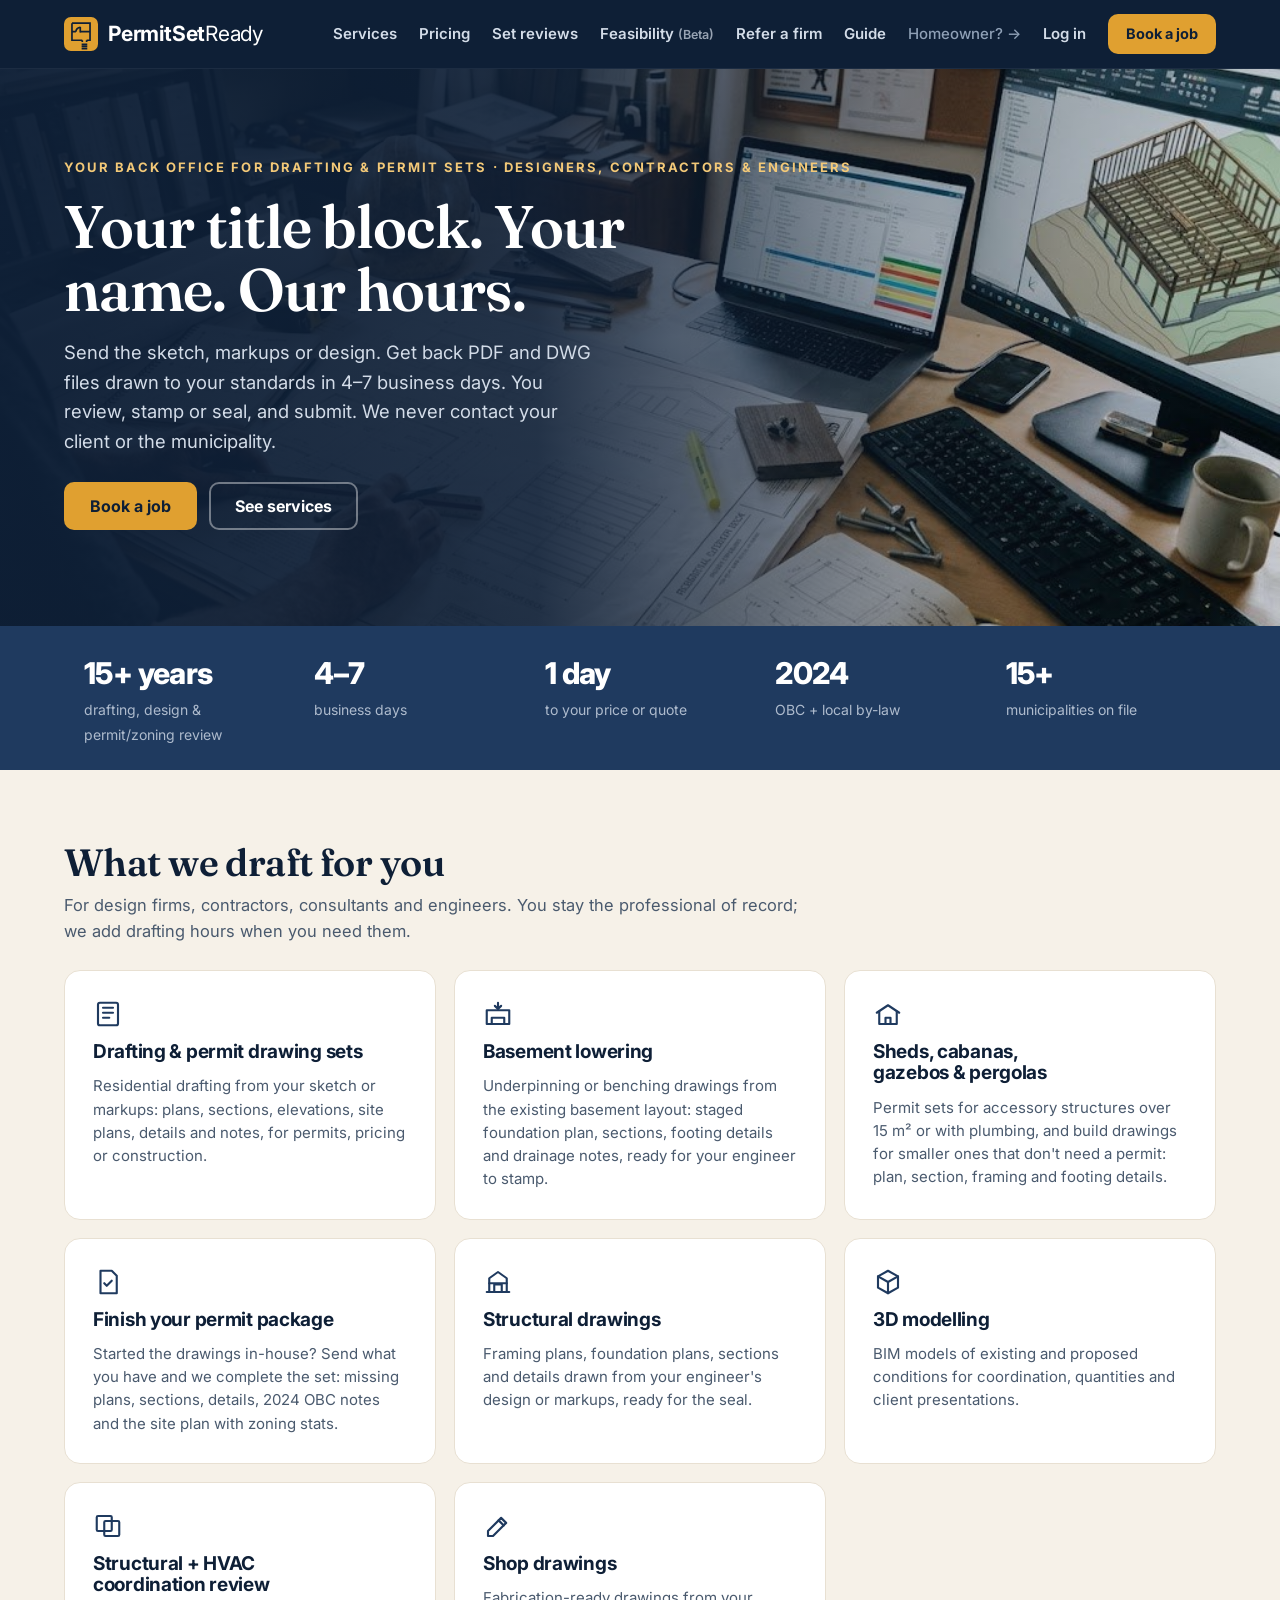
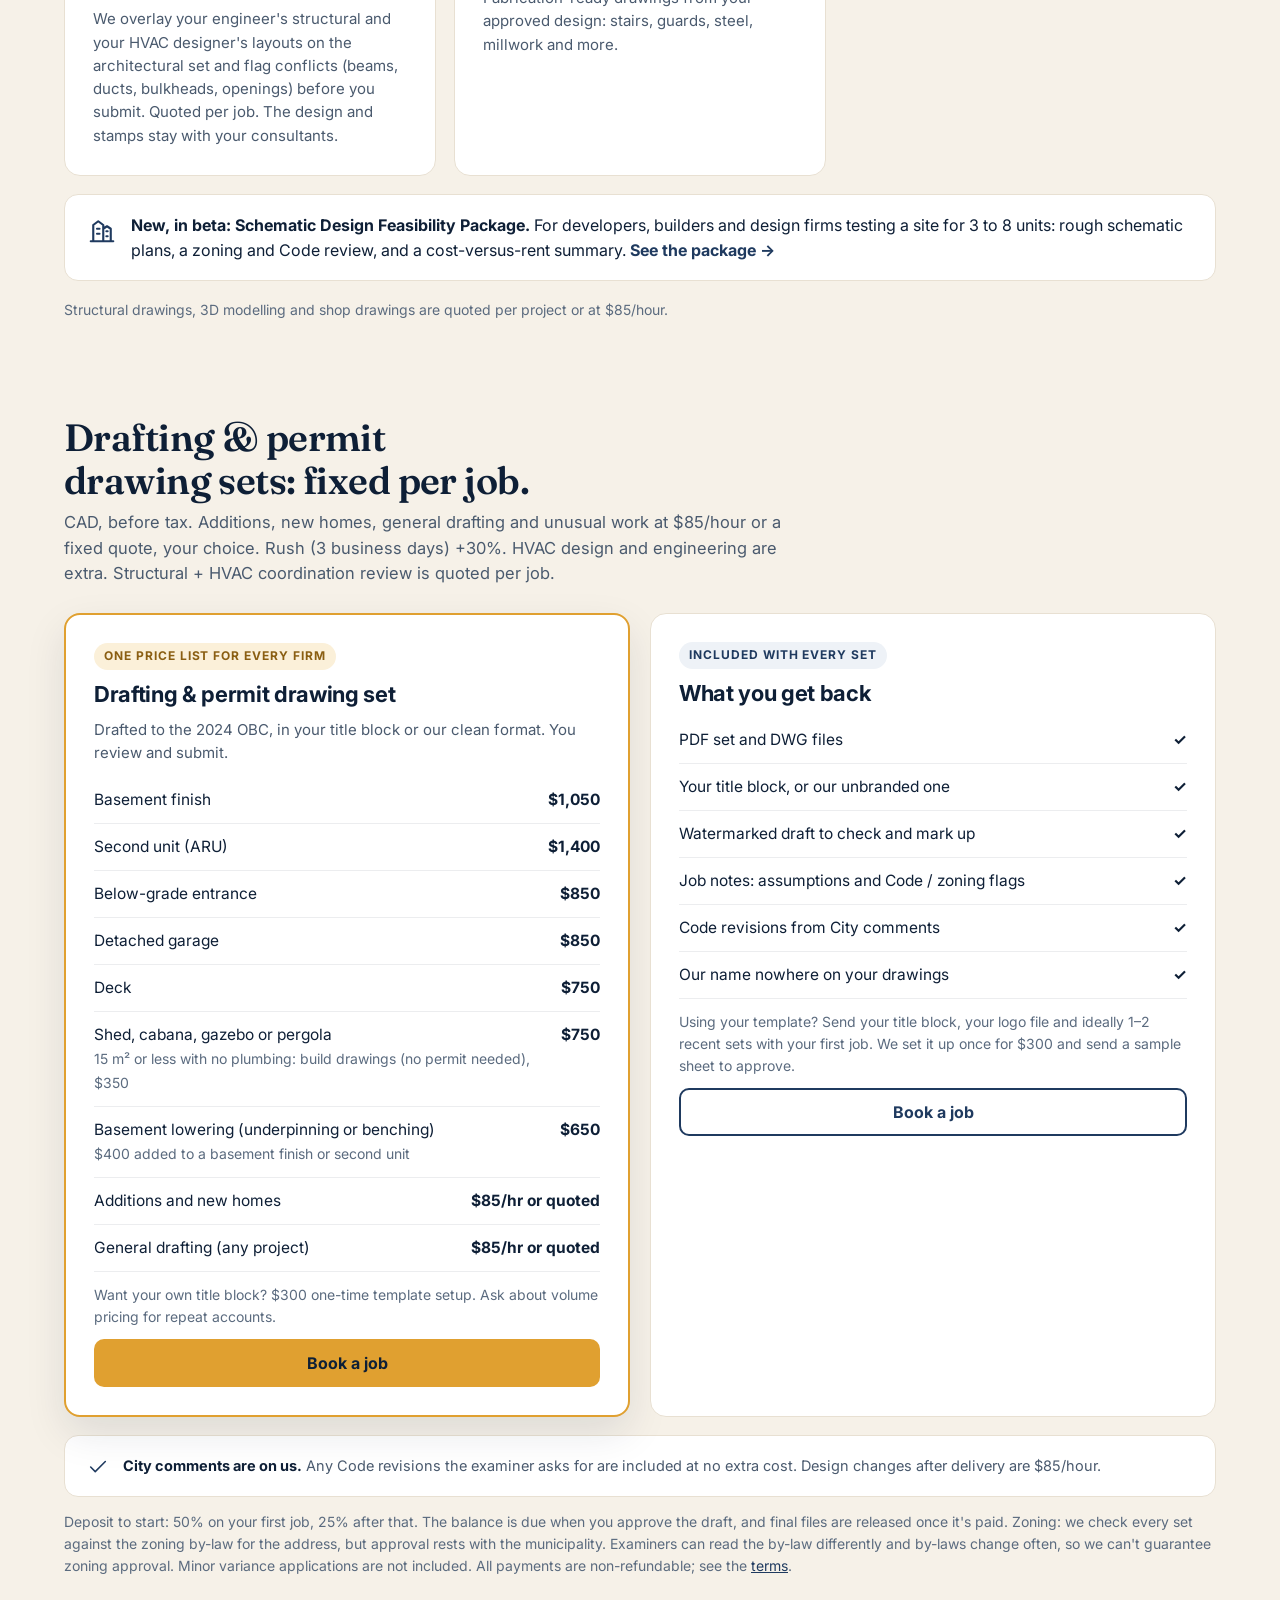
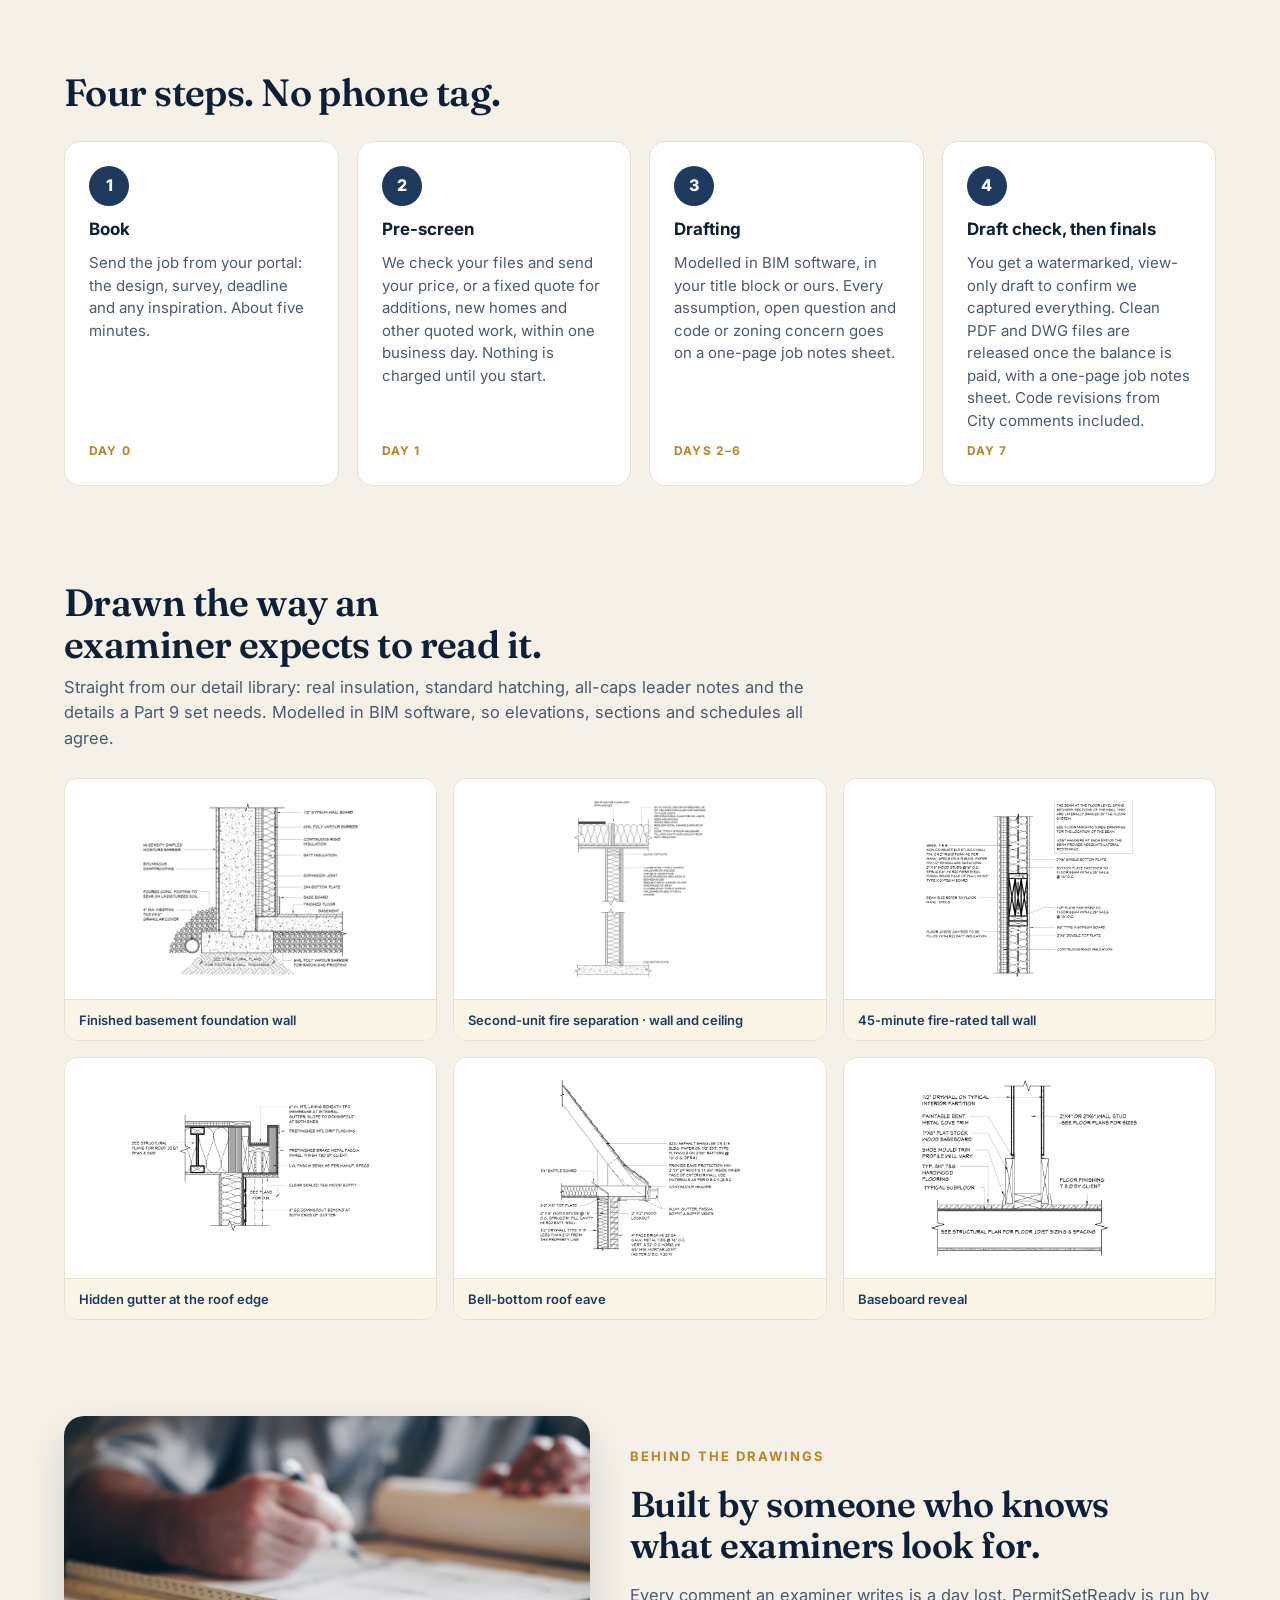
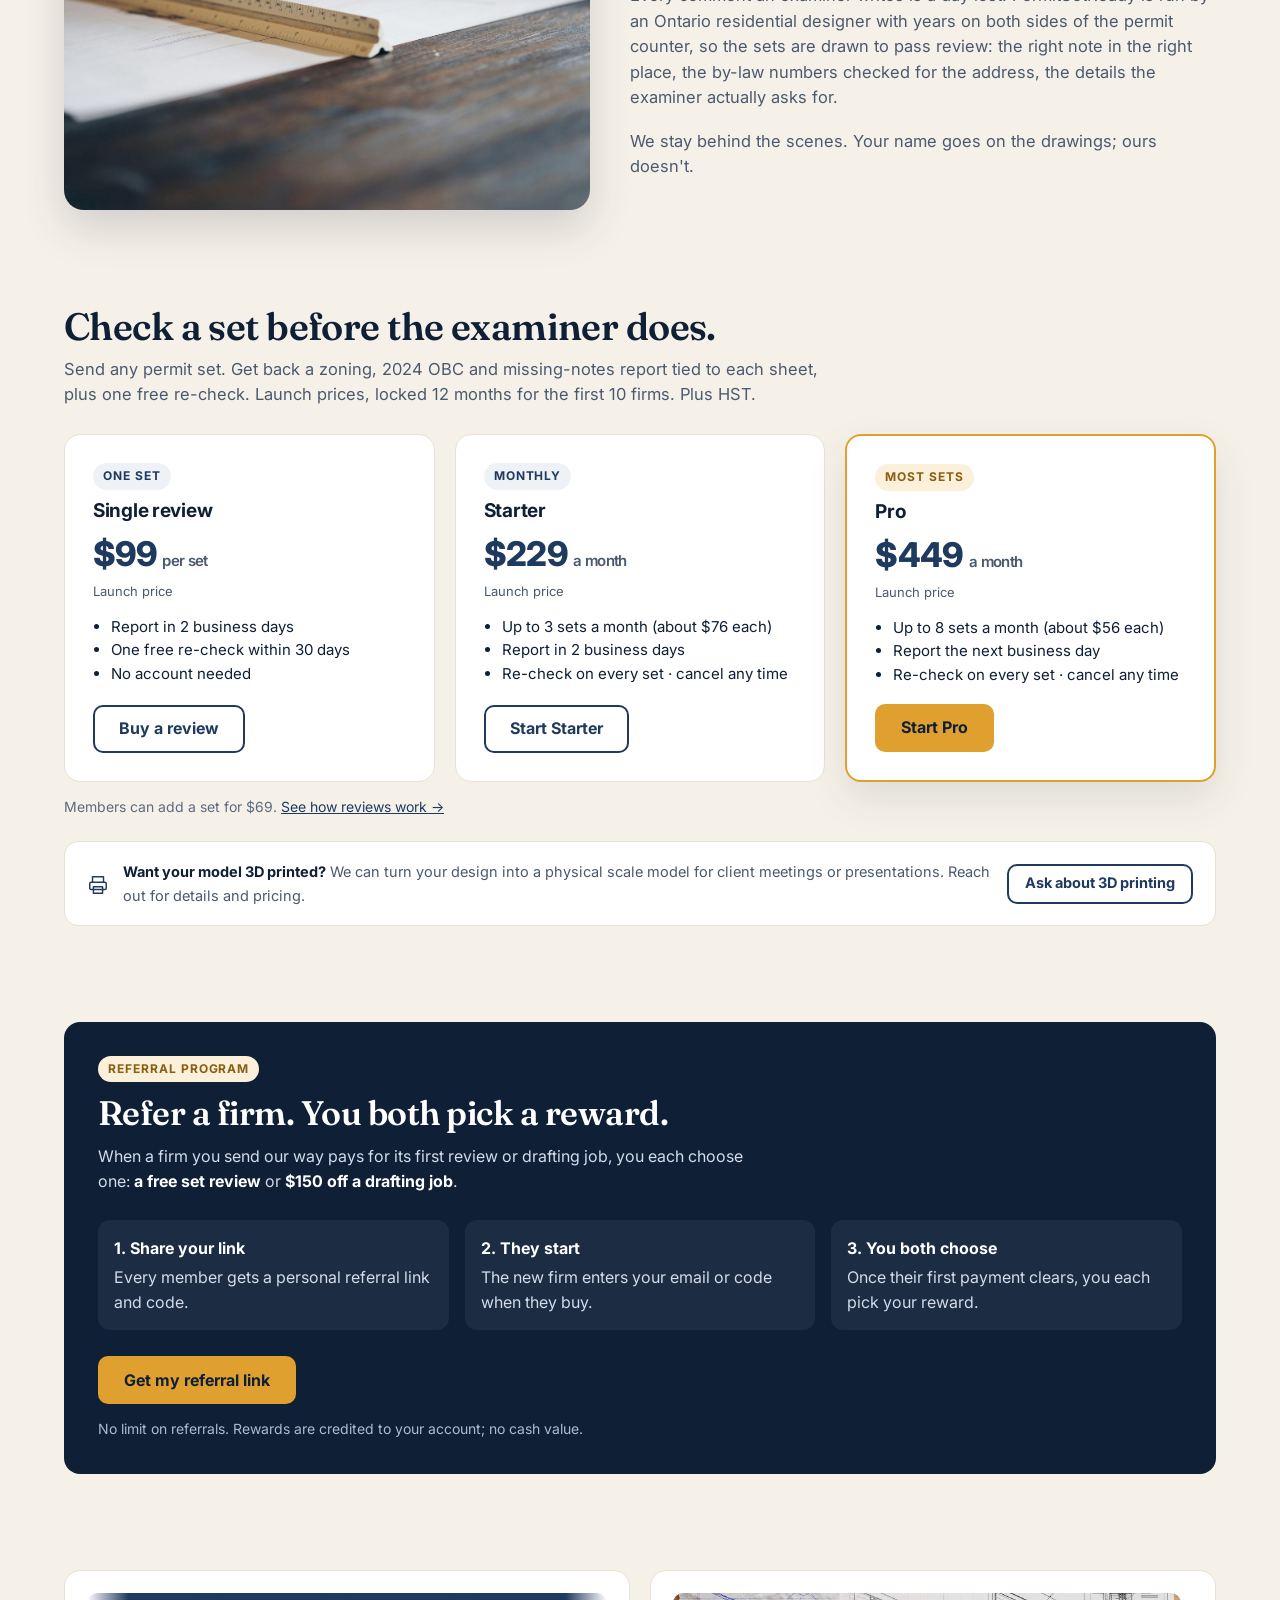
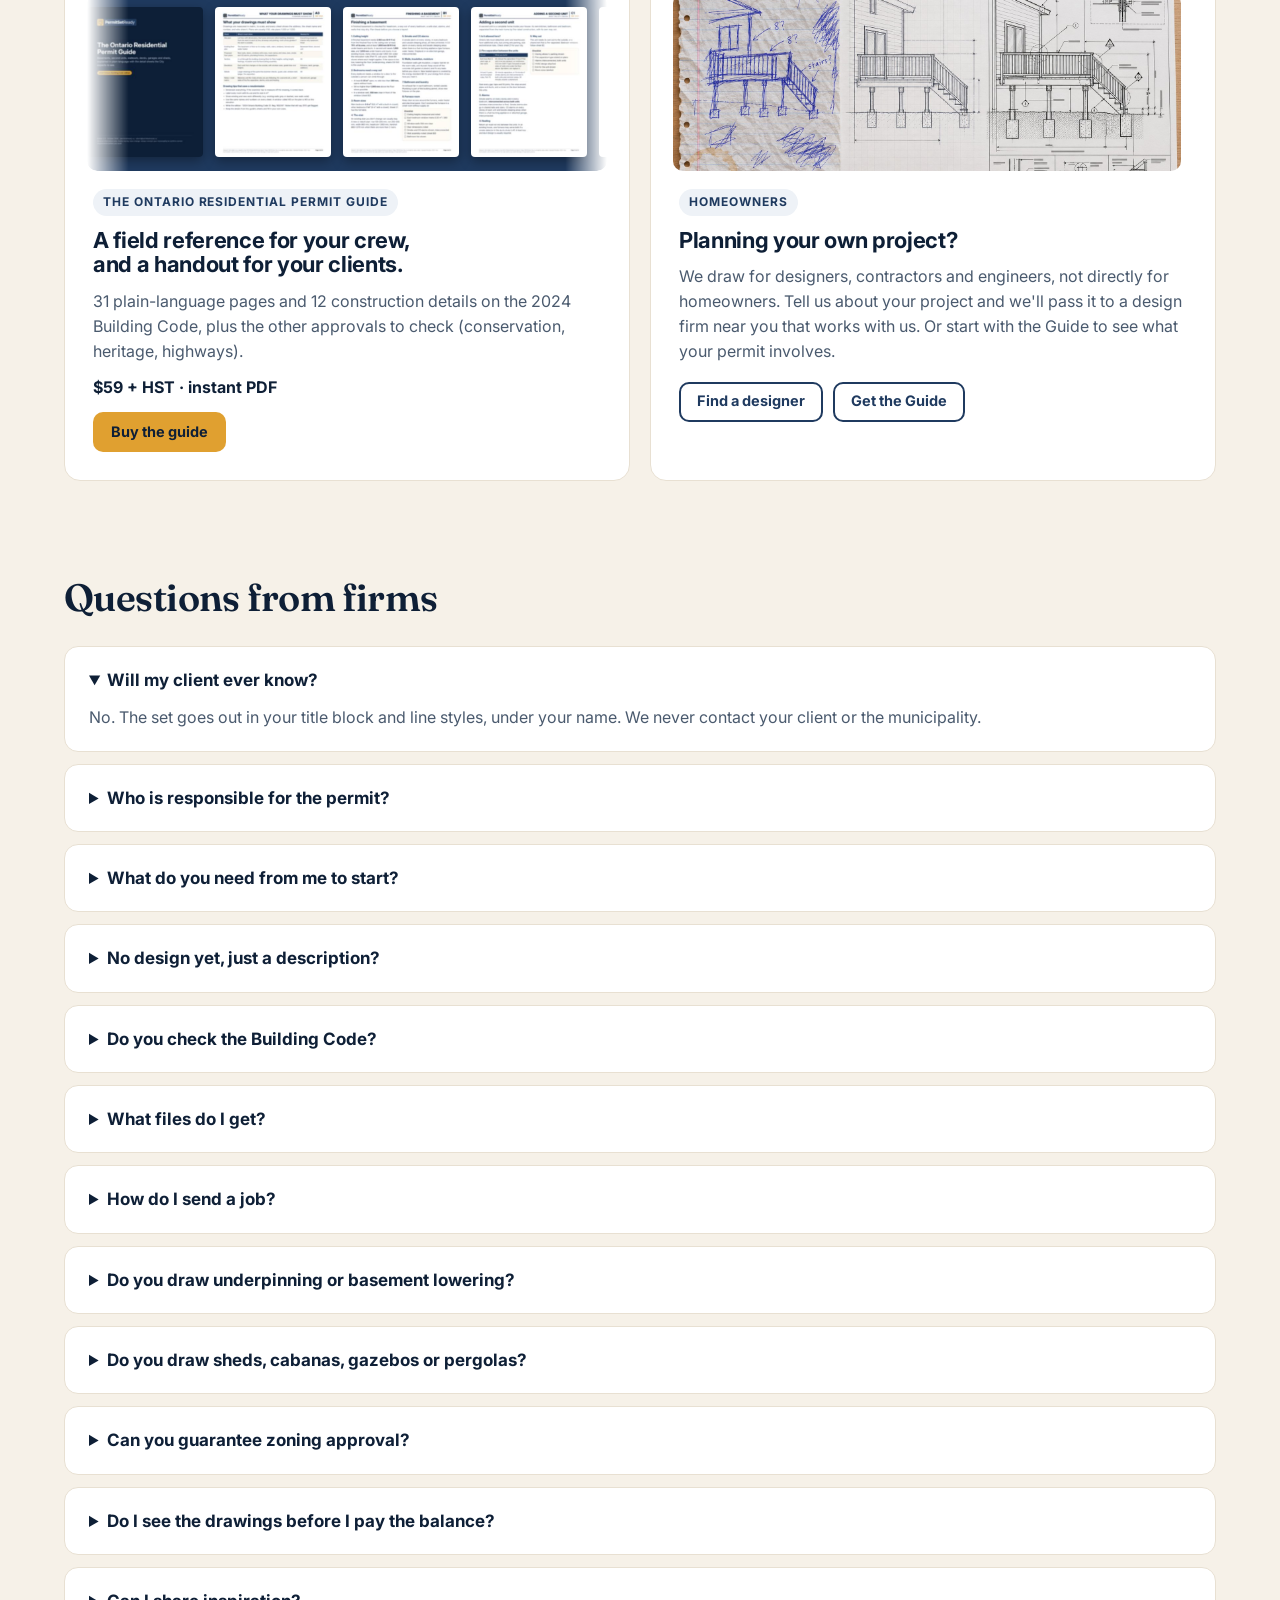
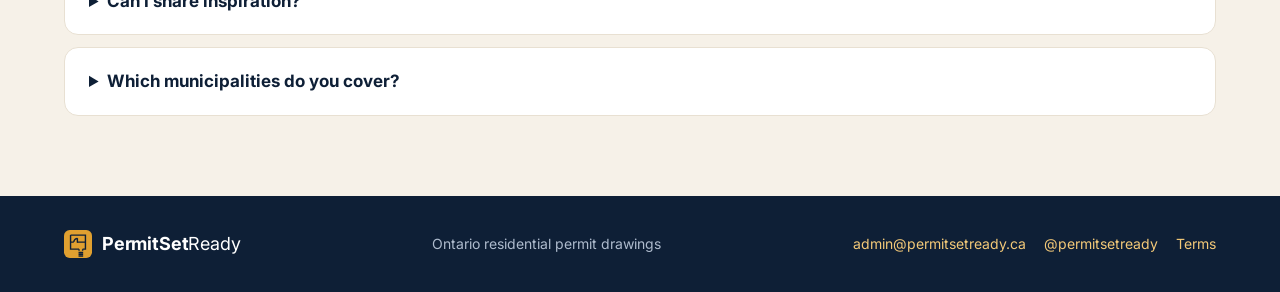
==== index.html @ 484c42ad "Stats strip: 15+ years combined drafting, design & permit/zoning review Co-Authored-By: Claude Opus " ====
<!doctype html>
<html lang="en-CA">
<head>
<meta charset="utf-8">
<meta name="viewport" content="width=device-width, initial-scale=1, viewport-fit=cover">
<title>PermitSetReady | Drafting for Ontario designers, contractors &amp; engineers</title>
<meta name="description" content="Your back office for drafting and permit drawing sets: drafting in your title block or ours, one fixed price list, permit set reviews, and Code revisions from City comments included. Ontario residential work in 4–7 business days.">
<link rel="canonical" href="https://permitsetready.ca/">
<meta property="og:title" content="PermitSetReady: your back office for drafting and permit drawing sets">
<meta property="og:description" content="Your title block. Your name. Our hours.">
<meta property="og:image" content="https://permitsetready.ca/img/firm-desk.jpg">
<meta property="og:url" content="https://permitsetready.ca/">
<link rel="icon" href="/img/favicon.svg" type="image/svg+xml">
<link rel="preconnect" href="https://fonts.googleapis.com">
<link rel="preconnect" href="https://fonts.gstatic.com" crossorigin>
<link href="https://fonts.googleapis.com/css2?family=Inter:wght@400;500;600;700;800&family=Fraunces:ital,opsz,wght@0,9..144,500;0,9..144,600;1,9..144,600&display=swap" rel="stylesheet">
<link rel="stylesheet" href="/assets/site.css">
<script type="application/ld+json">{"@context": "https://schema.org", "@type": "ProfessionalService", "name": "PermitSetReady", "url": "https://permitsetready.ca/", "logo": "https://permitsetready.ca/img/brand/permitsetready-logo.png", "image": "https://permitsetready.ca/img/firm-desk.jpg", "email": "admin@permitsetready.ca", "description": "Permit drafting in your title block or ours, plus permit set reviews, for Ontario design firms, contractors and engineers: basements, second units (ARUs), below-grade entrances, decks, garages, sheds, cabanas, gazebos and pergolas, additions and new homes, plus structural drawings, 3D models and shop drawings.", "areaServed": [{"@type": "City", "name": "Mississauga"}, {"@type": "City", "name": "Toronto"}, {"@type": "City", "name": "Oakville"}, {"@type": "City", "name": "Burlington"}, {"@type": "City", "name": "Brampton"}, {"@type": "City", "name": "Halton Hills"}, {"@type": "City", "name": "Milton"}, {"@type": "City", "name": "Caledon"}, {"@type": "City", "name": "Vaughan"}, {"@type": "City", "name": "Innisfil"}, {"@type": "City", "name": "Barrie"}, {"@type": "City", "name": "Guelph"}, {"@type": "City", "name": "Kitchener"}, {"@type": "City", "name": "Hamilton"}, {"@type": "State", "name": "Ontario"}], "sameAs": ["https://instagram.com/permitsetready"], "priceRange": "$69\u2013$$$"}</script>
<style>
  .plans .card{gap:10px}
  .plans .price{font-size:34px;font-weight:800;color:var(--navy);line-height:1}
  .plans .price small{font-size:15px;font-weight:600;color:var(--muted)}
  .plans .was{font-size:13px;color:var(--muted)}
  .plans ul{margin:4px 0 8px;padding-left:18px;font-size:15px}
  .plans .btn{margin-top:auto;align-self:flex-start}
.ref-steps{display:grid;grid-template-columns:repeat(auto-fit,minmax(min(100%,220px),1fr));gap:16px;margin:18px 0}
.ref-steps div{background:rgba(255,255,255,.06);border-radius:12px;padding:16px}
.ref-steps b{display:block;color:#fff;margin-bottom:4px}
.ref-steps span{color:var(--on-dark)}
.gallery{grid-template-columns:repeat(auto-fit,minmax(min(100%,330px),1fr))}
.gallery .feat img{height:260px}
.gallery .feat{border:2px solid var(--amber)}
.gallery .tag{display:inline-block;background:var(--amber);color:var(--ink);font-size:11px;font-weight:800;letter-spacing:.06em;text-transform:uppercase;border-radius:6px;padding:1px 6px;margin-right:6px}
.gg{display:grid;grid-template-columns:repeat(auto-fit,minmax(min(100%,340px),1fr));gap:20px;align-items:stretch}
.gcard{gap:12px}
.hphoto{width:calc(100% + 12px);height:178px;object-fit:cover;border-radius:10px;margin:-6px -6px 6px}
.peek{overflow:hidden;border-radius:10px;background:var(--navy);padding:14px 0;margin:-6px -6px 6px;-webkit-mask-image:linear-gradient(90deg,transparent,#000 8%,#000 92%,transparent);mask-image:linear-gradient(90deg,transparent,#000 8%,#000 92%,transparent)}
.peek .track{display:flex;gap:12px;width:max-content;animation:peek 40s linear infinite}
.peek img{height:150px;width:auto;border-radius:4px;box-shadow:0 4px 12px rgba(0,0,0,.35)}
.peek:hover .track{animation-play-state:paused}
@keyframes peek{to{transform:translateX(-50%)}}
@media (prefers-reduced-motion:reduce){.peek .track{animation:none}}
</style>
</head>
<body>
<header class="site-header">
  <div class="wrap">
    <nav aria-label="Main">
      <a class="logo" href="/" aria-label="PermitSetReady home"><img src="/img/logo-icon-amber.svg" alt="" width="34" height="34"><span><b>PermitSet</b>Ready</span></a>
      <button class="burger" type="button" aria-expanded="false" aria-controls="menu" onclick="var m=document.getElementById('menu');m.classList.toggle('open');this.setAttribute('aria-expanded',m.classList.contains('open'))">Menu</button>
      <div class="menu" id="menu">
        <a href="#services">Services</a>
        <a href="#pricing">Pricing</a>
        <a href="#reviews">Set reviews</a>
        <a href="/feasibility/">Feasibility <small style="opacity:.7">(Beta)</small></a>
        <a href="#refer">Refer a firm</a>
        <a href="/guide/">Guide</a>
        <a class="quiet" href="/find-a-designer/">Homeowner? →</a>
        <a href="/start/#jobs">Log in</a>
        <a class="btn btn-amber btn-sm" href="/start/#new">Book a job</a>
      </div>
    </nav>
  </div>
</header>

<main>
  <section class="hero">
    <div class="bg" style="background-image:url(/img/firm-desk.jpg)" role="img" aria-label="A drafting desk with permit drawings and a 3D framing model on screen"></div>
    <div class="wrap inner">
      <p class="eyebrow light">Your back office for drafting &amp; permit sets · designers, contractors &amp; engineers</p>
      <h1>Your title block. Your name. Our hours.</h1>
      <p class="lead">Send the sketch, markups or design. Get back PDF and DWG files drawn to your standards in 4–7 business days. You review, stamp or seal, and submit. We never contact your client or the municipality.</p>
      <div class="ctas">
        <a class="btn btn-amber" href="/start/#new">Book a job</a>
        <a class="btn btn-ghost" href="#services">See services</a>
      </div>
    </div>
  </section>
  <section style="background:var(--navy)">
    <div class="wrap stats dark" style="border:0">
      <div><b>15+ years</b><span>drafting, design &amp; permit/zoning review</span></div>
      <div><b>4–7</b><span>business days</span></div>
      <div><b>1 day</b><span>to your price or quote</span></div>
      <div><b>2024</b><span>OBC + local by-law</span></div>
      <div><b>15+</b><span>municipalities on file</span></div>
    </div>
  </section>

  <section class="wrap section" id="services">
    <div class="section-head"><h2>What we draft for you</h2><p>For design firms, contractors, consultants and engineers. You stay the professional of record; we add drafting hours when you need them.</p></div>
    <div class="grid-4" style="grid-template-columns:repeat(auto-fit,minmax(min(100%,300px),1fr))">
      <div class="card"><svg class="icon" viewBox="0 0 24 24" aria-hidden="true"><rect x="4" y="3" width="16" height="18" rx="1.5"></rect><path d="M8 7h8M8 11h8M8 15h5"></path></svg><h3>Drafting &amp; permit drawing sets</h3><p class="muted" style="font-size:15px">Residential drafting from your sketch or markups: plans, sections, elevations, site plans, details and notes, for permits, pricing or construction.</p></div>
      <div class="card"><svg class="icon" viewBox="0 0 24 24" aria-hidden="true"><path d="M3 9h18M3 9v11h18V9"></path><path d="M7 20v-5h10v5"></path><path d="M12 3v4M9.5 5.5L12 8l2.5-2.5"></path></svg><h3>Basement lowering</h3><p class="muted" style="font-size:15px">Underpinning or benching drawings from the existing basement layout: staged foundation plan, sections, footing details and drainage notes, ready for your engineer to stamp.</p></div>
      <div class="card"><svg class="icon" viewBox="0 0 24 24" aria-hidden="true"><path d="M3 11l9-6 9 6"></path><path d="M5 10v10h14V10"></path><path d="M10 20v-5h4v5"></path></svg><h3>Sheds, cabanas, gazebos &amp; pergolas</h3><p class="muted" style="font-size:15px">Permit sets for accessory structures over 15 m² or with plumbing, and build drawings for smaller ones that don't need a permit: plan, section, framing and footing details.</p></div>
      <div class="card"><svg class="icon" viewBox="0 0 24 24" aria-hidden="true"><path d="M6 3h9l4 4v14H6z"></path><path d="M9 13l2 2 4-4"></path></svg><h3>Finish your permit package</h3><p class="muted" style="font-size:15px">Started the drawings in-house? Send what you have and we complete the set: missing plans, sections, details, 2024 OBC notes and the site plan with zoning stats.</p></div>
      <div class="card"><svg class="icon" viewBox="0 0 24 24" aria-hidden="true"><path d="M3 20h18M5 20V9l7-5 7 5v11"></path><path d="M9 20v-6h6v6M5 13h14"></path></svg><h3>Structural drawings</h3><p class="muted" style="font-size:15px">Framing plans, foundation plans, sections and details drawn from your engineer's design or markups, ready for the seal.</p></div>
      <div class="card"><svg class="icon" viewBox="0 0 24 24" aria-hidden="true"><path d="M12 3l8 4.5v9L12 21l-8-4.5v-9z"></path><path d="M12 12l8-4.5M12 12v9M12 12L4 7.5"></path></svg><h3>3D modelling</h3><p class="muted" style="font-size:15px">BIM models of existing and proposed conditions for coordination, quantities and client presentations.</p></div>
      <div class="card"><svg class="icon" viewBox="0 0 24 24" aria-hidden="true"><rect x="3" y="4" width="12" height="12" rx="1"></rect><rect x="9" y="8" width="12" height="12" rx="1"></rect></svg><h3>Structural + HVAC coordination review</h3><p class="muted" style="font-size:15px">We overlay your engineer's structural and your HVAC designer's layouts on the architectural set and flag conflicts (beams, ducts, bulkheads, openings) before you submit. Quoted per job. The design and stamps stay with your consultants.</p></div>
      <div class="card"><svg class="icon" viewBox="0 0 24 24" aria-hidden="true"><path d="M14.5 5.5l4 4L8 20H4v-4z"></path><path d="M12.5 7.5l4 4"></path></svg><h3>Shop drawings</h3><p class="muted" style="font-size:15px">Fabrication-ready drawings from your approved design: stairs, guards, steel, millwork and more.</p></div>
    </div>
    <a class="callout" href="/feasibility/" style="margin-top:18px;text-decoration:none;color:inherit"><svg class="icon" viewBox="0 0 24 24" aria-hidden="true" style="flex:none"><path d="M3 21h18M5 21V8l4-3 4 3v13M13 21V11l3-2 3 2v10"></path><path d="M8 11h2M8 15h2M15.5 13h1M15.5 17h1"></path></svg><span><b>New, in beta: Schematic Design Feasibility Package.</b> For developers, builders and design firms testing a site for 3 to 8 units: rough schematic plans, a zoning and Code review, and a cost-versus-rent summary. <span style="color:var(--navy);font-weight:700">See the package →</span></span></a>
    <p class="small" style="margin-top:18px">Structural drawings, 3D modelling and shop drawings are quoted per project or at $85/hour.</p>
  </section>

  <section class="wrap section" id="pricing">
    <div class="section-head"><h2>Drafting &amp; permit drawing sets: fixed per job.</h2><p>CAD, before tax. Additions, new homes, general drafting and unusual work at $85/hour or a fixed quote, your choice. Rush (3 business days) +30%. HVAC design and engineering are extra. Structural + HVAC coordination review is quoted per job.</p></div>
    <div class="grid-2">
      <div class="card feature">
        <span class="pill">One price list for every firm</span>
        <h3 style="font-size:22px">Drafting &amp; permit drawing set</h3>
        <p class="muted" style="font-size:15px">Drafted to the 2024 OBC, in your title block or our clean format. You review and submit.</p>
        <ul class="plist">
          <li><span>Basement finish</span><b>$1,050</b></li>
          <li><span>Second unit (ARU)</span><b>$1,400</b></li>
          <li><span>Below-grade entrance</span><b>$850</b></li>
          <li><span>Detached garage</span><b>$850</b></li>
          <li><span>Deck</span><b>$750</b></li>
          <li><span>Shed, cabana, gazebo or pergola<br><span class="small">15 m² or less with no plumbing: build drawings (no permit needed), $350</span></span><b>$750</b></li>
          <li><span>Basement lowering (underpinning or benching)<br><span class="small">$400 added to a basement finish or second unit</span></span><b>$650</b></li>
          <li><span>Additions and new homes</span><b>$85/hr or quoted</b></li>
          <li><span>General drafting (any project)</span><b>$85/hr or quoted</b></li>
        </ul>
        <p class="small">Want your own title block? $300 one-time template setup. Ask about volume pricing for repeat accounts.</p>
        <a class="btn btn-amber" href="/start/#new">Book a job</a>
      </div>
      <div class="card">
        <span class="pill navy">Included with every set</span>
        <h3 style="font-size:22px">What you get back</h3>
        <ul class="plist">
          <li><span>PDF set and DWG files</span><b>✓</b></li>
          <li><span>Your title block, or our unbranded one</span><b>✓</b></li>
          <li><span>Watermarked draft to check and mark up</span><b>✓</b></li>
          <li><span>Job notes: assumptions and Code / zoning flags</span><b>✓</b></li>
          <li><span>Code revisions from City comments</span><b>✓</b></li>
          <li><span>Our name nowhere on your drawings</span><b>✓</b></li>
        </ul>
        <p class="small">Using your template? Send your title block, your logo file and ideally 1–2 recent sets with your first job. We set it up once for $300 and send a sample sheet to approve.</p>
        <a class="btn btn-line" href="/start/#new">Book a job</a>
      </div>
    </div>
    <div class="callout" style="margin-top:18px;align-items:flex-start"><svg viewBox="0 0 24 24" width="22" height="22" fill="none" stroke="var(--navy)" stroke-width="1.7" stroke-linecap="round" stroke-linejoin="round" aria-hidden="true"><path d="M20 6L9 17l-5-5"></path></svg><p style="margin:0"><b>City comments are on us.</b> Any Code revisions the examiner asks for are included at no extra cost. Design changes after delivery are $85/hour.</p></div>
    <p class="small" style="margin-top:14px">Deposit to start: 50% on your first job, 25% after that. The balance is due when you approve the draft, and final files are released once it's paid. Zoning: we check every set against the zoning by-law for the address, but approval rests with the municipality. Examiners can read the by-law differently and by-laws change often, so we can't guarantee zoning approval. Minor variance applications are not included. All payments are non-refundable; see the <a href="/terms/">terms</a>.</p>
  </section>

  <section class="wrap section" id="how">
    <div class="section-head"><h2>Four steps. No phone tag.</h2></div>
    <ol class="steps">
      <li><span class="num">1</span><b>Book</b><span class="d">Send the job from your portal: the design, survey, deadline and any inspiration. About five minutes.</span><span class="who">Day 0</span></li>
      <li><span class="num">2</span><b>Pre-screen</b><span class="d">We check your files and send your price, or a fixed quote for additions, new homes and other quoted work, within one business day. Nothing is charged until you start.</span><span class="who">Day 1</span></li>
      <li><span class="num">3</span><b>Drafting</b><span class="d">Modelled in BIM software, in your title block or ours. Every assumption, open question and code or zoning concern goes on a one-page job notes sheet.</span><span class="who">Days 2–6</span></li>
      <li><span class="num">4</span><b>Draft check, then finals</b><span class="d">You get a watermarked, view-only draft to confirm we captured everything. Clean PDF and DWG files are released once the balance is paid, with a one-page job notes sheet. Code revisions from City comments included.</span><span class="who">Day 7</span></li>
    </ol>
  </section>

  <section class="wrap section" id="work">
    <div class="section-head"><h2>Drawn the way an examiner expects to read it.</h2><p>Straight from our detail library: real insulation, standard hatching, all-caps leader notes and the details a Part 9 set needs. Modelled in BIM software, so elevations, sections and schedules all agree.</p></div>
    <div class="gallery">
      <figure><img src="/img/details/foundation.jpg" alt="Finished foundation wall detail"><figcaption>Finished basement foundation wall</figcaption></figure>
      <figure><img src="/img/details/firesep.jpg" alt="Wall and floor fire separation between units"><figcaption>Second-unit fire separation · wall and ceiling</figcaption></figure>
      <figure><img src="/img/details/tallwall-frr.jpg" alt="Fire-rated tall wall with stucco finish"><figcaption>45-minute fire-rated tall wall</figcaption></figure>
      <figure><img src="/img/details/gutter.jpg" alt="Hidden integral gutter at a flat roof edge"><figcaption>Hidden gutter at the roof edge</figcaption></figure>
      <figure><img src="/img/details/bellbottom.jpg" alt="Bell-bottom roof eave over brick veneer"><figcaption>Bell-bottom roof eave</figcaption></figure>
      <figure><img src="/img/details/baseboard.jpg" alt="Baseboard reveal detail"><figcaption>Baseboard reveal</figcaption></figure>
    </div>
  </section>

  <section class="wrap section">
    <div class="split" style="gap:40px">
      <img src="/img/about-desk.jpg" alt="Hands drafting a house section on trace paper with a scale rule" style="aspect-ratio:4/3;flex-basis:420px" loading="lazy">
      <div>
        <p class="eyebrow">Behind the drawings</p>
        <h2 class="serif" style="font-size:clamp(28px,4vw,36px)">Built by someone who knows what examiners look for.</h2>
        <p class="muted" style="font-size:16.5px">Every comment an examiner writes is a day lost. PermitSetReady is run by an Ontario residential designer with years on both sides of the permit counter, so the sets are drawn to pass review: the right note in the right place, the by-law numbers checked for the address, the details the examiner actually asks for.</p>
        <p class="muted" style="font-size:16.5px">We stay behind the scenes. Your name goes on the drawings; ours doesn't.</p>
      </div>
    </div>
  </section>

  <section class="wrap section" id="reviews">
    <div class="section-head"><h2>Check a set before the examiner does.</h2><p>Send any permit set. Get back a zoning, 2024 OBC and missing-notes report tied to each sheet, plus one free re-check. Launch prices, locked 12 months for the first 10 firms. Plus HST.</p></div>
    <div class="grid-3 plans">
      <div class="card">
        <span class="pill navy">One set</span>
        <h3>Single review</h3>
        <div class="price">$99 <small>per set</small></div><div class="was">Launch price</div>
        <ul><li>Report in 2 business days</li><li>One free re-check within 30 days</li><li>No account needed</li></ul>
        <a class="btn btn-line" href="/review/">Buy a review</a>
      </div>
      <div class="card">
        <span class="pill navy">Monthly</span>
        <h3>Starter</h3>
        <div class="price">$229 <small>a month</small></div><div class="was">Launch price</div>
        <ul><li>Up to 3 sets a month (about $76 each)</li><li>Report in 2 business days</li><li>Re-check on every set · cancel any time</li></ul>
        <a class="btn btn-line" href="/review/">Start Starter</a>
      </div>
      <div class="card feature">
        <span class="pill">Most sets</span>
        <h3>Pro</h3>
        <div class="price">$449 <small>a month</small></div><div class="was">Launch price</div>
        <ul><li>Up to 8 sets a month (about $56 each)</li><li>Report the next business day</li><li>Re-check on every set · cancel any time</li></ul>
        <a class="btn btn-amber" href="/review/">Start Pro</a>
      </div>
    </div>
    <p class="small" style="margin-top:14px">Members can add a set for $69. <a href="/review/">See how reviews work →</a></p>
  </section>

  <section class="wrap section" id="print3d" style="padding-top:0">
    <div class="callout" style="align-items:center;flex-wrap:wrap">
      <svg viewBox="0 0 24 24" width="22" height="22" fill="none" stroke="var(--navy)" stroke-width="1.6" stroke-linecap="round" stroke-linejoin="round" aria-hidden="true"><path d="M6 9V3h12v6"></path><rect x="3" y="9" width="18" height="8" rx="1.5"></rect><path d="M7 14h10v7H7z"></path></svg>
      <p style="flex:1;min-width:220px;margin:0"><b>Want your model 3D printed?</b> We can turn your design into a physical scale model for client meetings or presentations. Reach out for details and pricing.</p>
      <a class="btn btn-line btn-sm" href="mailto:admin@permitsetready.ca?subject=3D%20printed%20model&amp;body=Project%20and%20what%20you%20need%20printed%3A%0AScale%20or%20approximate%20size%3A%0AModel%20file%20type%20(Revit%2C%20SketchUp%2C%20STL...)%3A%0AWhen%20you%20need%20it%3A%0A">Ask about 3D printing</a>
    </div>
  </section>

  <section class="wrap section hide" id="testimonials" hidden>
    <div class="section-head"><h2>What firms say</h2><p>From design firms, contractors and engineers we've drafted for.</p></div>
    <div class="grid-3" id="tlist"></div>
  </section>

  <section class="wrap section" id="refer">
    <div class="card dark" style="gap:8px;padding:34px">
      <span class="pill">Referral program</span>
      <h2 class="serif" style="color:#fff;font-size:clamp(26px,3.6vw,34px);margin:4px 0">Refer a firm. You both pick a reward.</h2>
      <p style="color:var(--on-dark);max-width:680px;margin:0">When a firm you send our way pays for its first review or drafting job, you each choose one: <b style="color:#fff">a free set review</b> or <b style="color:#fff">$150 off a drafting job</b>.</p>
      <div class="ref-steps">
        <div><b>1. Share your link</b><span>Every member gets a personal referral link and code.</span></div>
        <div><b>2. They start</b><span>The new firm enters your email or code when they buy.</span></div>
        <div><b>3. You both choose</b><span>Once their first payment clears, you each pick your reward.</span></div>
      </div>
      <div><a class="btn btn-amber" href="/start/#refer">Get my referral link</a></div>
      <p class="small" style="color:var(--on-dark-2);margin:6px 0 0">No limit on referrals. Rewards are credited to your account; no cash value.</p>
    </div>
  </section>

  <section class="wrap section" id="guide">
    <div class="gg">
      <div class="card gcard">
        <div class="peek" aria-label="Preview pages of the guide"><div class="track"><img src="/img/guide-peek/gp0.jpg" alt="" loading="lazy"><img src="/img/guide-peek/gp1.jpg" alt="" loading="lazy"><img src="/img/guide-peek/gp2.jpg" alt="" loading="lazy"><img src="/img/guide-peek/gp3.jpg" alt="" loading="lazy"><img src="/img/guide-peek/gp4.jpg" alt="" loading="lazy"><img src="/img/guide-peek/gp5.jpg" alt="" loading="lazy"><img src="/img/guide-peek/gp6.jpg" alt="" loading="lazy"><img src="/img/guide-peek/gp7.jpg" alt="" loading="lazy"><img src="/img/guide-peek/gp0.jpg" alt="" loading="lazy"><img src="/img/guide-peek/gp1.jpg" alt="" loading="lazy"><img src="/img/guide-peek/gp2.jpg" alt="" loading="lazy"><img src="/img/guide-peek/gp3.jpg" alt="" loading="lazy"><img src="/img/guide-peek/gp4.jpg" alt="" loading="lazy"><img src="/img/guide-peek/gp5.jpg" alt="" loading="lazy"><img src="/img/guide-peek/gp6.jpg" alt="" loading="lazy"><img src="/img/guide-peek/gp7.jpg" alt="" loading="lazy"></div></div>
        <span class="pill navy">The Ontario Residential Permit Guide</span>
        <h3 style="font-size:22px;margin:0">A field reference for your crew, and a handout for your clients.</h3>
        <p class="muted" style="margin:0">31 plain-language pages and 12 construction details on the 2024 Building Code, plus the other approvals to check (conservation, heritage, highways).</p>
        <p class="cost" style="margin:0;font-weight:700">$59 + HST · instant PDF</p>
        <div style="margin-top:auto"><a class="btn btn-amber btn-sm" href="/guide/">Buy the guide</a></div>
      </div>
      <div class="card gcard">
        <img class="hphoto" src="/img/home-sketch-to-deck.jpg" alt="A hand sketch of a deck turning into a finished permit drawing">
        <span class="pill navy">Homeowners</span>
        <h3 style="font-size:22px;margin:0">Planning your own project?</h3>
        <p class="muted" style="margin:0">We draw for designers, contractors and engineers, not directly for homeowners. Tell us about your project and we'll pass it to a design firm near you that works with us. Or start with the Guide to see what your permit involves.</p>
        <div style="display:flex;gap:10px;flex-wrap:wrap;margin-top:6px"><a class="btn btn-line btn-sm" href="/find-a-designer/">Find a designer</a><a class="btn btn-line btn-sm" href="/guide/">Get the Guide</a></div>
      </div>
    </div>
  </section>

  <section class="wrap section last" id="faq">
    <div class="section-head"><h2>Questions from firms</h2></div>
    <div class="faq">
      <details open><summary>Will my client ever know?</summary><p>No. The set goes out in your title block and line styles, under your name. We never contact your client or the municipality.</p></details>
      <details><summary>Who is responsible for the permit?</summary><p>You are, as the designer or engineer of record. You review, stamp or seal, and submit. If the examiner comments, send them over and we revise. Code revisions from City comments are included at no extra cost.</p></details>
      <details><summary>What do you need from me to start?</summary><p>The design (sketch, markups or schematic design drawings with dimensions), the survey, any existing drawings for renovations, your deadline. If you want the set in your own title block ($300 one-time template setup), send your template with your first job (ideally with 1–2 recent permit sets, in Revit or DWG, and your text, dimension and line styles): we set it up and send a sample sheet to approve before drafting. Otherwise we use our clean, unbranded format.</p></details>
      <details><summary>No design yet, just a description?</summary><p>We can design it. Tick "No design yet" when you book and describe what your client wants. We prepare a layout for you to approve before drafting, quoted per job or at $85/hour. You approve the layout and stay the designer of record.</p></details>
      <details><summary>Do you check the Building Code?</summary><p>We draft to the 2024 Ontario Building Code and flag anything we notice on the job notes sheet, but the final review for code and by-law compliance is yours as the designer of record.</p></details>
      <details><summary>What files do I get?</summary><p>The PDF set and DWG files, plus a one-page job notes sheet listing our assumptions, open questions and any code or zoning concerns. Native Revit models aren't included.</p></details>
      <details><summary>How do I send a job?</summary><p>Click Book a job, sign in with your email and fill in the six short steps. Upload your files or share a Drive or Dropbox link. We pre-screen your files and send your price or fixed quote within one business day.</p></details>
      <details><summary>Do you draw underpinning or basement lowering?</summary><p>Yes, underpinning or benching. Send the existing basement layout and the survey, and tell us the foundation type (block, poured concrete or rubble stone). We draw the full set: staged foundation plan, sections and details, plus the basement layout if you're finishing it. Your engineer reviews and stamps it, and one round of their markups is included once the job is paid in full, if uploaded within 6 weeks of the final files. $650, or $400 added to a basement finish or second unit. Contractors without an engineer can ask us to refer one.</p></details>
      <details><summary>Do you draw sheds, cabanas, gazebos or pergolas?</summary><p>Yes. Over 15 m², or with plumbing, they need a building permit: we draw the full permit set for $750. At 15 m² or less with no plumbing, most Ontario municipalities don't require a permit, so we draw build drawings instead (plan, section, framing and footing details) for $350, with a note on the first sheet that they weren't reviewed by a building official. Zoning still applies at any size, so check setbacks, height and lot coverage, and confirm with the municipality whether a permit is needed.</p></details>
      <details><summary>Can you guarantee zoning approval?</summary><p>No. We check every set against the zoning by-law for the address and flag anything that looks tight, but approval rests with the municipality. Examiners can interpret the by-law differently, and by-laws are amended often, so approval can't be guaranteed. If a variance is needed, we can prepare the drawings for it at $85/hour.</p></details>
      <details><summary>Do I see the drawings before I pay the balance?</summary><p>Yes. Before finals you get a watermarked, view-only draft to check that we captured everything. Tell us what to fix; once you approve and the balance is paid, we release the clean PDF and DWG files.</p></details>
      <details><summary>Can I share inspiration?</summary><p>Yes. Add a Pinterest board or a link to photos when you book, so we can match the look you and your client expect.</p></details>
      <details><summary>Which municipalities do you cover?</summary><p>Mississauga, Toronto, Oakville, Burlington, Brampton, Halton Hills, Innisfil, Barrie, Guelph, Kitchener, Hamilton and many more. If it's in Ontario and under Part 9 of the Building Code, send it through.</p></details>
    </div>
  </section>
</main>

<footer class="site-footer">
  <div class="wrap row">
    <a class="logo" href="/"><img src="/img/logo-icon-amber.svg" alt="" width="28" height="28"><span><b>PermitSet</b>Ready</span></a>
    <span>Ontario residential permit drawings</span>
    <span class="links"><a href="mailto:admin@permitsetready.ca">admin@permitsetready.ca</a><a href="https://instagram.com/permitsetready" rel="noopener" target="_blank">@permitsetready</a><a href="/terms/">Terms</a></span>
  </div>
</footer>
<script src="/assets/config.js"></script>
<script src="/assets/buy.js"></script>
<script>
(function () {
  var API = (window.PSR_CONFIG && window.PSR_CONFIG.apiUrl) || ''; if (!API || !window.fetch) return;
  var esc = function (s) { return String(s == null ? '' : s).replace(/[&<>"]/g, function (c) { return {'&': '&amp;', '<': '&lt;', '>': '&gt;', '"': '&quot;'}[c]; }); };
  fetch(API, {method: 'POST', headers: {'Content-Type': 'text/plain;charset=utf-8'}, body: JSON.stringify({action: 'testimonials.list'})}).then(function (r) { return r.json(); }).then(function (j) {
    var items = (j && j.ok && j.items) || []; if (items.length < 3) return;
    document.getElementById('tlist').innerHTML = items.slice(0, 6).map(function (x) { return '<figure class="card" style="margin:0;gap:10px"><div aria-label="' + x.rating + ' out of 5" style="color:var(--amber);letter-spacing:2px">' + '★★★★★'.slice(0, x.rating) + '</div><blockquote style="margin:0;font-size:16px">“' + esc(x.text) + '”</blockquote><figcaption class="small">' + esc(x.by) + '</figcaption></figure>'; }).join('');
    var s = document.getElementById('testimonials'); s.hidden = false; s.classList.remove('hide');
  }).catch(function () {});
})();
</script>
<script>
(function(){try{var r=new URLSearchParams(location.search).get('ref');if(r&&/^[A-Za-z0-9@._+-]{4,80}$/.test(r))localStorage.setItem('psr_ref',r);}catch(e){}})();
</script>
</body>
</html>
---- assets/site.css ----
/* PermitSetReady — shared styles for the website and the client portal.
   One brand: navy + amber on warm paper; Fraunces for headlines, Inter for everything else. */
:root{
  --ink:#0E1F36; --navy:#1F3A5F; --navy-2:#2A4A73;
  --amber:#E0A030; --amber-2:#F3C978; --amber-deep:#B9832A; --amber-soft:#FBF0D9; --amber-wash:#FBF5E8;
  --paper:#F6F1E8; --card:#FFFFFF; --line:#E8E0D2; --line-2:#E2D9C8;
  --text:#0E1F36; --muted:#4A5A6E; --muted-2:#5B6B7F; --on-dark:#D3DCE8; --on-dark-2:#AEBBCD;
  --ok:#2F7A55; --ok-soft:#E6F2EC; --warn:#A8670A; --warn-soft:#FBF0D9; --bad:#A33A2B; --bad-soft:#F8E4E0;
  --f-display:"Fraunces",Georgia,serif; --f-body:"Inter",system-ui,-apple-system,"Segoe UI",sans-serif;
  --max:1200px; --r:16px; --r-sm:10px;
}
*{box-sizing:border-box}
html{scroll-behavior:smooth}
body{margin:0;font-family:var(--f-body);color:var(--text);background:var(--paper);line-height:1.55;-webkit-font-smoothing:antialiased}
img{max-width:100%;height:auto;display:block}
a{color:var(--navy)} a:hover{color:var(--ink)}
h1,h2,h3{margin:0;line-height:1.12;letter-spacing:-0.015em;text-wrap:balance}
p{margin:0}
.serif{font-family:var(--f-display);font-weight:600}
.wrap{max-width:var(--max);margin:0 auto;padding-inline:24px}
@media (max-width:600px){.wrap{padding-inline:16px}}
.eyebrow{margin:0;color:var(--amber-deep);font-size:13px;font-weight:700;letter-spacing:.16em;text-transform:uppercase}
.on-dark .eyebrow,.eyebrow.light{color:var(--amber-2)}
.lead{font-size:18.5px;line-height:1.6;color:var(--muted)}
.muted{color:var(--muted)} .small{font-size:14px;color:var(--muted-2)}
:focus-visible{outline:3px solid var(--amber);outline-offset:2px}

/* buttons */
.btn{display:inline-flex;align-items:center;justify-content:center;gap:8px;min-height:48px;padding:0 24px;border-radius:var(--r-sm);font-weight:700;font-size:16px;text-decoration:none;border:2px solid transparent;cursor:pointer;font-family:inherit;transition:background .15s,border-color .15s,color .15s}
.btn-amber{background:var(--amber);color:var(--ink)} .btn-amber:hover{background:var(--amber-2);color:var(--ink)}
.btn-navy{background:var(--navy);color:#fff} .btn-navy:hover{background:var(--ink);color:#fff}
.btn-line{border-color:var(--navy);color:var(--navy);background:transparent} .btn-line:hover{background:var(--navy);color:#fff}
.btn-ghost{border-color:rgba(255,255,255,.4);color:#fff;background:transparent} .btn-ghost:hover{background:rgba(255,255,255,.1);color:#fff}
.btn-sm{min-height:40px;padding:0 16px;font-size:14.5px}
.btn svg{width:18px;height:18px}

/* header */
.site-header{background:var(--ink);padding:14px 0;position:sticky;top:env(safe-area-inset-top,0px);z-index:20;border-bottom:1px solid rgba(255,255,255,.06)}
.site-header nav{display:flex;flex-wrap:wrap;align-items:center;justify-content:space-between;gap:12px}
.logo{display:flex;align-items:center;gap:10px;text-decoration:none;color:#fff}
.logo img{width:34px;height:34px}
.logo span{font-size:21px;letter-spacing:-.01em;font-weight:400} .logo b{font-weight:700}
.logo .badge{margin-left:6px;padding:4px 10px;border-radius:999px;background:rgba(243,201,120,.16);color:var(--amber-2);font-size:12px;font-weight:700;letter-spacing:.08em;text-transform:uppercase}
.menu{display:flex;flex-wrap:wrap;gap:22px;align-items:center;font-size:15px;font-weight:600}
.menu a{color:var(--on-dark);text-decoration:none} .menu a:hover{color:#fff}
.menu a.quiet{color:#8FA0B6;font-weight:500}
.menu a.btn{color:var(--ink)}
.burger{display:none;background:none;border:1px solid rgba(255,255,255,.3);color:#fff;border-radius:8px;min-height:44px;padding:0 14px;font:inherit;font-weight:600;cursor:pointer}
@media (max-width:900px){
  .burger{display:inline-flex;align-items:center}
  .menu{display:none;width:100%;flex-direction:column;align-items:stretch;gap:4px;padding-top:10px}
  .menu.open{display:flex}
  .menu a{padding:10px 0}
  .menu a.btn{margin-top:6px}
}

/* hero */
.hero{position:relative;background:var(--ink);overflow:hidden;color:#fff}
.hero .bg{position:absolute;inset:0;background-size:cover;background-position:right center}
.hero::after{content:"";position:absolute;inset:0;background:linear-gradient(90deg,rgba(14,31,54,.97) 0%,rgba(14,31,54,.9) 42%,rgba(14,31,54,.4) 70%,rgba(14,31,54,.15) 100%)}
.hero .inner{position:relative;z-index:1;padding-block:88px 96px;display:flex;flex-direction:column;gap:18px}
.hero h1{font-family:var(--f-display);font-weight:600;font-size:clamp(38px,6vw,60px);line-height:1.04;max-width:680px}
.hero h1 em{color:var(--amber-2);font-style:italic}
.hero .lead{color:var(--on-dark);max-width:540px}
.hero .ctas{display:flex;flex-wrap:wrap;gap:12px;margin-top:8px}
@media (max-width:700px){.hero .bg{background-position:62% center}.hero::after{background:linear-gradient(180deg,rgba(14,31,54,.85) 0%,rgba(14,31,54,.75) 55%,rgba(14,31,54,.94) 100%)}.hero .inner{padding-block:56px 64px}}
.hero.doors .inner{padding-bottom:190px}

/* door cards (landing) */
.doors-wrap{position:relative;z-index:2;margin-top:-130px}
.doors-wrap h2{color:#fff;font-size:15px;font-weight:700;letter-spacing:.14em;text-transform:uppercase;margin-bottom:18px}
.door-grid{display:grid;grid-template-columns:repeat(auto-fit,minmax(min(100%,420px),1fr));gap:24px}
.door{display:flex;flex-direction:column;border-radius:20px;overflow:hidden;text-decoration:none;box-shadow:0 14px 40px rgba(14,31,54,.16);transition:transform .2s,box-shadow .2s}
.door:hover{transform:translateY(-4px);box-shadow:0 22px 50px rgba(14,31,54,.22)}
.door img{width:100%;height:230px;object-fit:cover}
.door .body{padding:30px 32px 32px;display:flex;flex-direction:column;gap:14px;flex-grow:1}
.door h3{font-family:var(--f-display);font-weight:600;font-size:32px;line-height:1.1}
.door.light{background:#fff;color:var(--ink)} .door.light p.desc{color:var(--muted)}
.door.dark{background:var(--navy);color:#fff} .door.dark p.desc{color:#C9D4E2} .door.dark .eyebrow{color:var(--amber-2)}
.door p.desc{font-size:16.5px;line-height:1.55}
.door .go{margin-top:auto;align-self:flex-start}
@media (prefers-reduced-motion:reduce){.door,.btn{transition:none}.door:hover{transform:none}}

/* lists with ticks */
.ticks{list-style:none;margin:4px 0 0;padding:0;display:flex;flex-direction:column;gap:8px;font-size:15px}
.ticks li{display:flex;gap:10px;align-items:flex-start}
.ticks li::before{content:"";flex:0 0 18px;height:18px;margin-top:2px;background:no-repeat center/18px url("data:image/svg+xml,%3Csvg xmlns='http://www.w3.org/2000/svg' viewBox='0 0 24 24' fill='none' stroke='%23E0A030' stroke-width='2.6' stroke-linecap='round' stroke-linejoin='round'%3E%3Cpath d='M5 12l5 5L20 7'/%3E%3C/svg%3E")}

/* sections */
section{scroll-margin-top:80px}
.section{padding-block:72px 24px}
.section.last{padding-bottom:80px}
.section-head{display:flex;flex-direction:column;gap:8px;margin-bottom:26px;max-width:760px}
.section-head h2{font-family:var(--f-display);font-weight:600;font-size:clamp(30px,4vw,38px)}
.section-head p{color:var(--muted);font-size:16.5px}

/* stats strip */
.stats{display:grid;grid-template-columns:repeat(auto-fit,minmax(200px,1fr));border-top:1px solid var(--line-2);border-bottom:1px solid var(--line-2)}
.stats div{padding:24px 20px}
.stats b{display:block;font-size:30px;font-weight:800;letter-spacing:-.02em}
.stats span{color:var(--muted-2);font-size:14px}
.stats.dark{background:var(--navy);color:#fff;border:0} .stats.dark span{color:var(--on-dark-2)}

/* cards */
.card{background:var(--card);border:1px solid var(--line);border-radius:var(--r);padding:28px;display:flex;flex-direction:column;gap:12px;min-width:0}
.card h3{font-size:19px}
.card.feature{border:2px solid var(--amber);box-shadow:0 16px 40px rgba(14,31,54,.10)}
.card.dark{background:var(--ink);color:#fff;border:0}
.grid-2{display:grid;grid-template-columns:repeat(auto-fit,minmax(min(100%,340px),1fr));gap:20px}
.grid-3{display:grid;grid-template-columns:repeat(auto-fit,minmax(min(100%,300px),1fr));gap:20px}
.grid-4{display:grid;grid-template-columns:repeat(auto-fit,minmax(min(100%,250px),1fr));gap:18px}
.pill{align-self:flex-start;padding:4px 10px;border-radius:999px;background:var(--amber-soft);color:#8A5E12;font-size:12px;font-weight:700;letter-spacing:.08em;text-transform:uppercase}
.pill.navy{background:#EEF2F7;color:var(--navy)}
.price{font-size:40px;font-weight:800;letter-spacing:-.02em;margin-top:6px}
.price small{font-size:18px;font-weight:600;color:var(--muted-2)}
.icon{width:30px;height:30px;stroke:var(--navy);fill:none;stroke-width:1.7;stroke-linecap:round;stroke-linejoin:round}

/* price list */
.plist{list-style:none;margin:0;padding:0}
.plist li{display:flex;justify-content:space-between;gap:12px;padding:11px 0;border-bottom:1px solid rgba(14,31,54,.08);font-size:15.5px}
.plist li b{font-weight:700}

/* steps */
.steps{list-style:none;margin:0;padding:0;display:grid;grid-template-columns:repeat(auto-fit,minmax(min(100%,240px),1fr));gap:18px}
.steps li{background:#fff;border:1px solid var(--line);border-radius:var(--r);padding:24px;display:flex;flex-direction:column;gap:10px}
.steps .num{width:40px;height:40px;border-radius:50%;background:var(--navy);color:#fff;font-weight:800;display:flex;align-items:center;justify-content:center}
.steps b{font-size:17px} .steps span.d{color:var(--muted);font-size:15px;line-height:1.5}
.steps .who{margin-top:auto;color:var(--amber-deep);font-size:12px;font-weight:700;letter-spacing:.1em;text-transform:uppercase}

/* table */
.table-box{overflow-x:auto;background:#fff;border:1px solid var(--line);border-radius:var(--r)}
.wtable{width:100%;min-width:760px;border-collapse:collapse}
.wtable th,.wtable td{padding:16px 18px;text-align:left;vertical-align:top;border-bottom:1px solid var(--line);font-size:15px;line-height:1.45}
.wtable thead th{background:var(--ink);color:#fff;font-size:14px;font-weight:700}
.wtable tbody th{color:var(--muted-2);font-weight:600;width:24%}
.wtable td.us{background:var(--amber-wash)}

/* callout */
.callout{display:flex;gap:14px;align-items:flex-start;background:#fff;border:1px solid var(--line);border-radius:14px;padding:18px 22px}
.callout svg{flex:0 0 22px;margin-top:2px}
.callout p{color:var(--muted);font-size:14.5px;line-height:1.6}
.callout b{color:var(--ink)}

/* dark panel */
.panel-dark{background:var(--ink);color:#fff;border-radius:20px;padding:40px 44px;display:flex;flex-wrap:wrap;gap:32px}
.panel-dark .col-a{flex:1 1 360px} .panel-dark .col-b{flex:1 1 480px;display:flex;flex-direction:column;gap:14px;color:var(--on-dark);font-size:16.5px;line-height:1.6}
.panel-dark h2{font-family:var(--f-display);font-weight:600;font-size:34px;line-height:1.12;margin-top:10px}
@media (max-width:600px){.panel-dark{padding:28px 22px}}

/* split hero (homeowners) */
.split{display:flex;flex-wrap:wrap;gap:48px;align-items:center}
.split > div{flex:1 1 480px;display:flex;flex-direction:column;gap:18px;min-width:0}
.split > img{flex:1 1 520px;min-width:0;width:100%;aspect-ratio:3/2;object-fit:cover;border-radius:20px;box-shadow:0 18px 44px rgba(14,31,54,.16)}
.page-hero{background:#fff;border-bottom:1px solid var(--line)}
.page-hero .split{padding-block:72px}
.page-hero h1{font-family:var(--f-display);font-weight:600;font-size:clamp(36px,5vw,54px);line-height:1.05}
.ctas{display:flex;flex-wrap:wrap;gap:12px}

/* gallery */
.gallery{display:grid;grid-template-columns:repeat(auto-fit,minmax(min(100%,260px),1fr));gap:16px}
.gallery figure{margin:0;background:#fff;border:1px solid var(--line);border-radius:14px;overflow:hidden;display:flex;flex-direction:column}
.gallery img{width:100%;height:220px;object-fit:contain;padding:12px;background:#fff}
.gallery figcaption{padding:10px 14px;background:var(--amber-wash);font-size:13px;font-weight:600;color:var(--navy);border-top:1px solid var(--line)}

/* faq */
.faq{display:flex;flex-direction:column;gap:12px}
.faq details{background:#fff;border:1px solid var(--line);border-radius:14px;padding:20px 24px}
.faq summary{cursor:pointer;font-weight:700;font-size:17px}
.faq details p{margin-top:12px;color:var(--muted);font-size:16px;line-height:1.6}

/* products */
.product{background:#fff;border:1px solid var(--line);border-radius:var(--r);overflow:hidden;display:flex;flex-direction:column}
.product img{width:100%;height:190px;object-fit:cover}
.product .body{padding:22px;display:flex;flex-direction:column;gap:10px;flex-grow:1}
.product .body .btn{margin-top:auto;align-self:flex-start}
.product .cost{font-weight:700}

/* footer */
.site-footer{background:var(--ink);color:var(--on-dark-2);padding:34px 0;font-size:14px}
.site-footer .row{display:flex;flex-wrap:wrap;gap:18px;justify-content:space-between;align-items:center}
.site-footer a{color:var(--amber-2);text-decoration:none} .site-footer a:hover{color:#fff}
.site-footer .links{display:flex;flex-wrap:wrap;gap:18px}
.site-footer .logo span{font-size:18px} .site-footer .logo img{width:28px;height:28px}
.sr-only{position:absolute;width:1px;height:1px;padding:0;margin:-1px;overflow:hidden;clip:rect(0,0,0,0);white-space:nowrap;border:0}
.site-footer a.logo{color:#fff}
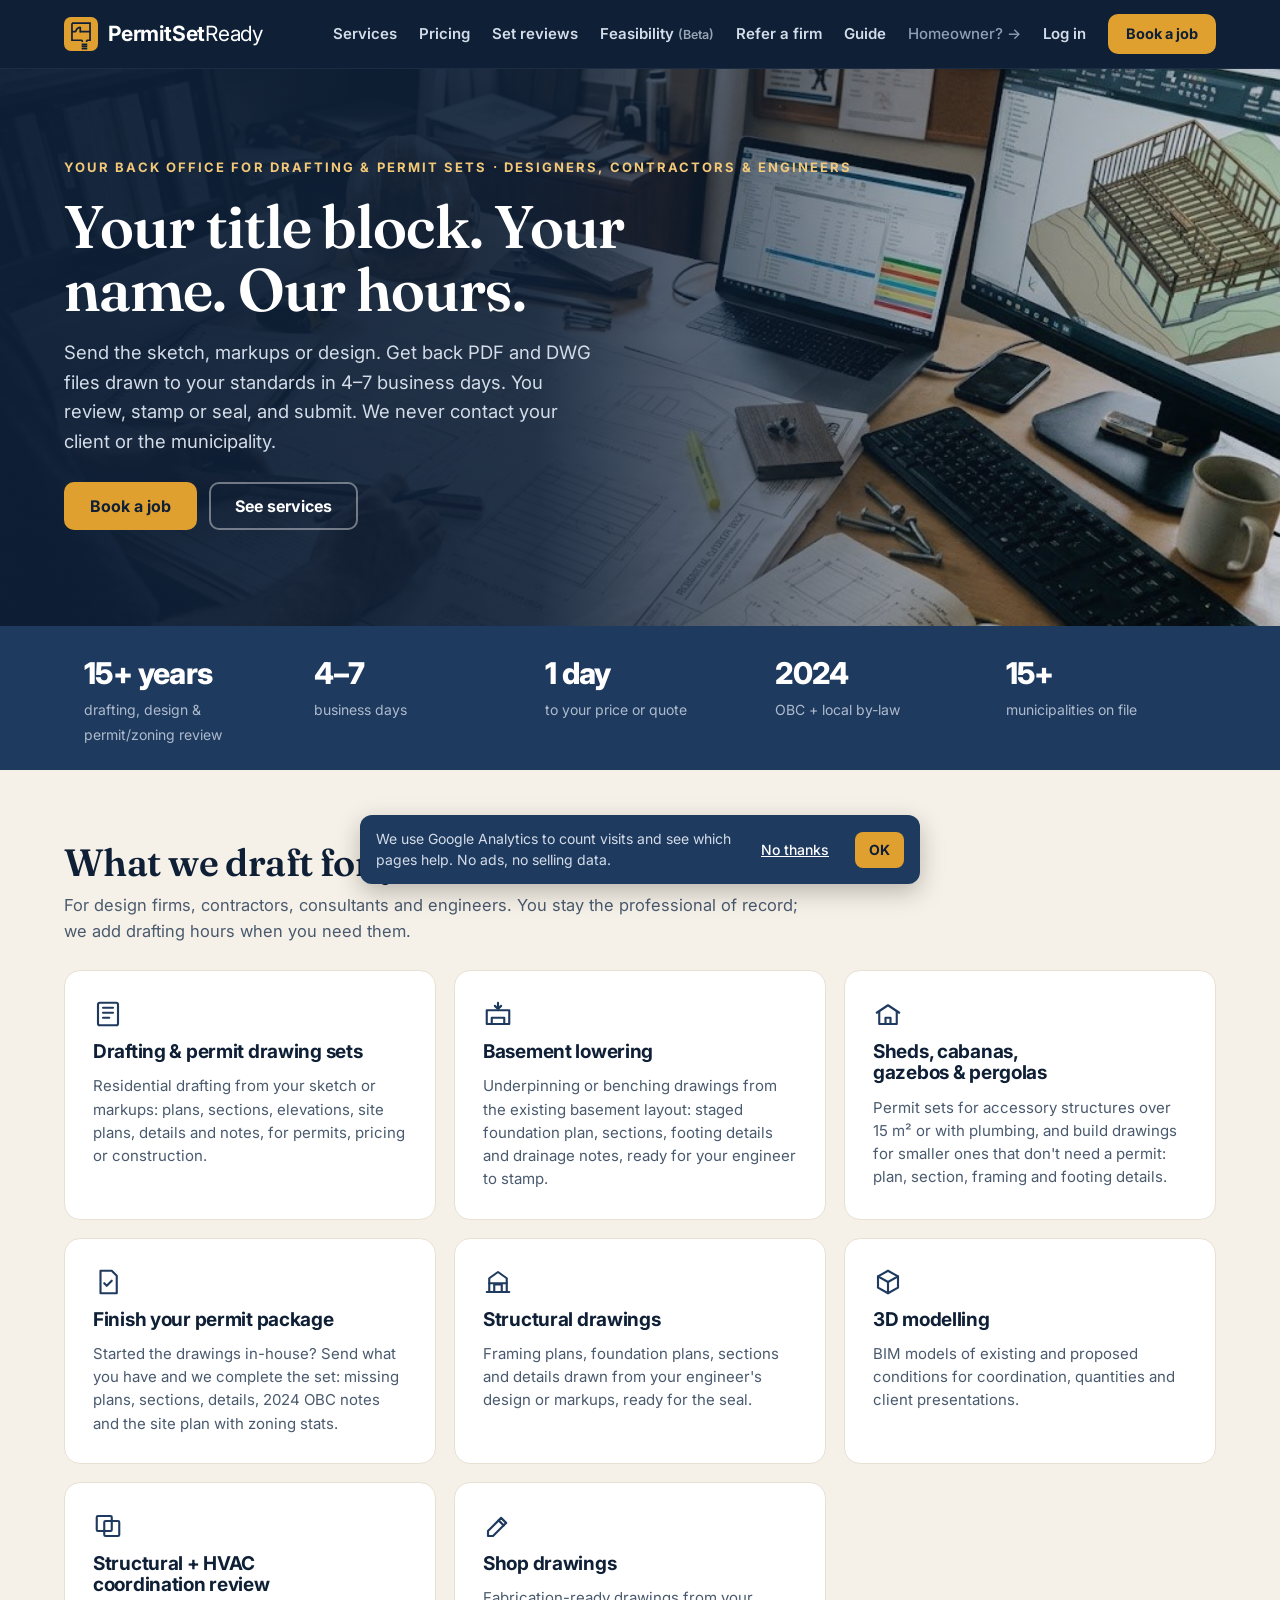
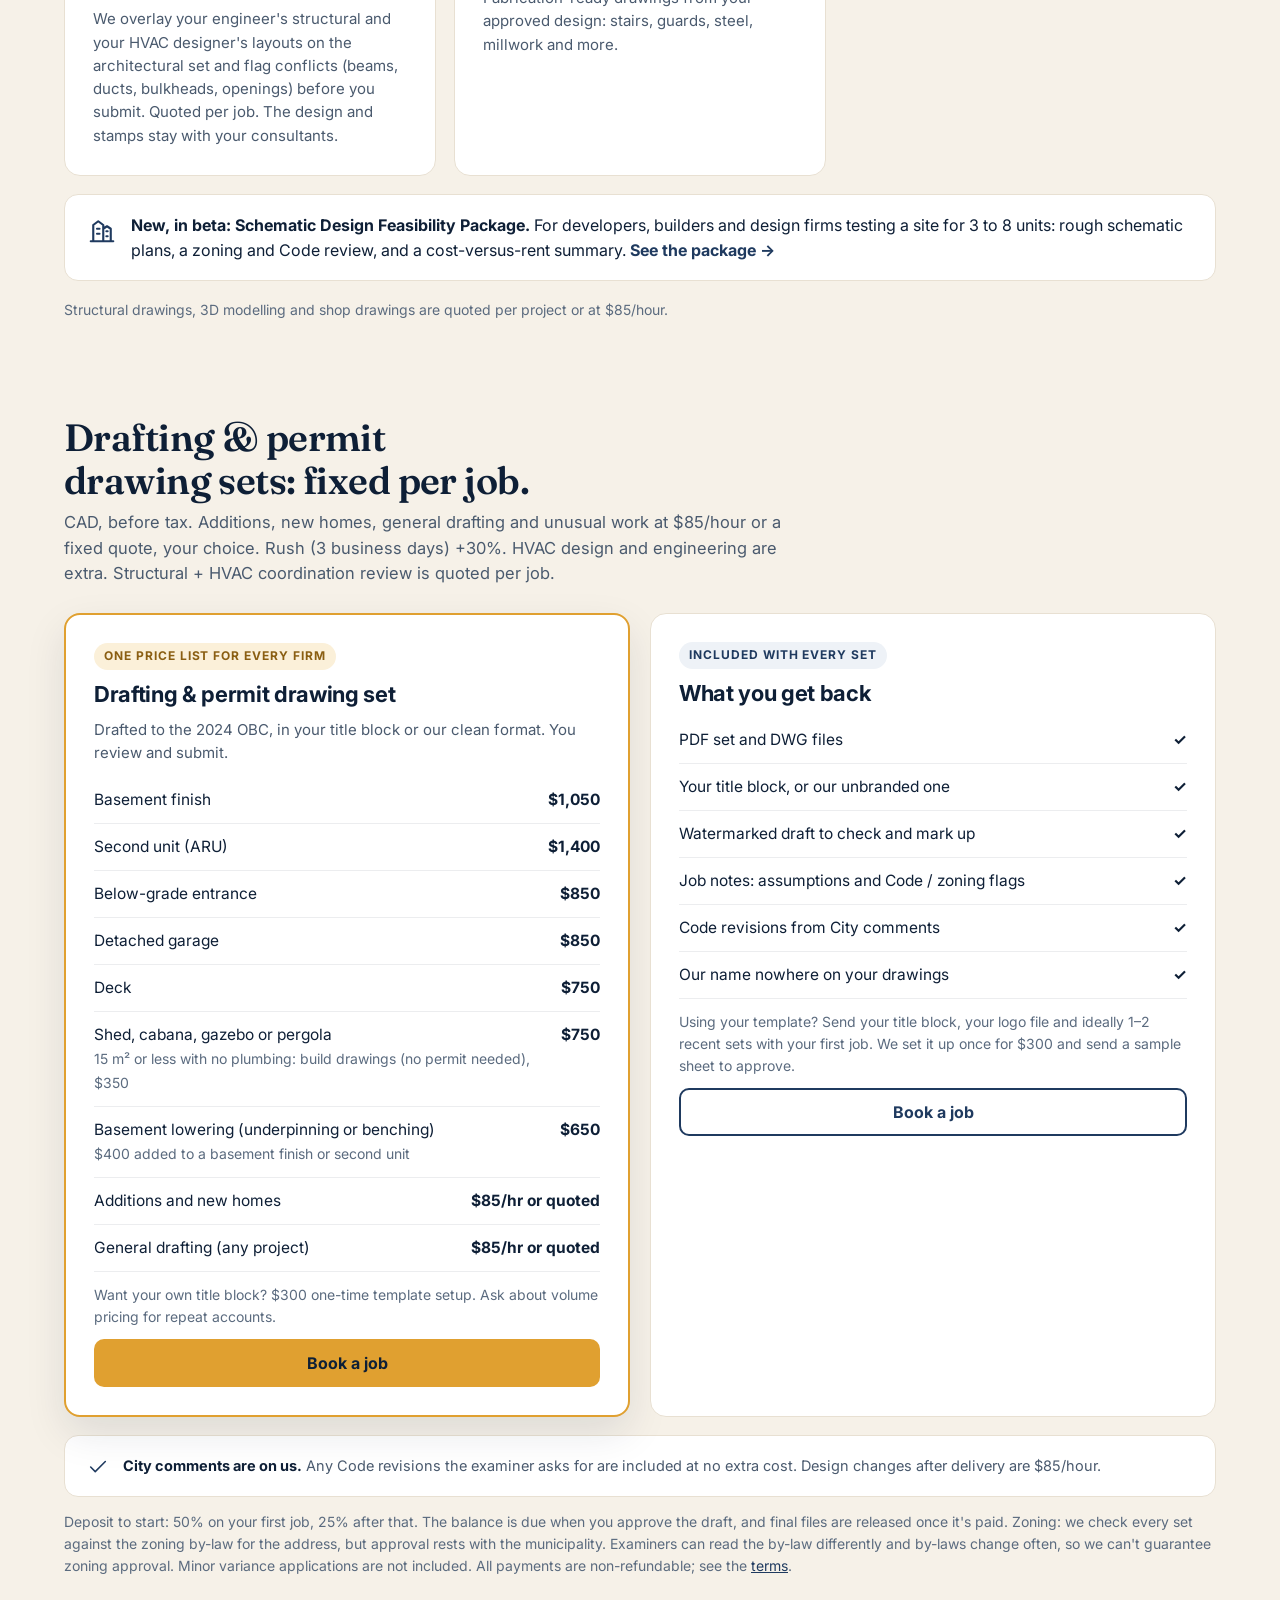
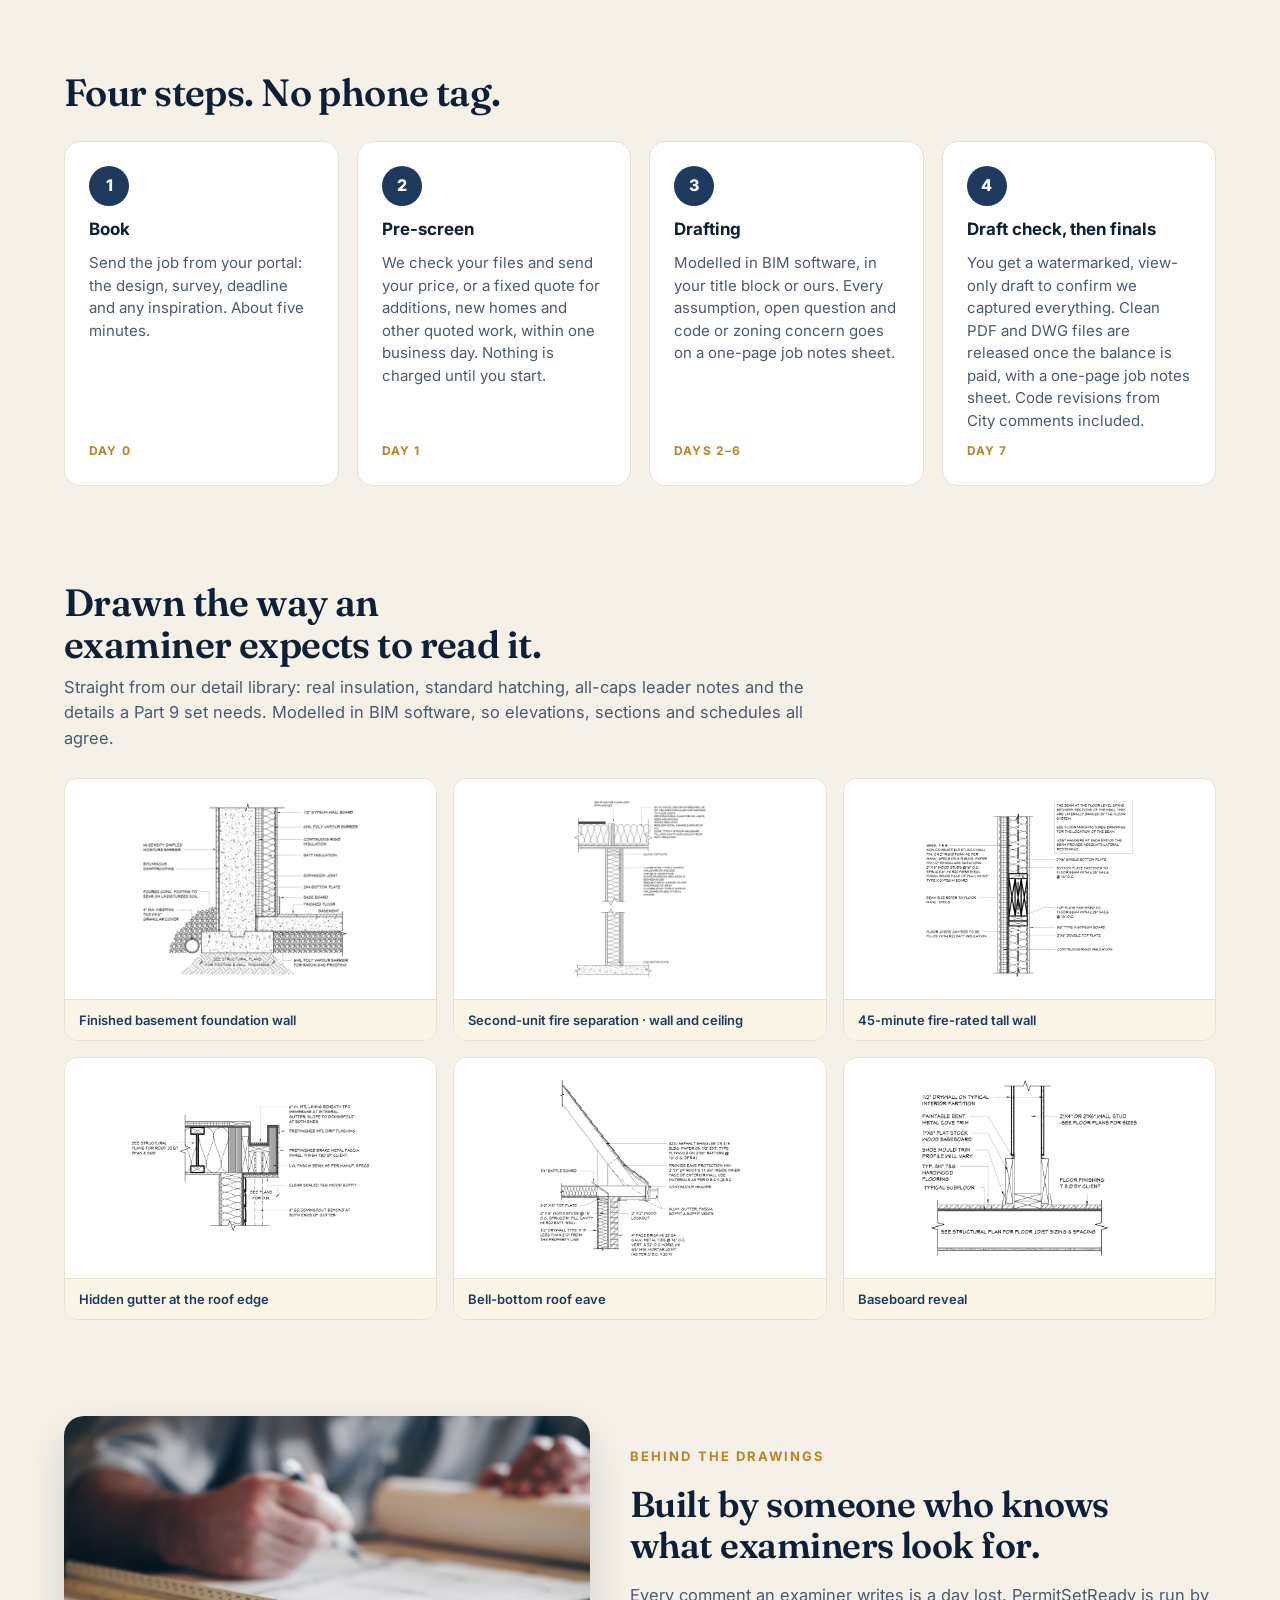
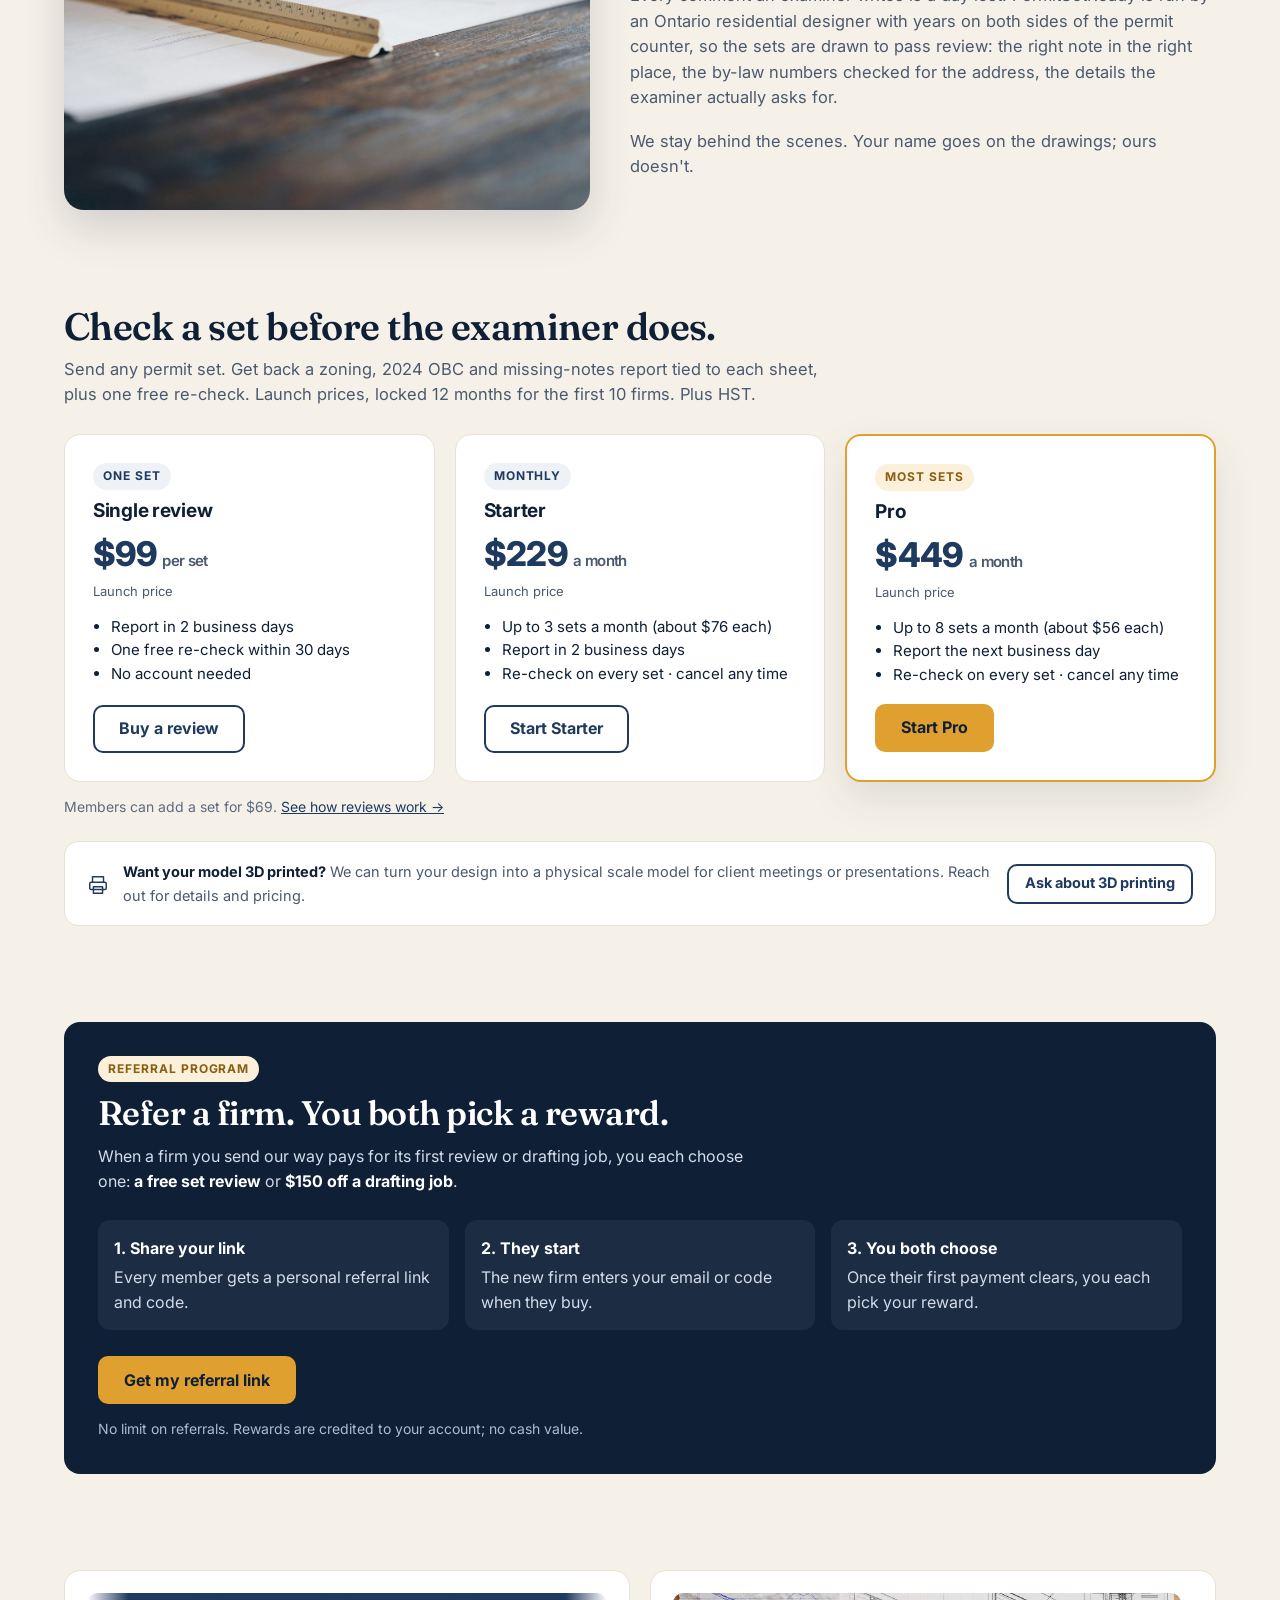
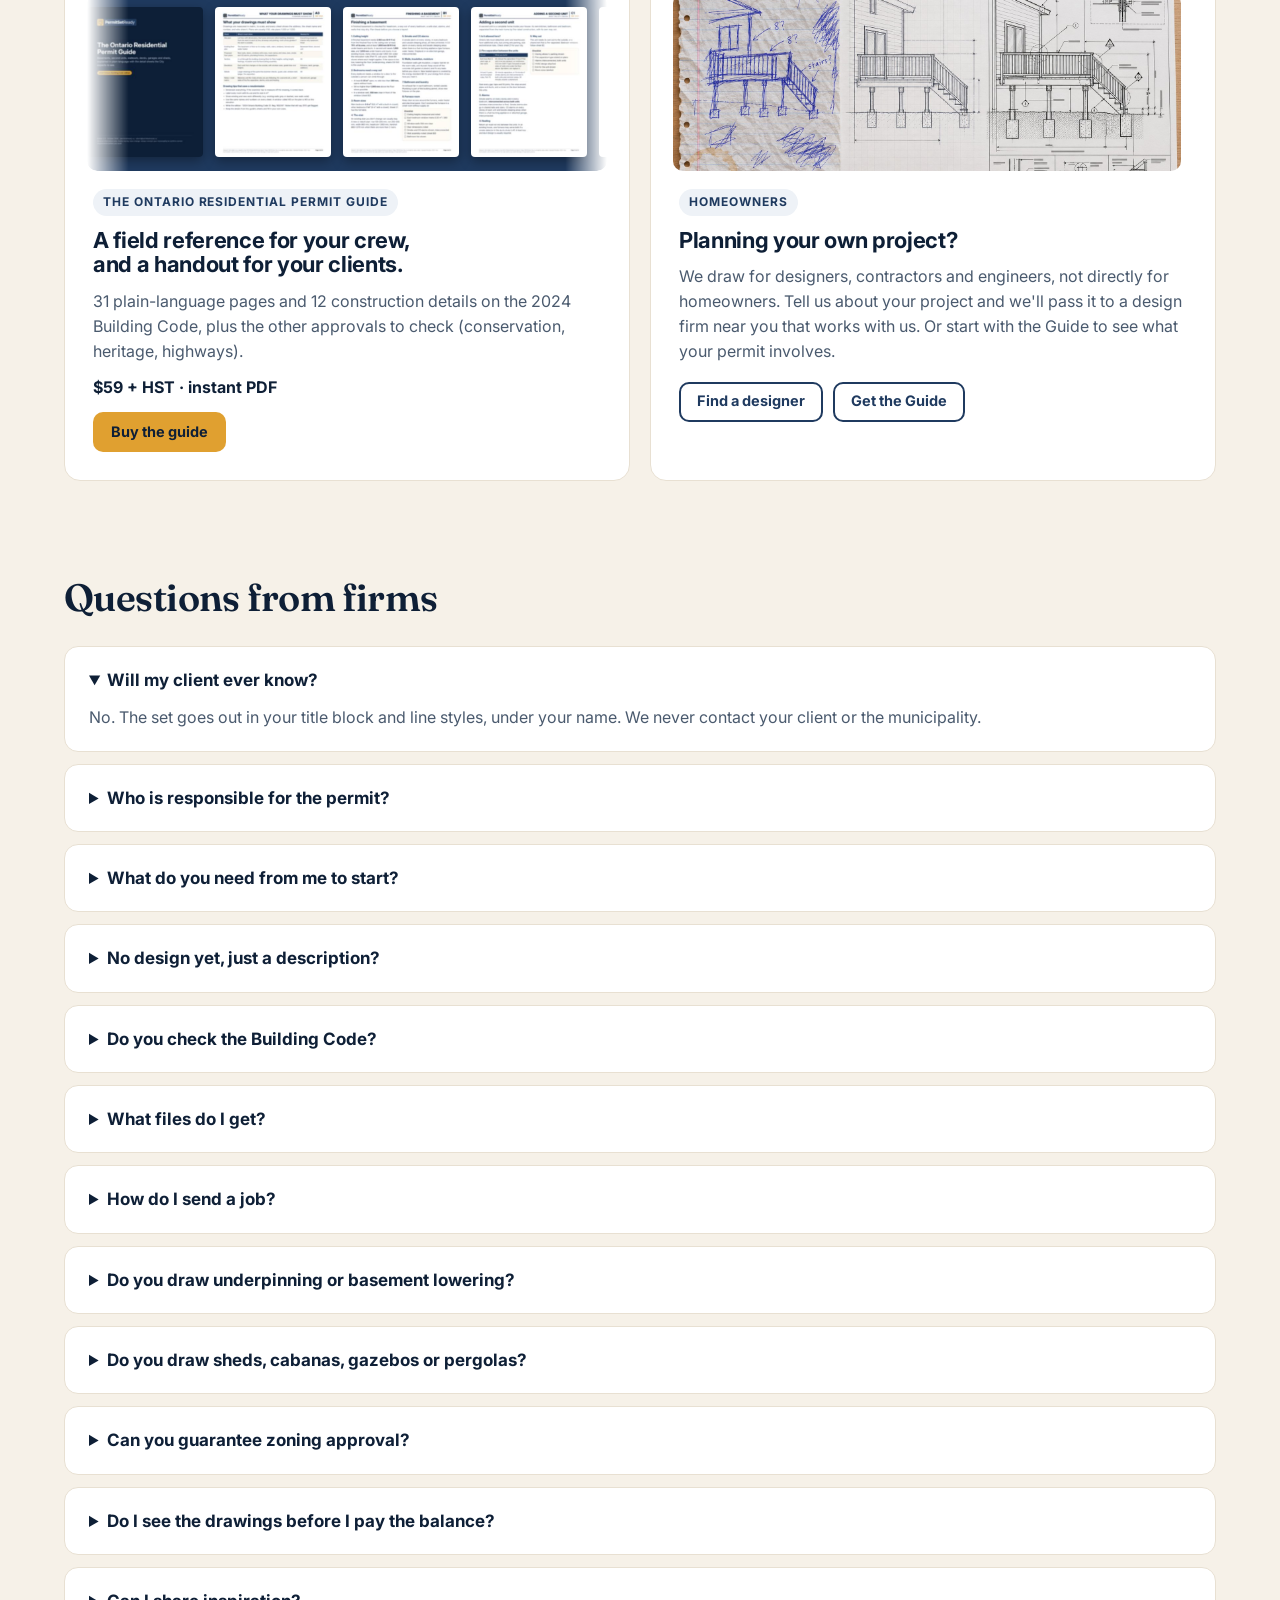
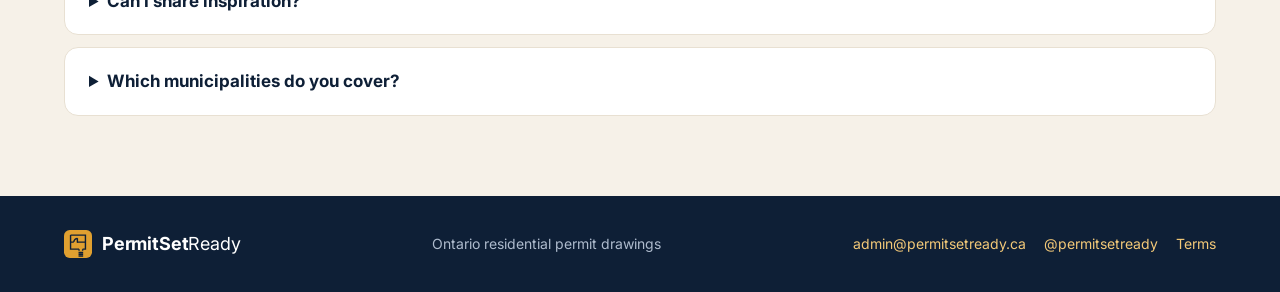
==== commit a7c7fe25: "SEO + analytics: GA4 with consent notice, Guide indexable, keyword titles, sitemap refresh Co-Author" ====
--- a/index.html
+++ b/index.html
@@ -41,6 +41,7 @@
 @keyframes peek{to{transform:translateX(-50%)}}
 @media (prefers-reduced-motion:reduce){.peek .track{animation:none}}
 </style>
+<script src="/assets/analytics.js" defer></script>
 </head>
 <body>
 <header class="site-header">
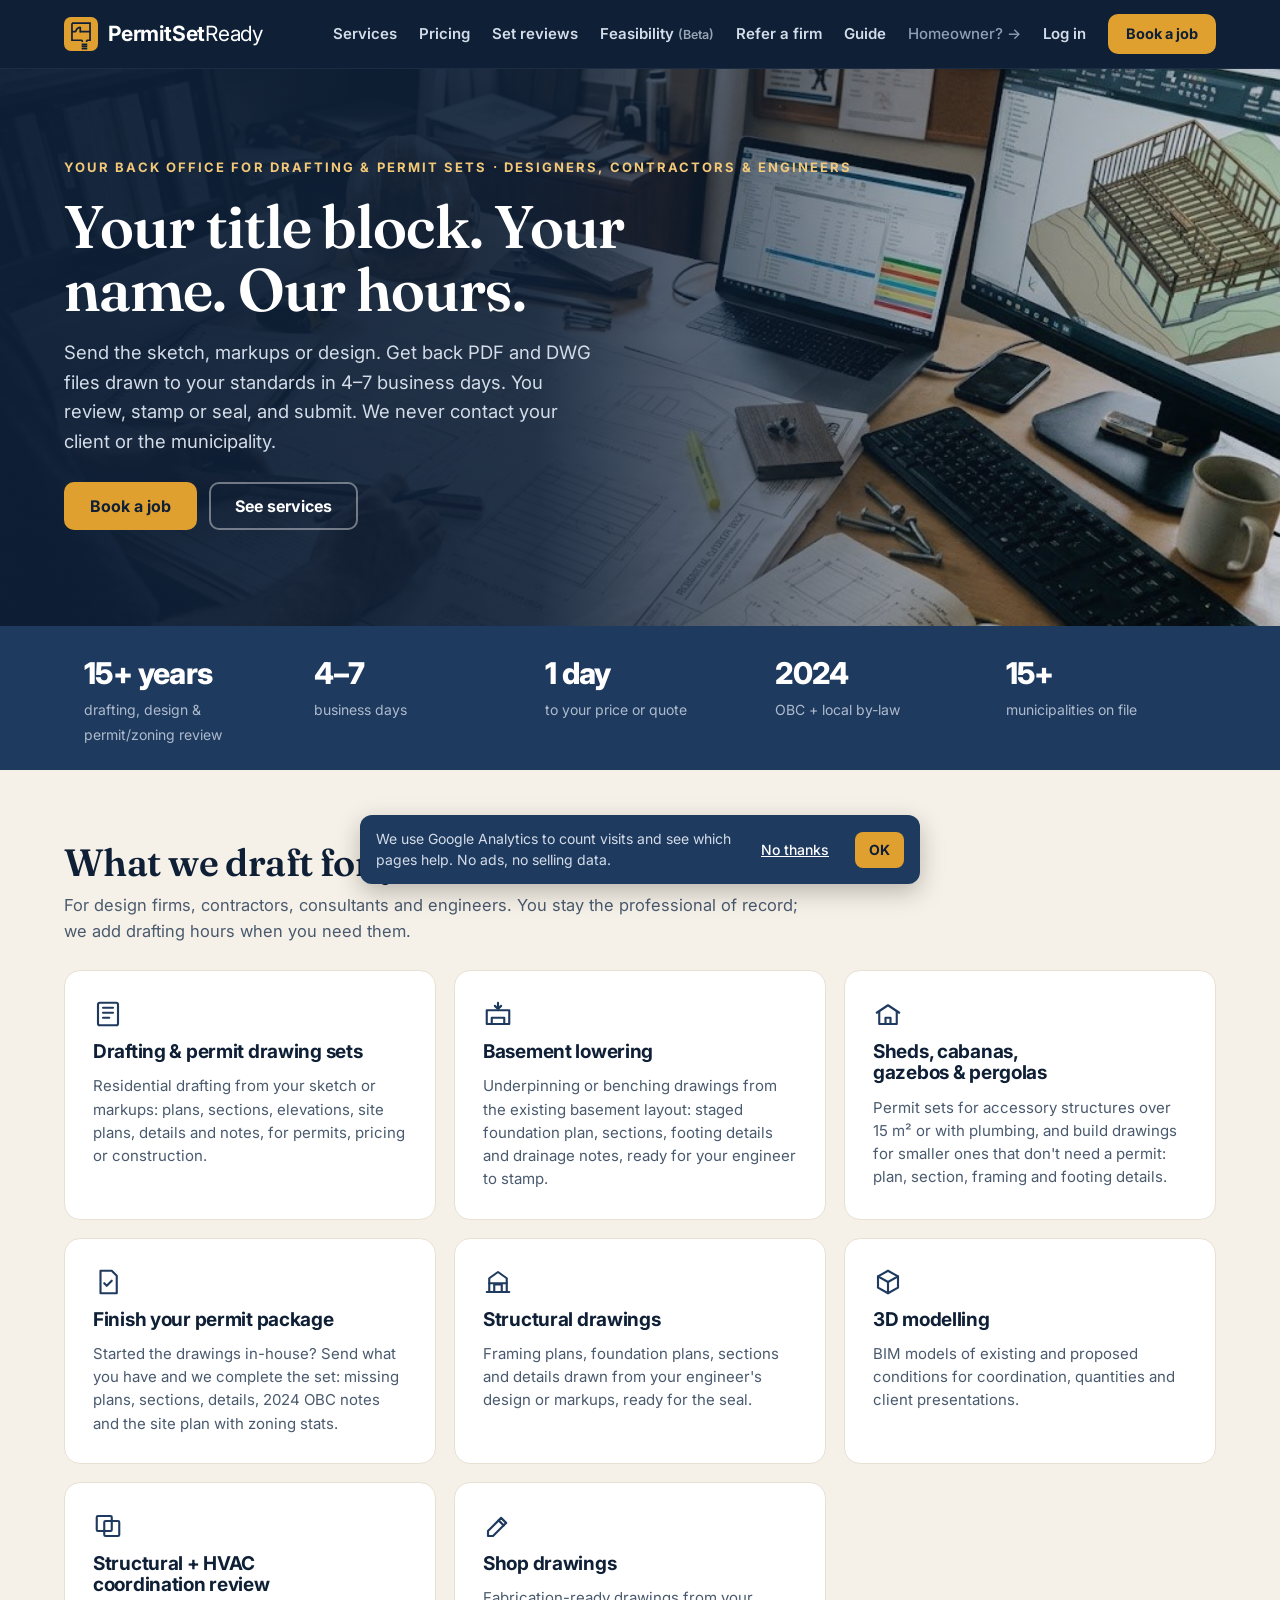
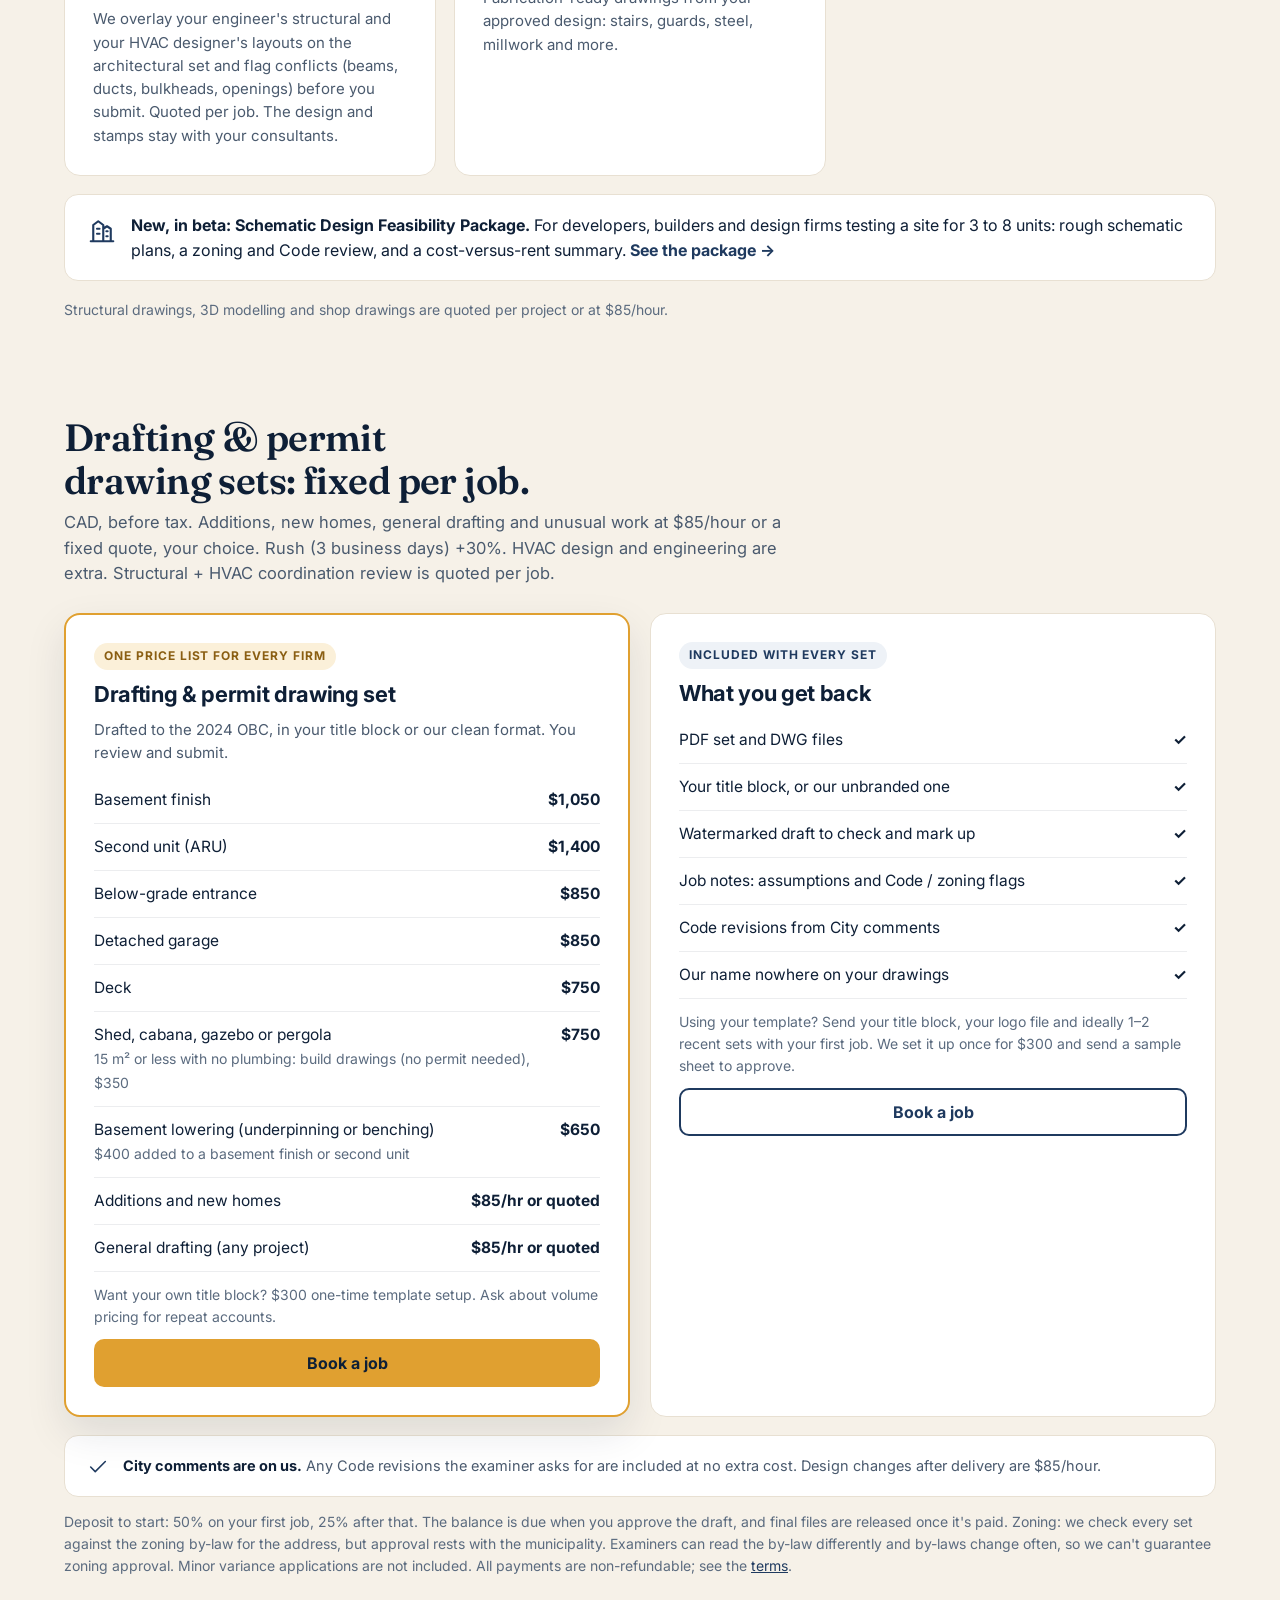
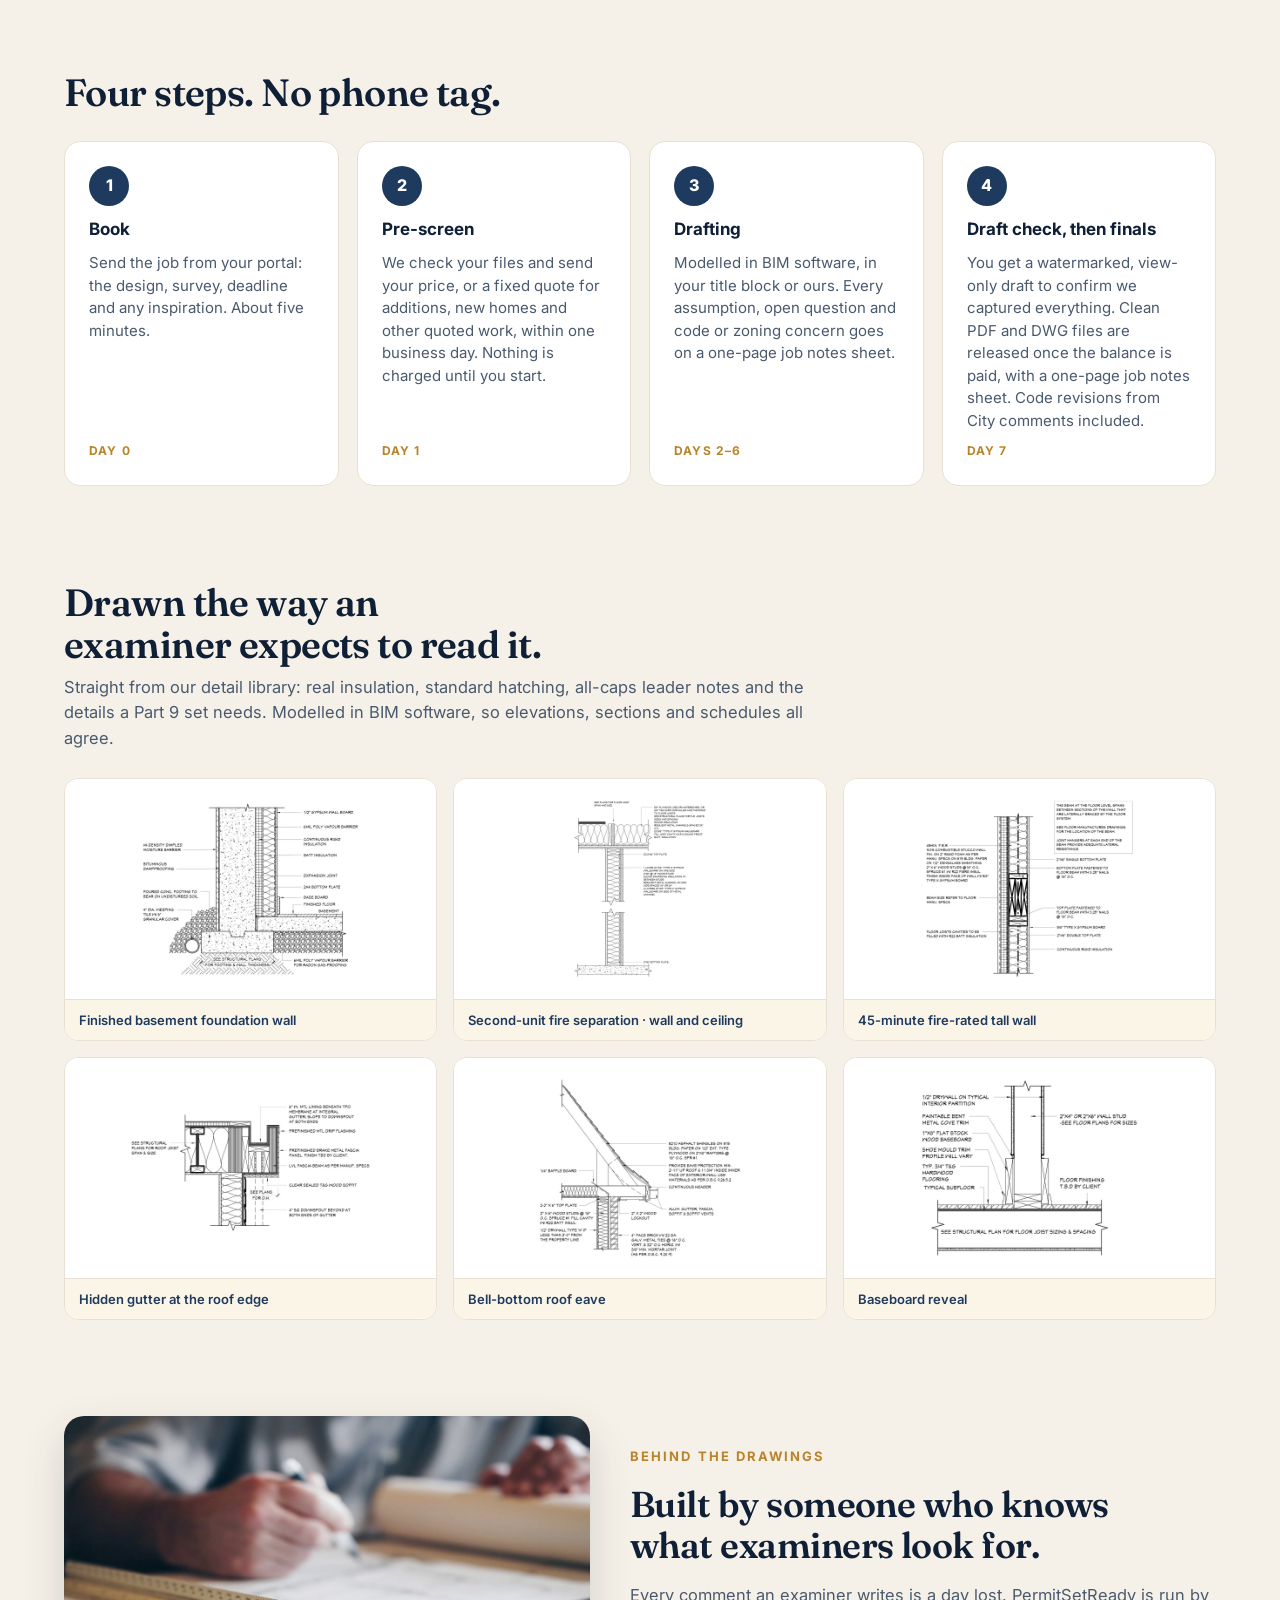
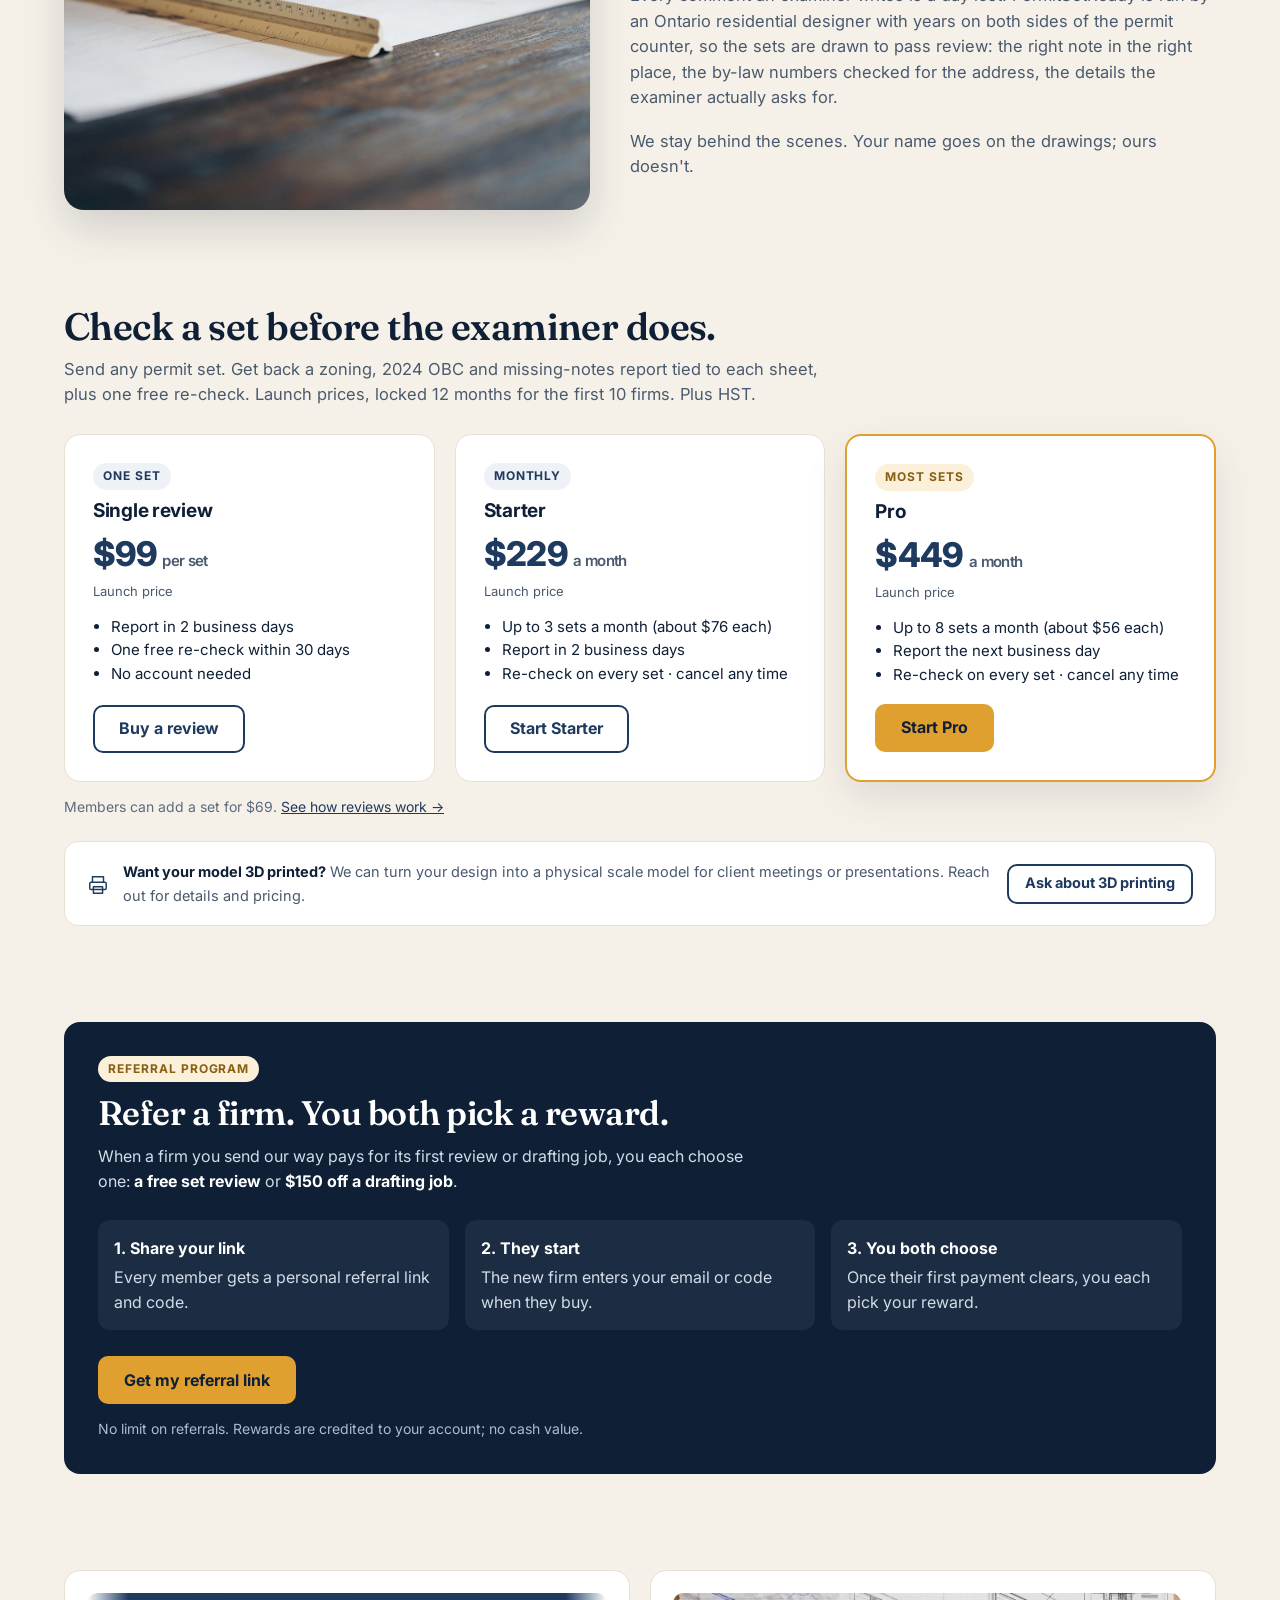
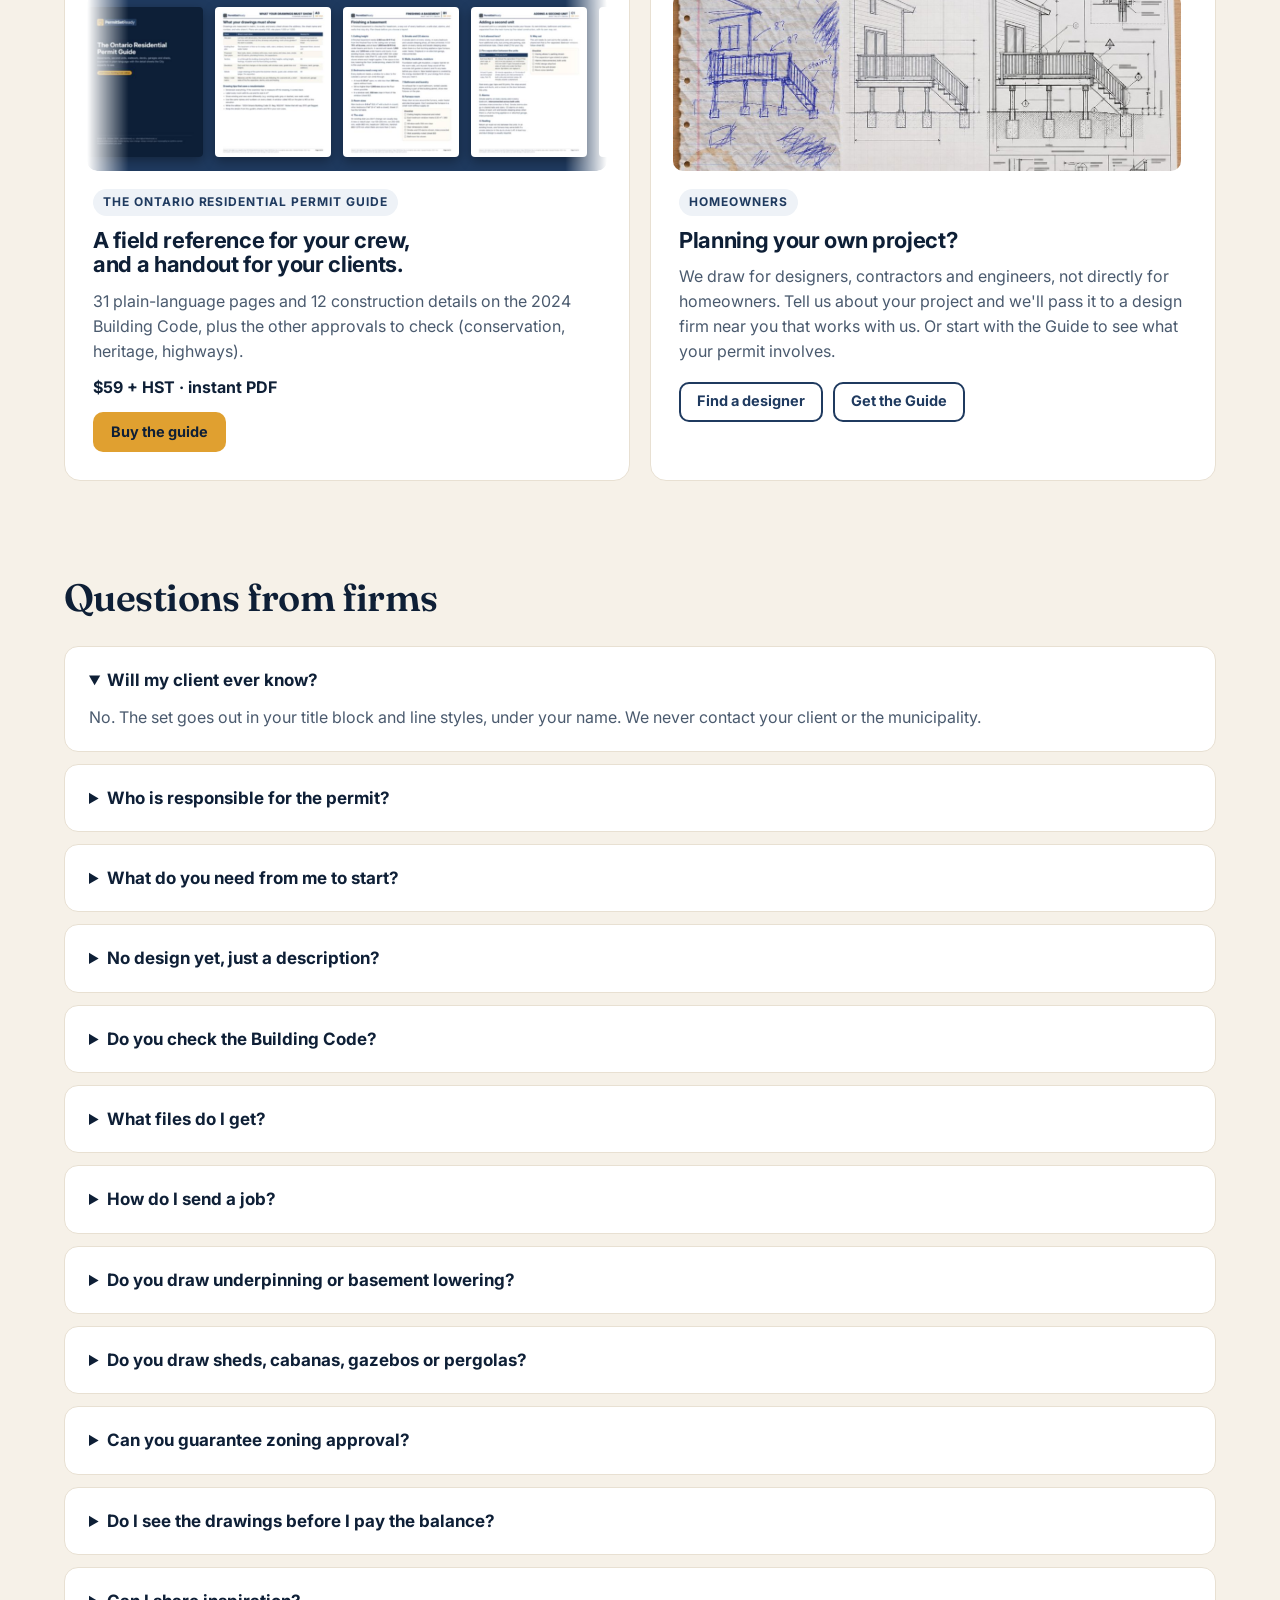
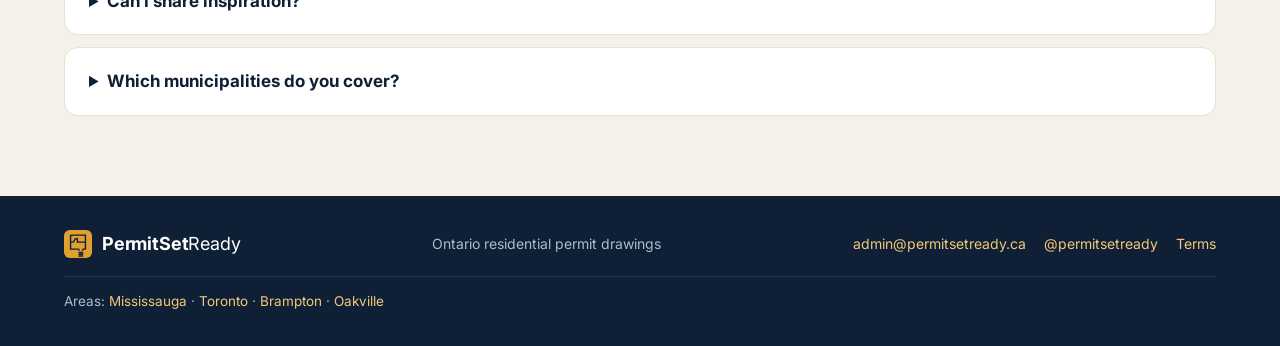
==== commit 92f06b9e: "City landing pages (Mississauga, Toronto, Brampton, Oakville) + footer Areas line + sitemap — pendin" ====
--- a/index.html
+++ b/index.html
@@ -278,6 +278,7 @@
     <a class="logo" href="/"><img src="/img/logo-icon-amber.svg" alt="" width="28" height="28"><span><b>PermitSet</b>Ready</span></a>
     <span>Ontario residential permit drawings</span>
     <span class="links"><a href="mailto:admin@permitsetready.ca">admin@permitsetready.ca</a><a href="https://instagram.com/permitsetready" rel="noopener" target="_blank">@permitsetready</a><a href="/terms/">Terms</a></span>
+    <span class="areas">Areas: <a href="/permit-drawings/mississauga/">Mississauga</a> · <a href="/permit-drawings/toronto/">Toronto</a> · <a href="/permit-drawings/brampton/">Brampton</a> · <a href="/permit-drawings/oakville/">Oakville</a></span>
   </div>
 </footer>
 <script src="/assets/config.js"></script>
--- a/assets/site.css
+++ b/assets/site.css
@@ -183,3 +183,4 @@
 .site-footer .logo span{font-size:18px} .site-footer .logo img{width:28px;height:28px}
 .sr-only{position:absolute;width:1px;height:1px;padding:0;margin:-1px;overflow:hidden;clip:rect(0,0,0,0);white-space:nowrap;border:0}
 .site-footer a.logo{color:#fff}
+.site-footer .areas{flex-basis:100%;border-top:1px solid rgba(255,255,255,.1);padding-top:14px;font-size:13.5px}
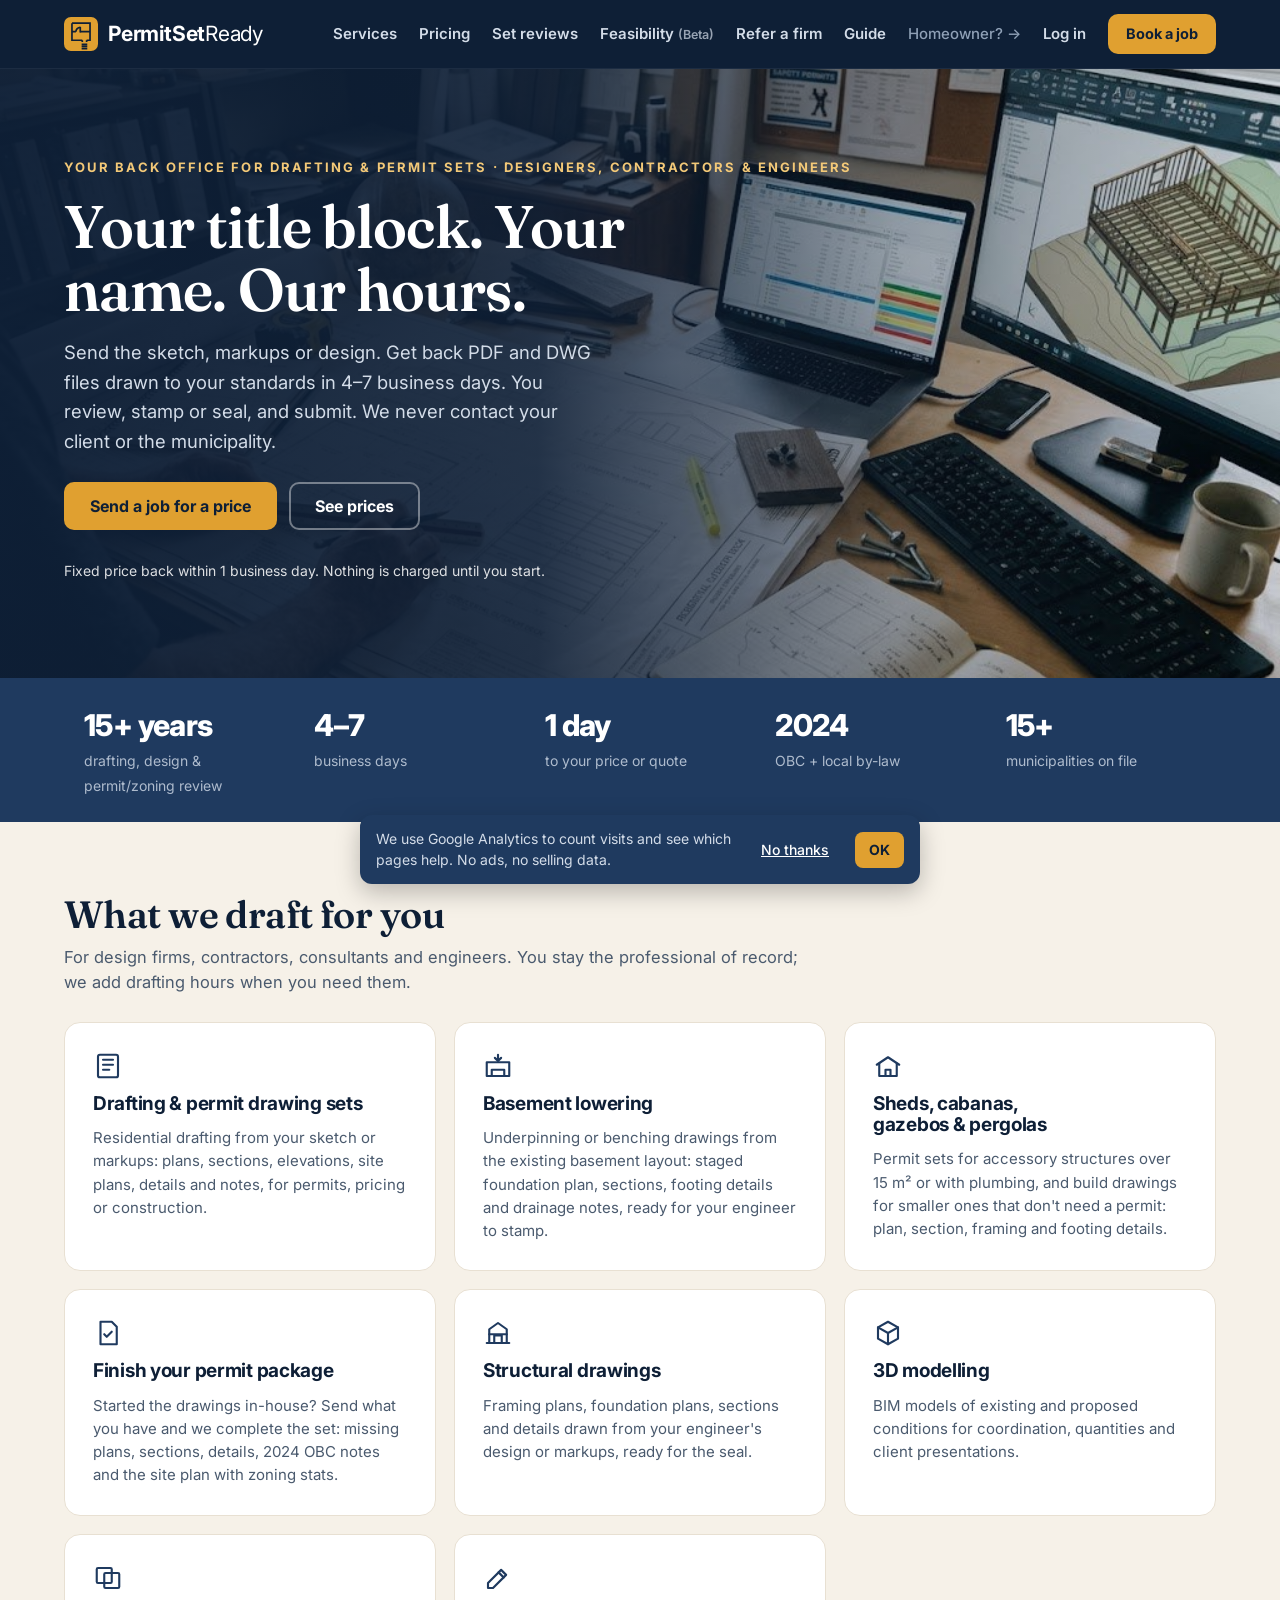
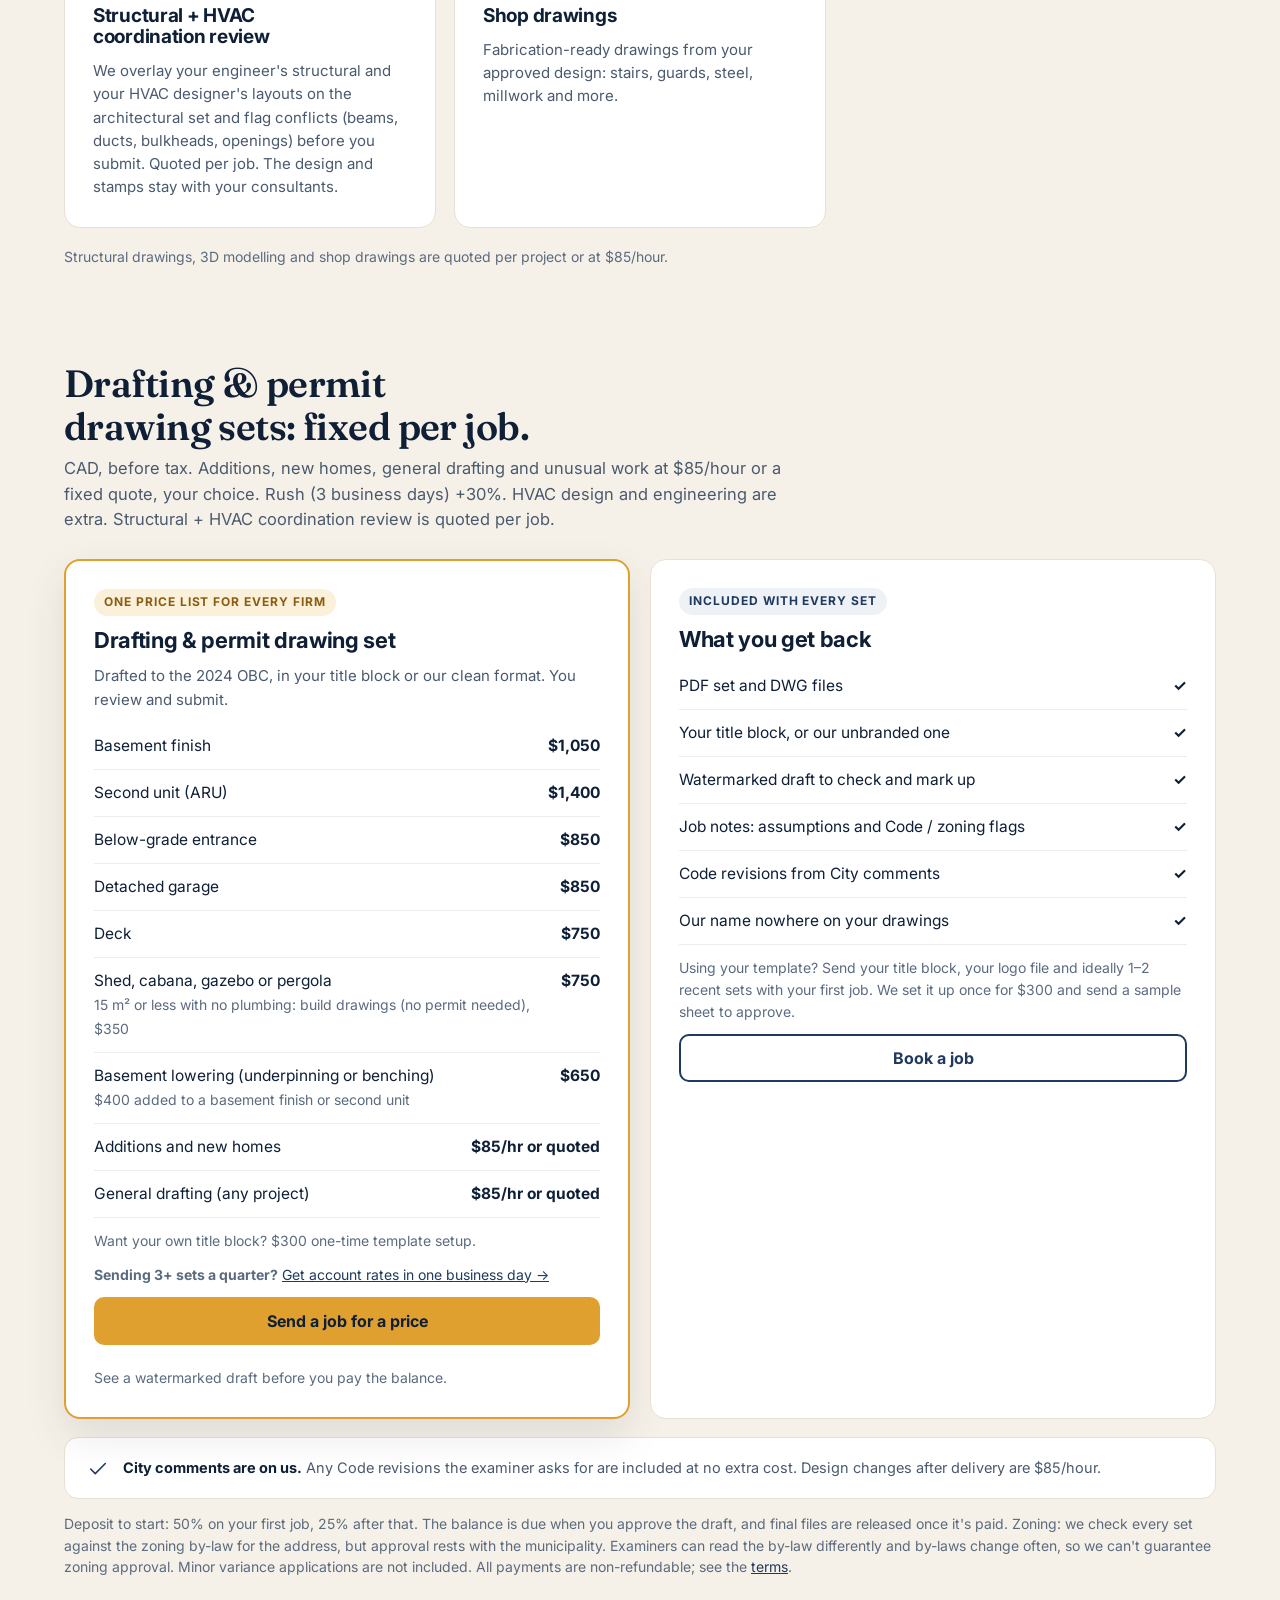
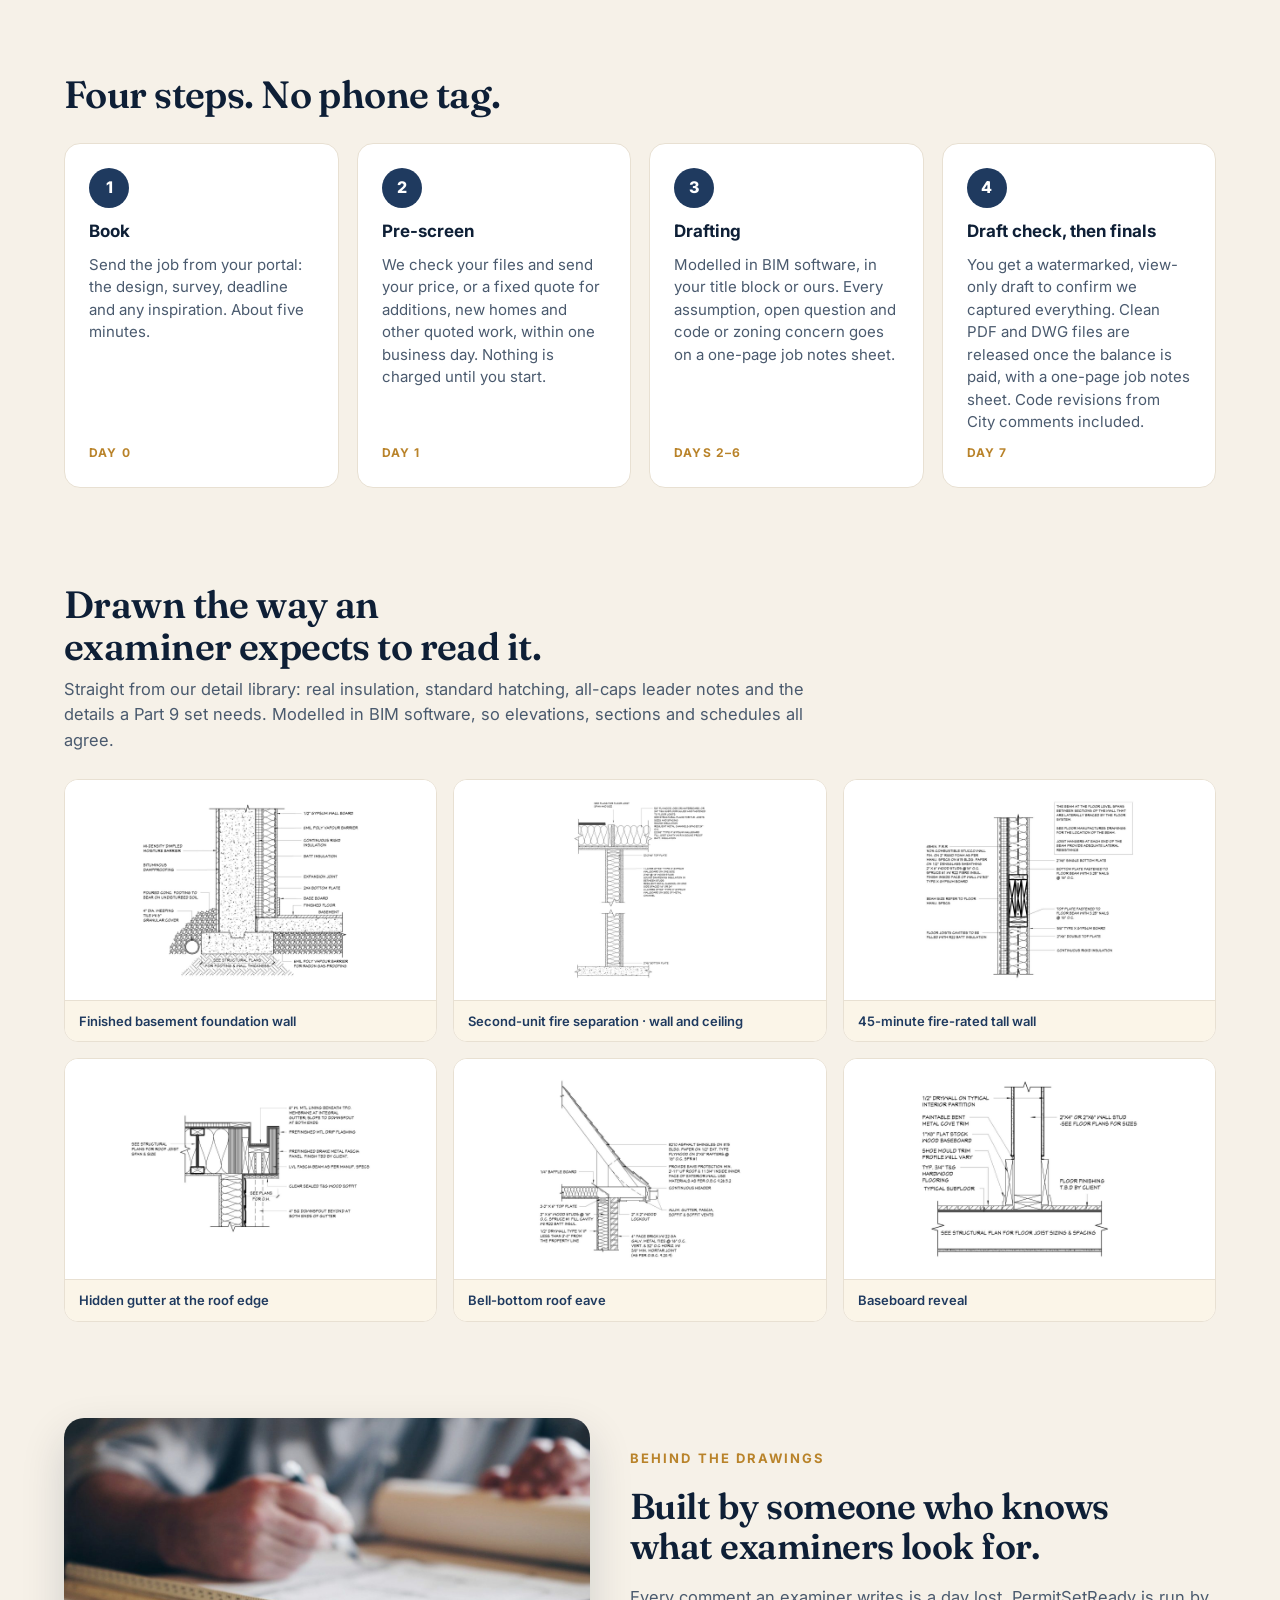
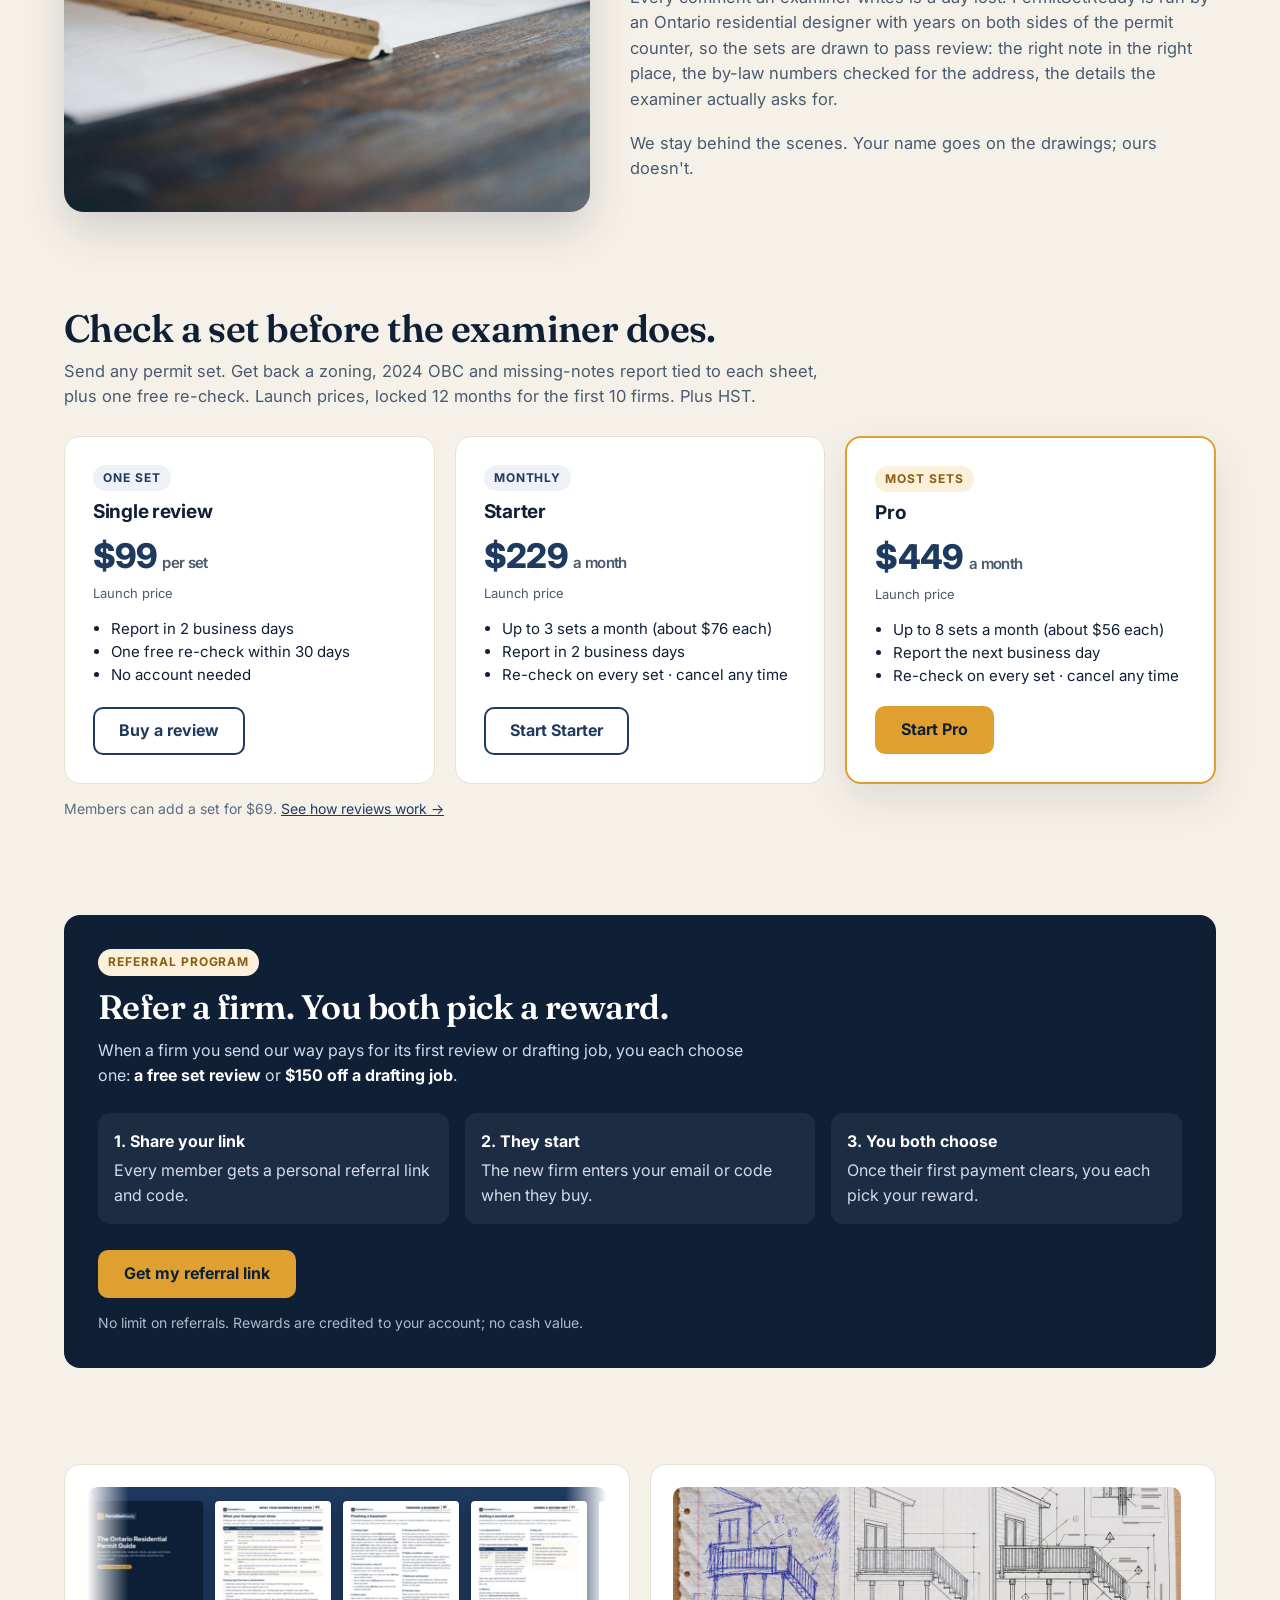
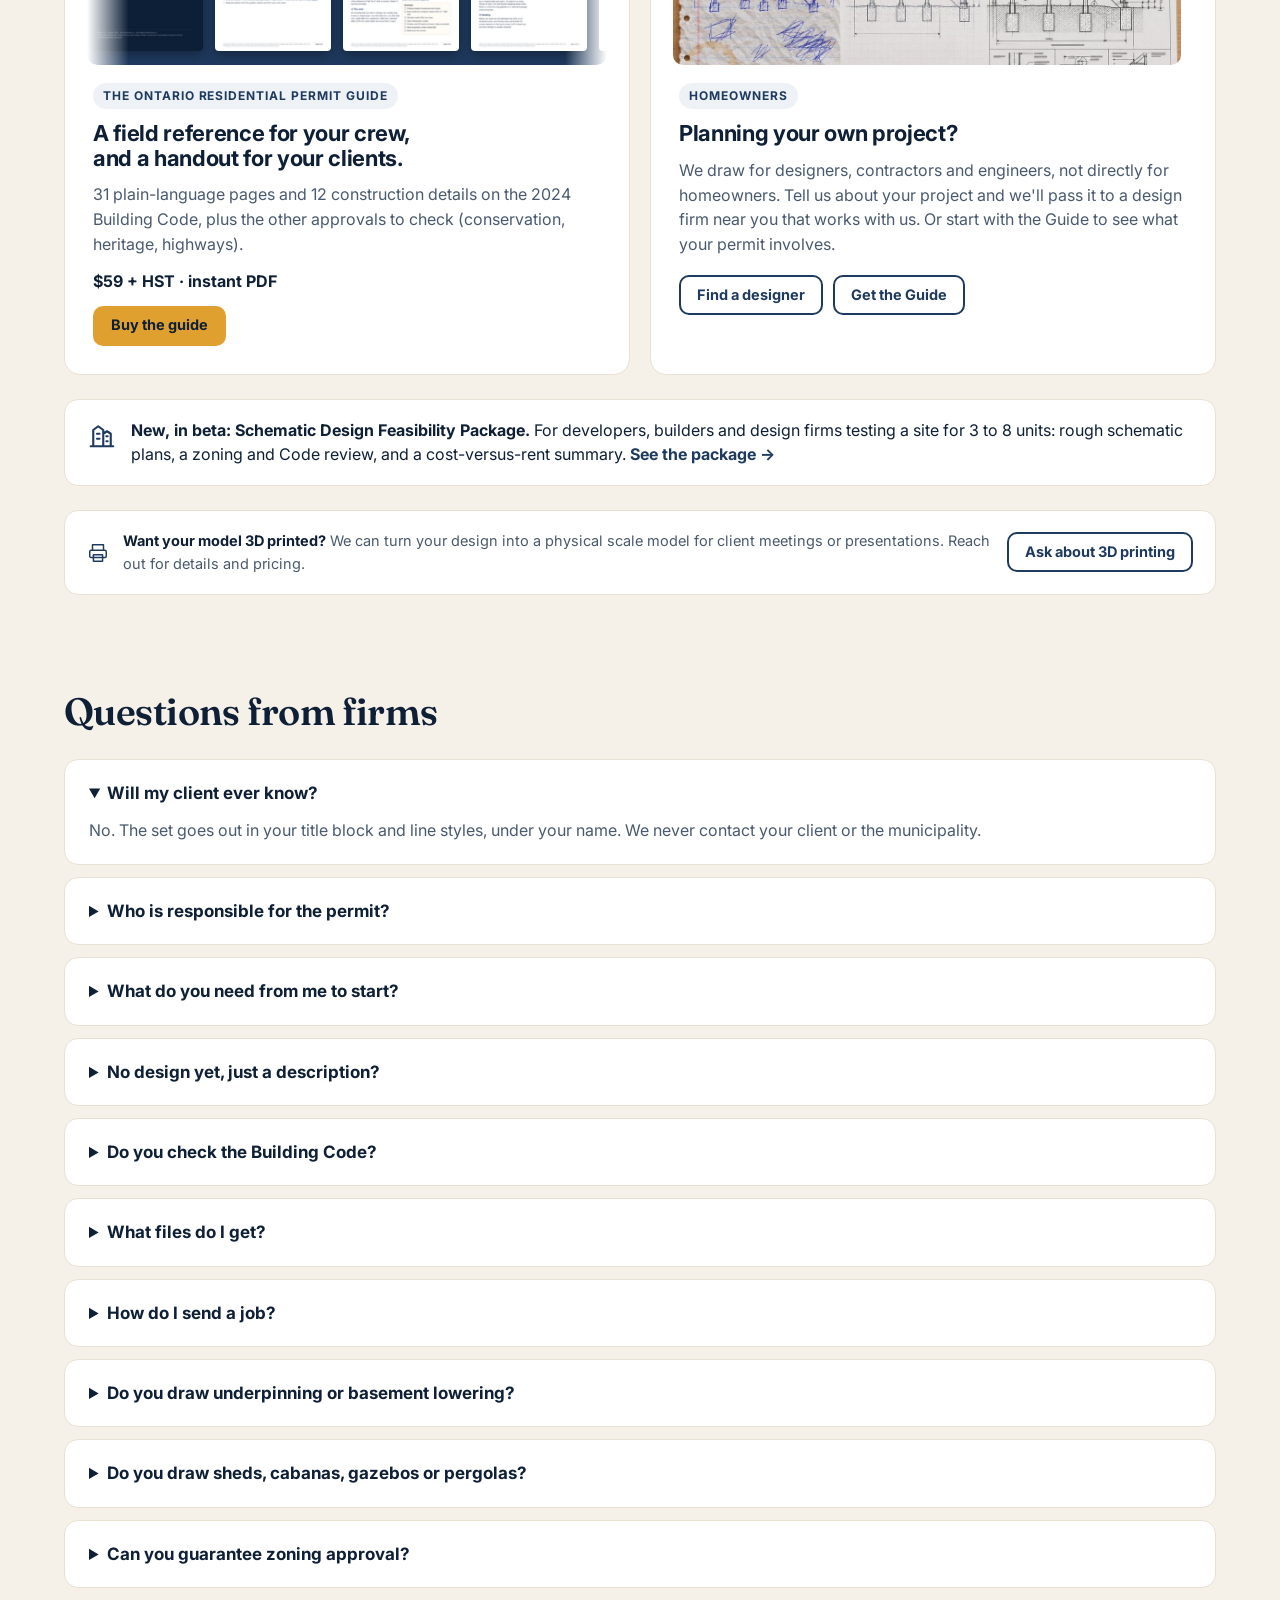
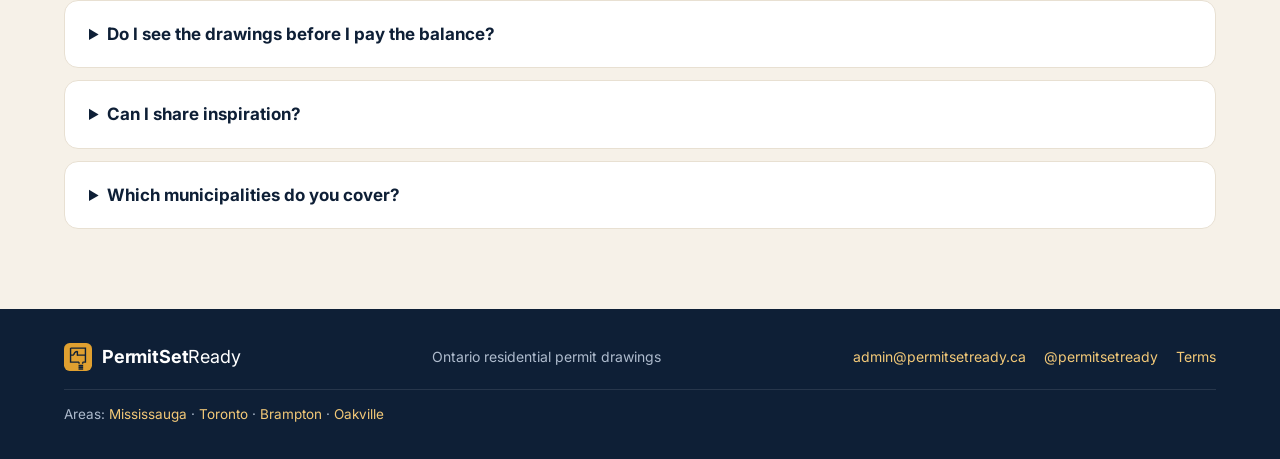
==== commit 6a0f3d0e: "Homepage: price-first CTA, account rates, draft-before-balance, move feasibility/3D lower" ====
--- a/index.html
+++ b/index.html
@@ -72,9 +72,10 @@
       <h1>Your title block. Your name. Our hours.</h1>
       <p class="lead">Send the sketch, markups or design. Get back PDF and DWG files drawn to your standards in 4–7 business days. You review, stamp or seal, and submit. We never contact your client or the municipality.</p>
       <div class="ctas">
-        <a class="btn btn-amber" href="/start/#new">Book a job</a>
-        <a class="btn btn-ghost" href="#services">See services</a>
-      </div>
+        <a class="btn btn-amber" href="/start/#new">Send a job for a price</a>
+        <a class="btn btn-ghost" href="#pricing">See prices</a>
+      </div>
+      <p class="small" style="color:#fff;opacity:.85;margin-top:12px">Fixed price back within 1 business day. Nothing is charged until you start.</p>
     </div>
   </section>
   <section style="background:var(--navy)">
@@ -99,7 +100,6 @@
       <div class="card"><svg class="icon" viewBox="0 0 24 24" aria-hidden="true"><rect x="3" y="4" width="12" height="12" rx="1"></rect><rect x="9" y="8" width="12" height="12" rx="1"></rect></svg><h3>Structural + HVAC coordination review</h3><p class="muted" style="font-size:15px">We overlay your engineer's structural and your HVAC designer's layouts on the architectural set and flag conflicts (beams, ducts, bulkheads, openings) before you submit. Quoted per job. The design and stamps stay with your consultants.</p></div>
       <div class="card"><svg class="icon" viewBox="0 0 24 24" aria-hidden="true"><path d="M14.5 5.5l4 4L8 20H4v-4z"></path><path d="M12.5 7.5l4 4"></path></svg><h3>Shop drawings</h3><p class="muted" style="font-size:15px">Fabrication-ready drawings from your approved design: stairs, guards, steel, millwork and more.</p></div>
     </div>
-    <a class="callout" href="/feasibility/" style="margin-top:18px;text-decoration:none;color:inherit"><svg class="icon" viewBox="0 0 24 24" aria-hidden="true" style="flex:none"><path d="M3 21h18M5 21V8l4-3 4 3v13M13 21V11l3-2 3 2v10"></path><path d="M8 11h2M8 15h2M15.5 13h1M15.5 17h1"></path></svg><span><b>New, in beta: Schematic Design Feasibility Package.</b> For developers, builders and design firms testing a site for 3 to 8 units: rough schematic plans, a zoning and Code review, and a cost-versus-rent summary. <span style="color:var(--navy);font-weight:700">See the package →</span></span></a>
     <p class="small" style="margin-top:18px">Structural drawings, 3D modelling and shop drawings are quoted per project or at $85/hour.</p>
   </section>
 
@@ -121,8 +121,10 @@
           <li><span>Additions and new homes</span><b>$85/hr or quoted</b></li>
           <li><span>General drafting (any project)</span><b>$85/hr or quoted</b></li>
         </ul>
-        <p class="small">Want your own title block? $300 one-time template setup. Ask about volume pricing for repeat accounts.</p>
-        <a class="btn btn-amber" href="/start/#new">Book a job</a>
+        <p class="small">Want your own title block? $300 one-time template setup.</p>
+        <p class="small"><b>Sending 3+ sets a quarter?</b> <a href="mailto:admin@permitsetready.ca?subject=Account%20rates&amp;body=Firm%3A%0AAbout%20how%20many%20sets%20a%20quarter%3A%0AMain%20project%20types%3A%0A">Get account rates in one business day →</a></p>
+        <a class="btn btn-amber" href="/start/#new">Send a job for a price</a>
+        <p class="small" style="margin-top:10px">See a watermarked draft before you pay the balance.</p>
       </div>
       <div class="card">
         <span class="pill navy">Included with every set</span>
@@ -205,13 +207,6 @@
     <p class="small" style="margin-top:14px">Members can add a set for $69. <a href="/review/">See how reviews work →</a></p>
   </section>
 
-  <section class="wrap section" id="print3d" style="padding-top:0">
-    <div class="callout" style="align-items:center;flex-wrap:wrap">
-      <svg viewBox="0 0 24 24" width="22" height="22" fill="none" stroke="var(--navy)" stroke-width="1.6" stroke-linecap="round" stroke-linejoin="round" aria-hidden="true"><path d="M6 9V3h12v6"></path><rect x="3" y="9" width="18" height="8" rx="1.5"></rect><path d="M7 14h10v7H7z"></path></svg>
-      <p style="flex:1;min-width:220px;margin:0"><b>Want your model 3D printed?</b> We can turn your design into a physical scale model for client meetings or presentations. Reach out for details and pricing.</p>
-      <a class="btn btn-line btn-sm" href="mailto:admin@permitsetready.ca?subject=3D%20printed%20model&amp;body=Project%20and%20what%20you%20need%20printed%3A%0AScale%20or%20approximate%20size%3A%0AModel%20file%20type%20(Revit%2C%20SketchUp%2C%20STL...)%3A%0AWhen%20you%20need%20it%3A%0A">Ask about 3D printing</a>
-    </div>
-  </section>
 
   <section class="wrap section hide" id="testimonials" hidden>
     <div class="section-head"><h2>What firms say</h2><p>From design firms, contractors and engineers we've drafted for.</p></div>
@@ -250,6 +245,18 @@
         <p class="muted" style="margin:0">We draw for designers, contractors and engineers, not directly for homeowners. Tell us about your project and we'll pass it to a design firm near you that works with us. Or start with the Guide to see what your permit involves.</p>
         <div style="display:flex;gap:10px;flex-wrap:wrap;margin-top:6px"><a class="btn btn-line btn-sm" href="/find-a-designer/">Find a designer</a><a class="btn btn-line btn-sm" href="/guide/">Get the Guide</a></div>
       </div>
+    </div>
+  </section>
+
+  <section class="wrap section" id="more" style="padding-top:0">
+    <a class="callout" href="/feasibility/" style="text-decoration:none;color:inherit"><svg class="icon" viewBox="0 0 24 24" aria-hidden="true" style="flex:none"><path d="M3 21h18M5 21V8l4-3 4 3v13M13 21V11l3-2 3 2v10"></path><path d="M8 11h2M8 15h2M15.5 13h1M15.5 17h1"></path></svg><span><b>New, in beta: Schematic Design Feasibility Package.</b> For developers, builders and design firms testing a site for 3 to 8 units: rough schematic plans, a zoning and Code review, and a cost-versus-rent summary. <span style="color:var(--navy);font-weight:700">See the package →</span></span></a>
+  </section>
+
+  <section class="wrap section" id="print3d" style="padding-top:0">
+    <div class="callout" style="align-items:center;flex-wrap:wrap">
+      <svg viewBox="0 0 24 24" width="22" height="22" fill="none" stroke="var(--navy)" stroke-width="1.6" stroke-linecap="round" stroke-linejoin="round" aria-hidden="true"><path d="M6 9V3h12v6"></path><rect x="3" y="9" width="18" height="8" rx="1.5"></rect><path d="M7 14h10v7H7z"></path></svg>
+      <p style="flex:1;min-width:220px;margin:0"><b>Want your model 3D printed?</b> We can turn your design into a physical scale model for client meetings or presentations. Reach out for details and pricing.</p>
+      <a class="btn btn-line btn-sm" href="mailto:admin@permitsetready.ca?subject=3D%20printed%20model&amp;body=Project%20and%20what%20you%20need%20printed%3A%0AScale%20or%20approximate%20size%3A%0AModel%20file%20type%20(Revit%2C%20SketchUp%2C%20STL...)%3A%0AWhen%20you%20need%20it%3A%0A">Ask about 3D printing</a>
     </div>
   </section>
 
@@ -268,7 +275,7 @@
       <details><summary>Can you guarantee zoning approval?</summary><p>No. We check every set against the zoning by-law for the address and flag anything that looks tight, but approval rests with the municipality. Examiners can interpret the by-law differently, and by-laws are amended often, so approval can't be guaranteed. If a variance is needed, we can prepare the drawings for it at $85/hour.</p></details>
       <details><summary>Do I see the drawings before I pay the balance?</summary><p>Yes. Before finals you get a watermarked, view-only draft to check that we captured everything. Tell us what to fix; once you approve and the balance is paid, we release the clean PDF and DWG files.</p></details>
       <details><summary>Can I share inspiration?</summary><p>Yes. Add a Pinterest board or a link to photos when you book, so we can match the look you and your client expect.</p></details>
-      <details><summary>Which municipalities do you cover?</summary><p>Mississauga, Toronto, Oakville, Burlington, Brampton, Halton Hills, Innisfil, Barrie, Guelph, Kitchener, Hamilton and many more. If it's in Ontario and under Part 9 of the Building Code, send it through.</p></details>
+      <details><summary>Which municipalities do you cover?</summary><p><a href="/permit-drawings/mississauga/">Mississauga</a>, <a href="/permit-drawings/toronto/">Toronto</a>, <a href="/permit-drawings/oakville/">Oakville</a>, Burlington, <a href="/permit-drawings/brampton/">Brampton</a>, Halton Hills, Innisfil, Barrie, Guelph, Kitchener, Hamilton and many more. If it's in Ontario and under Part 9 of the Building Code, send it through.</p></details>
     </div>
   </section>
 </main>
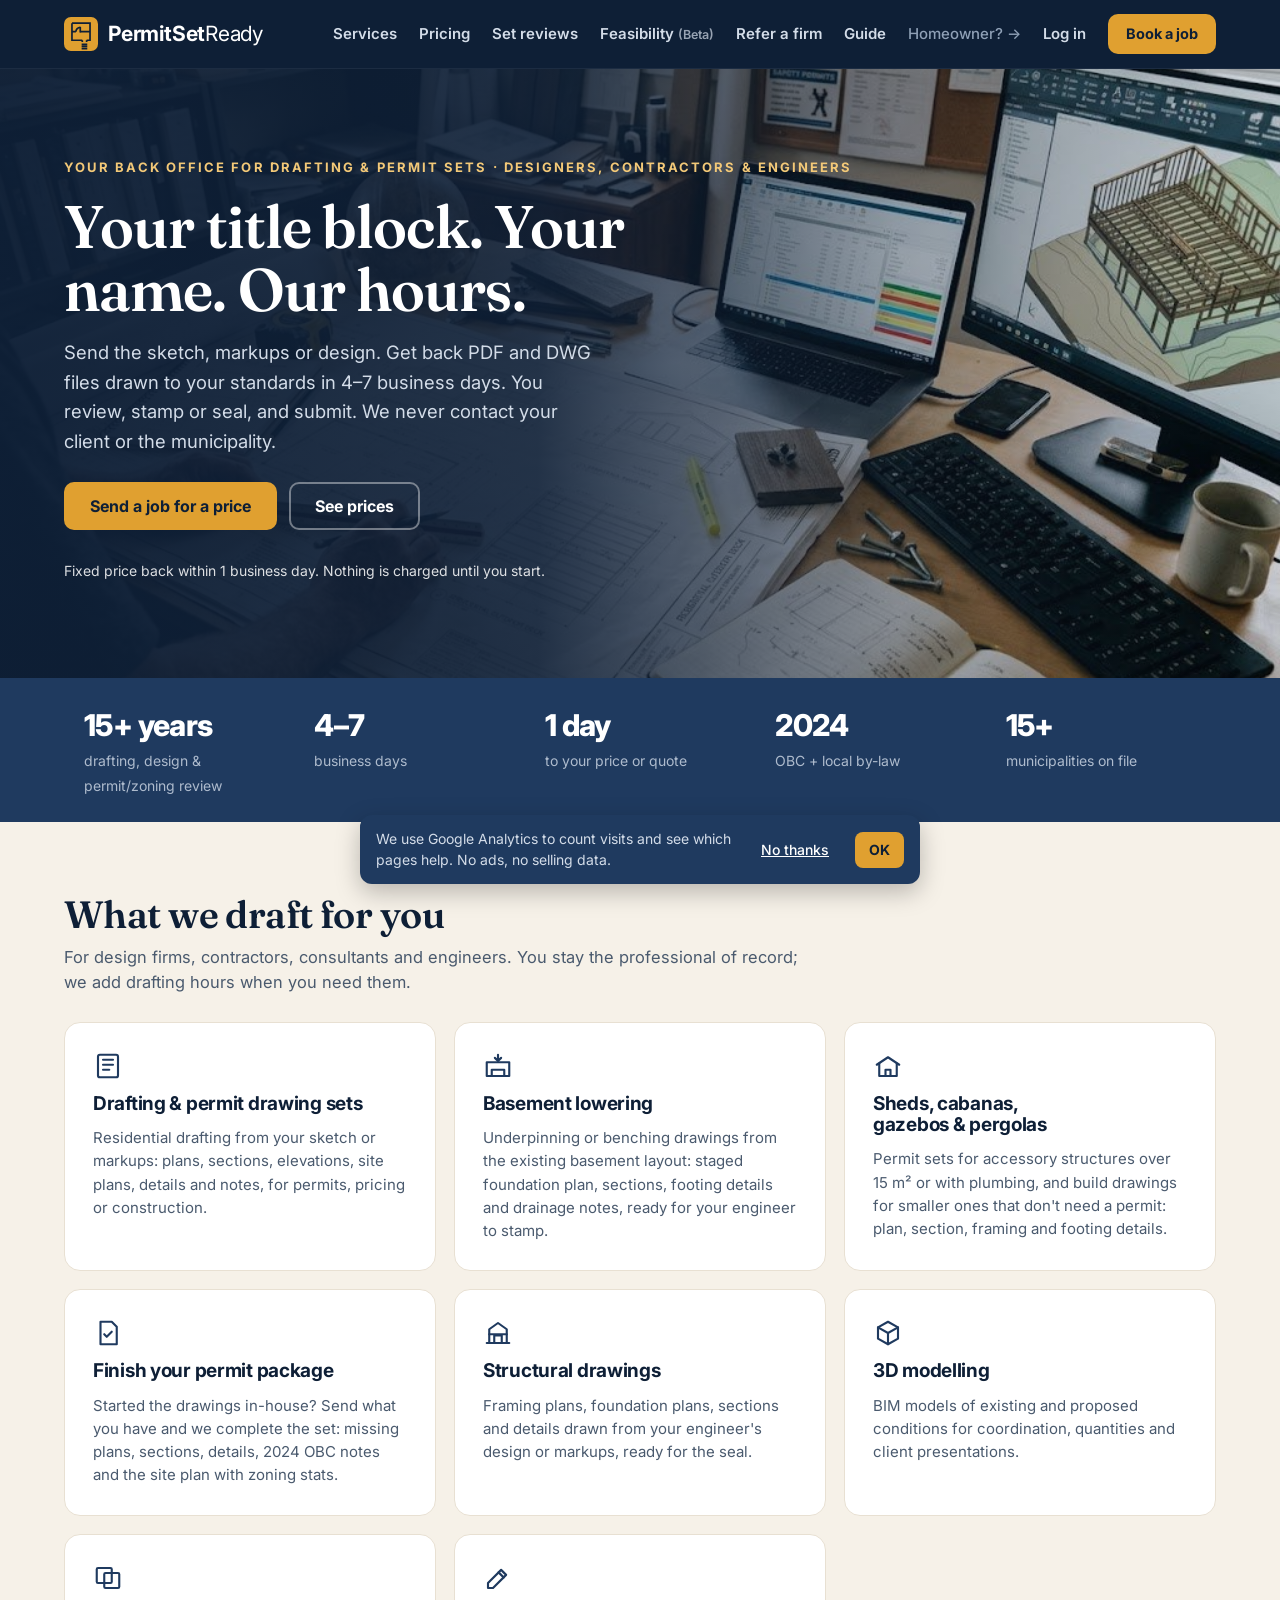
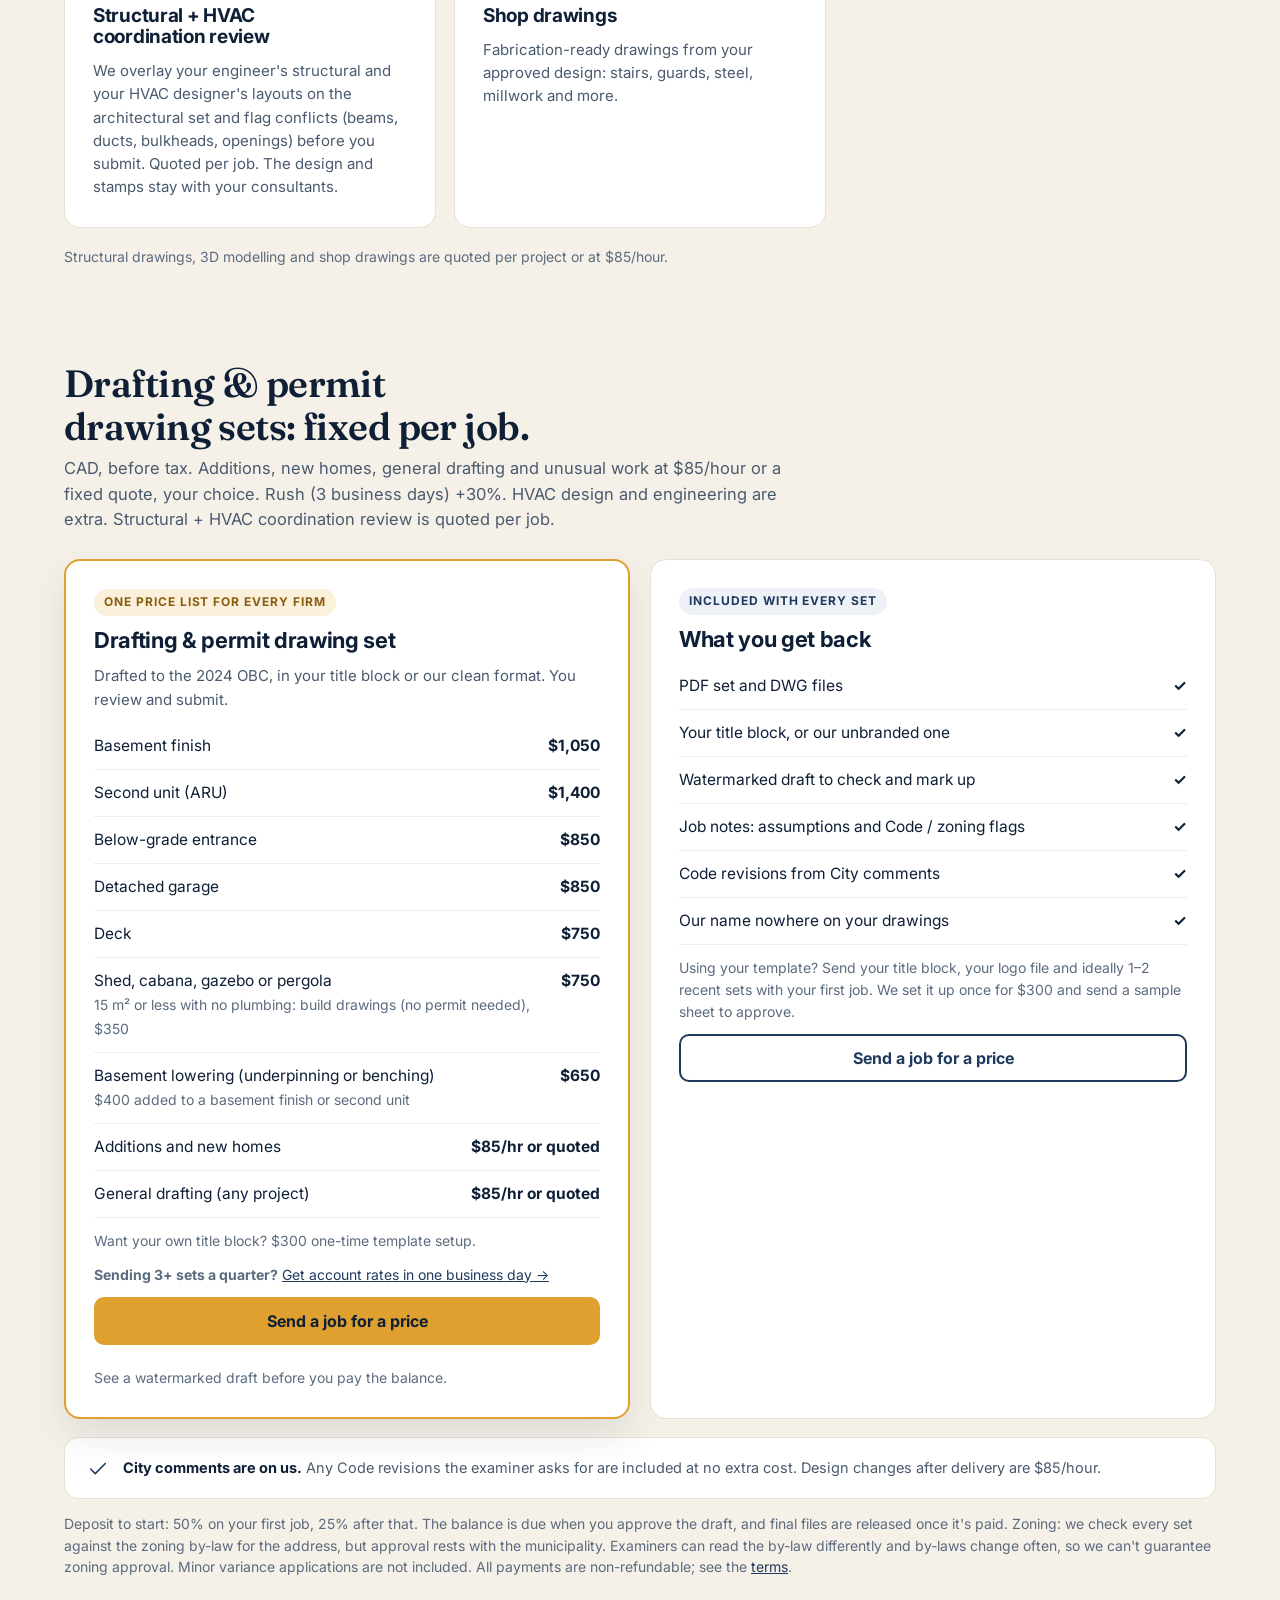
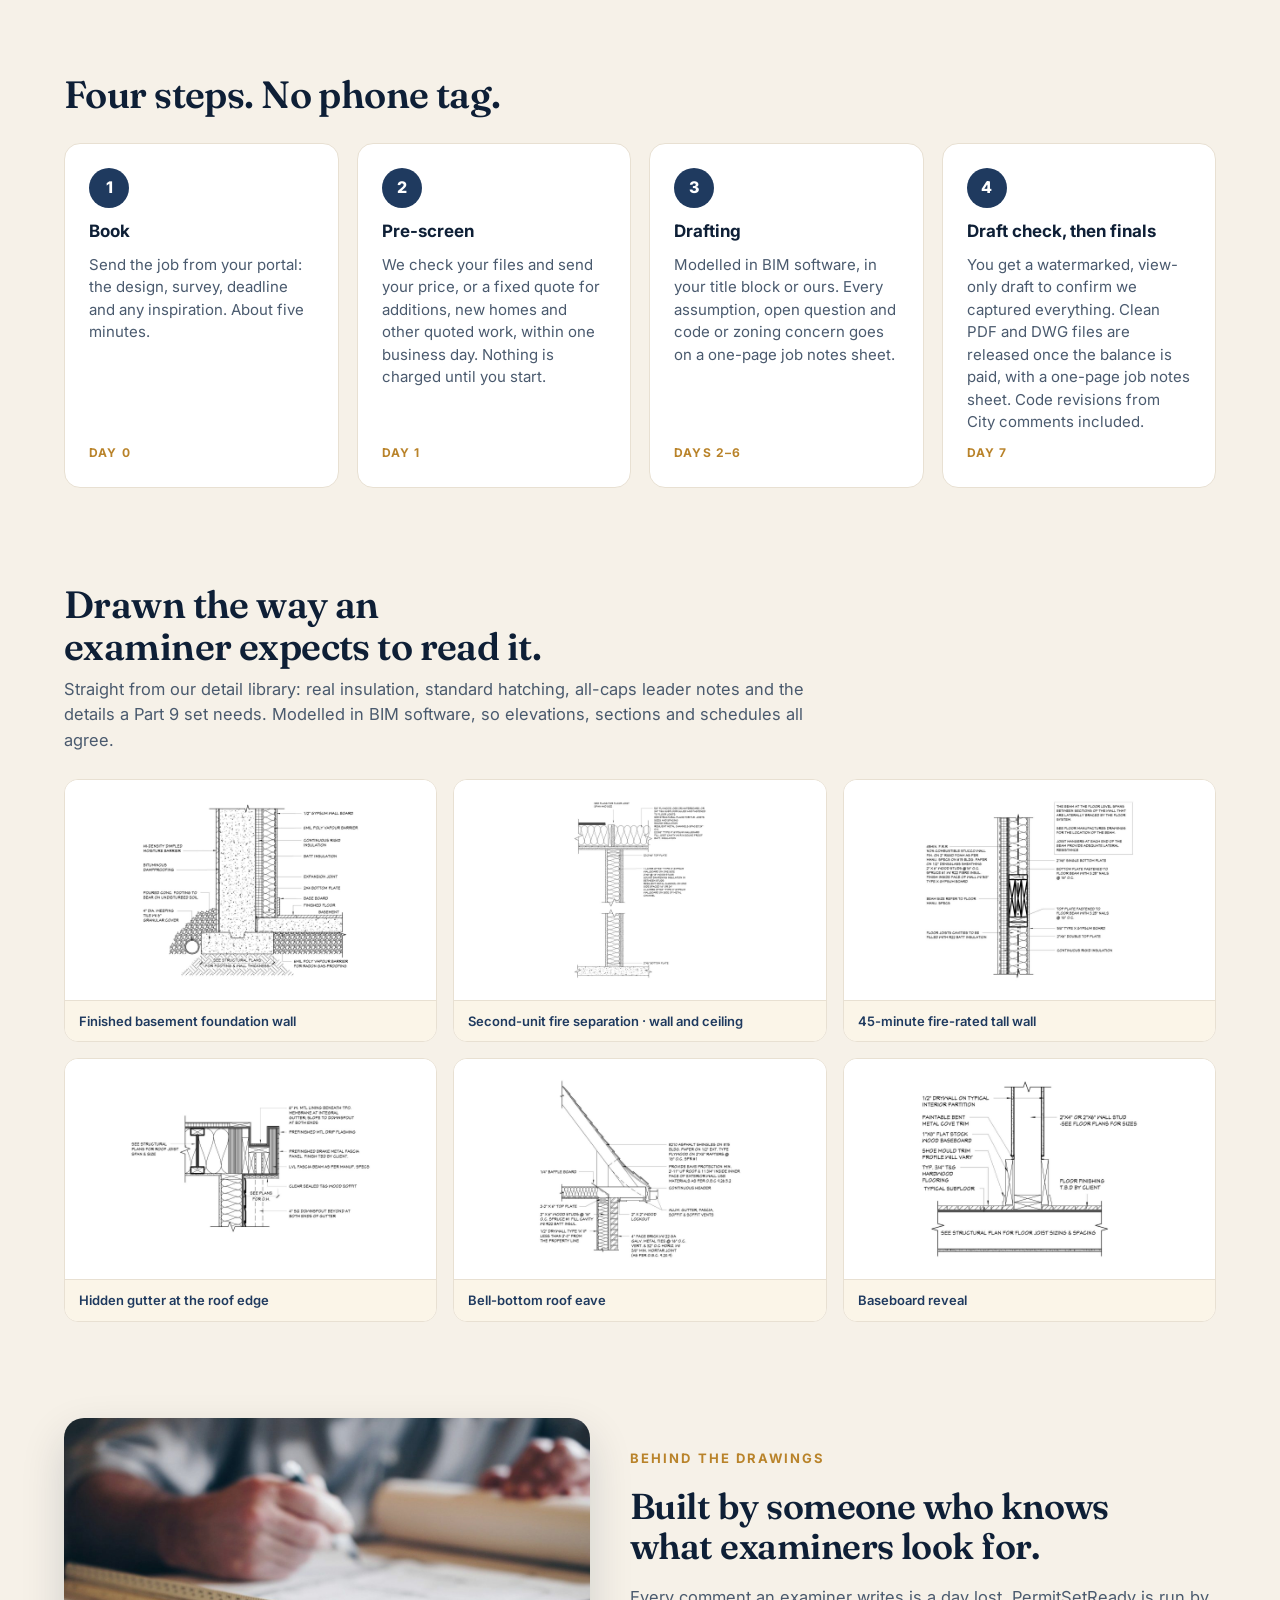
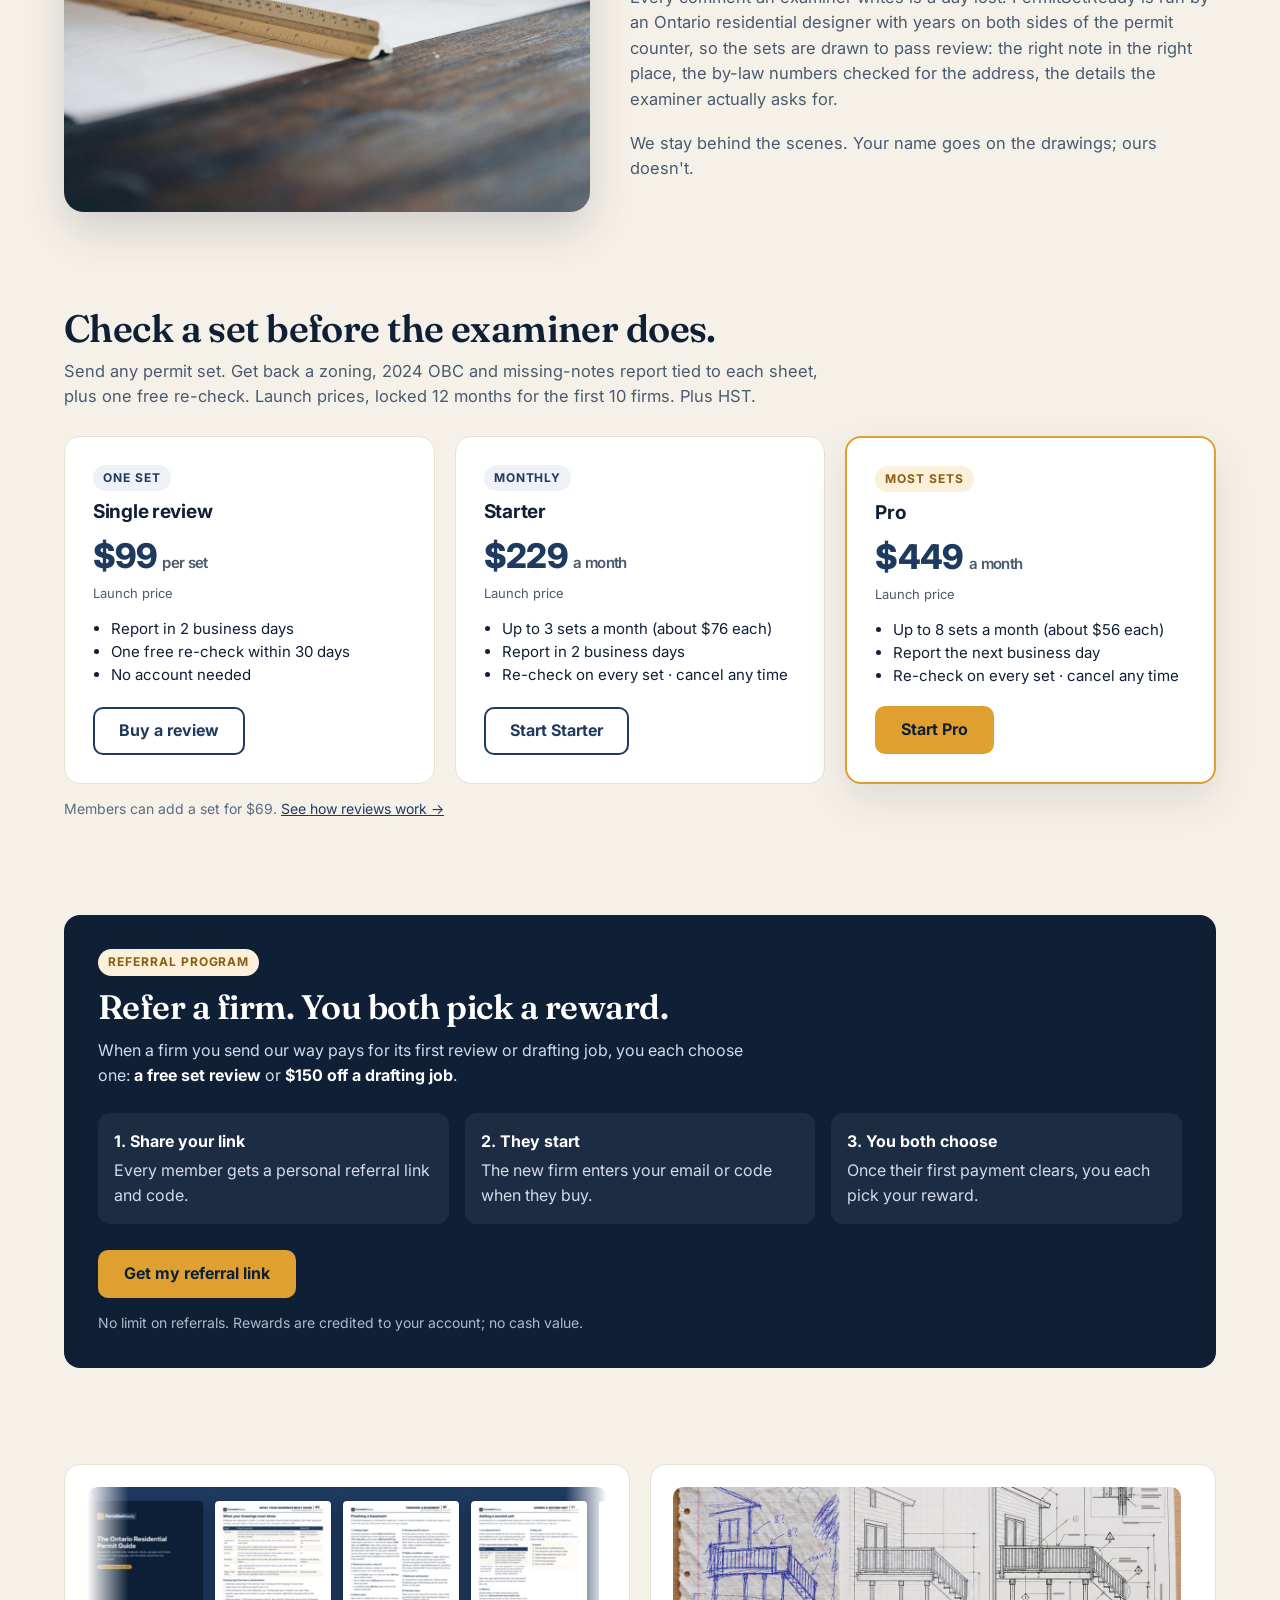
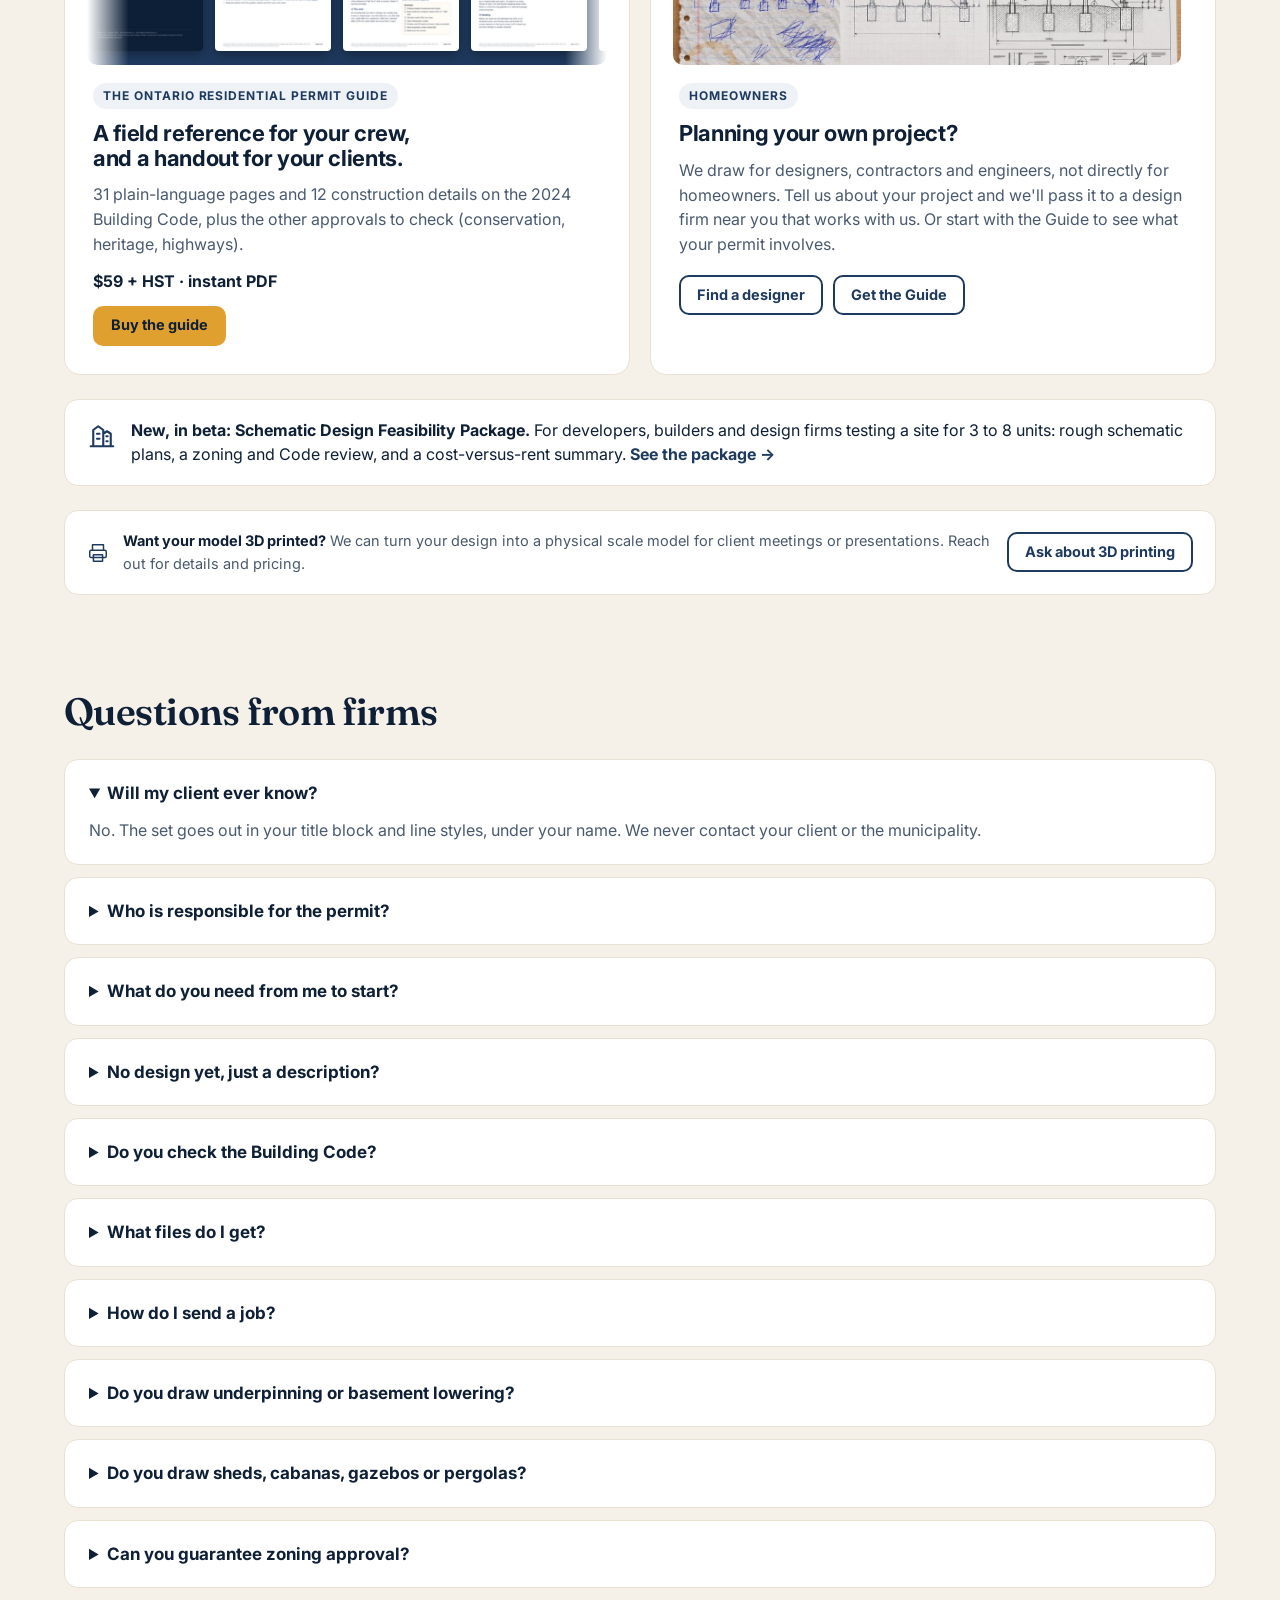
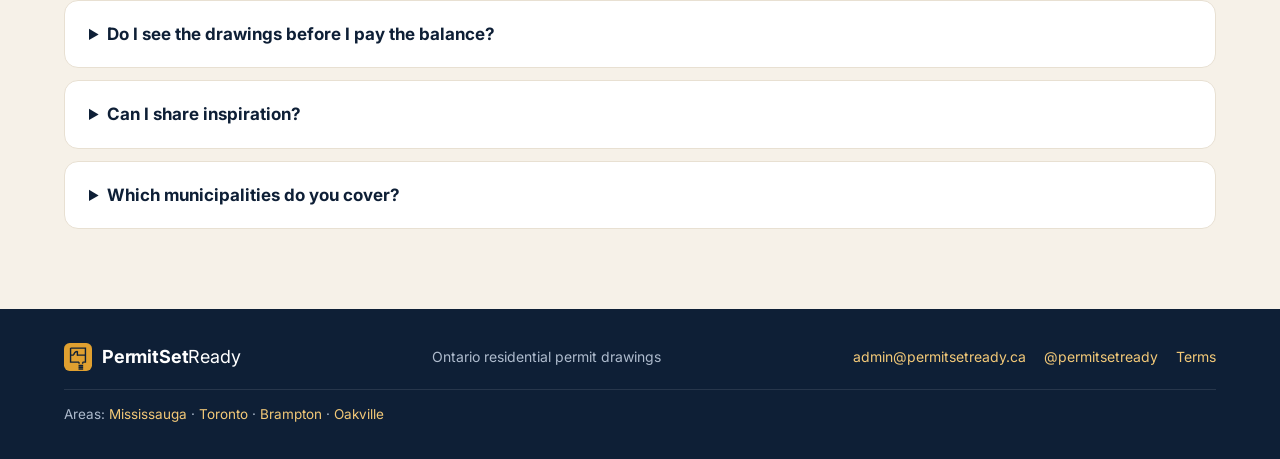
==== commit da35fb03: "Match second pricing button to new CTA Co-Authored-By: Claude Opus 5.5 <noreply@anthropic.com> Claud" ====
--- a/index.html
+++ b/index.html
@@ -138,7 +138,7 @@
           <li><span>Our name nowhere on your drawings</span><b>✓</b></li>
         </ul>
         <p class="small">Using your template? Send your title block, your logo file and ideally 1–2 recent sets with your first job. We set it up once for $300 and send a sample sheet to approve.</p>
-        <a class="btn btn-line" href="/start/#new">Book a job</a>
+        <a class="btn btn-line" href="/start/#new">Send a job for a price</a>
       </div>
     </div>
     <div class="callout" style="margin-top:18px;align-items:flex-start"><svg viewBox="0 0 24 24" width="22" height="22" fill="none" stroke="var(--navy)" stroke-width="1.7" stroke-linecap="round" stroke-linejoin="round" aria-hidden="true"><path d="M20 6L9 17l-5-5"></path></svg><p style="margin:0"><b>City comments are on us.</b> Any Code revisions the examiner asks for are included at no extra cost. Design changes after delivery are $85/hour.</p></div>
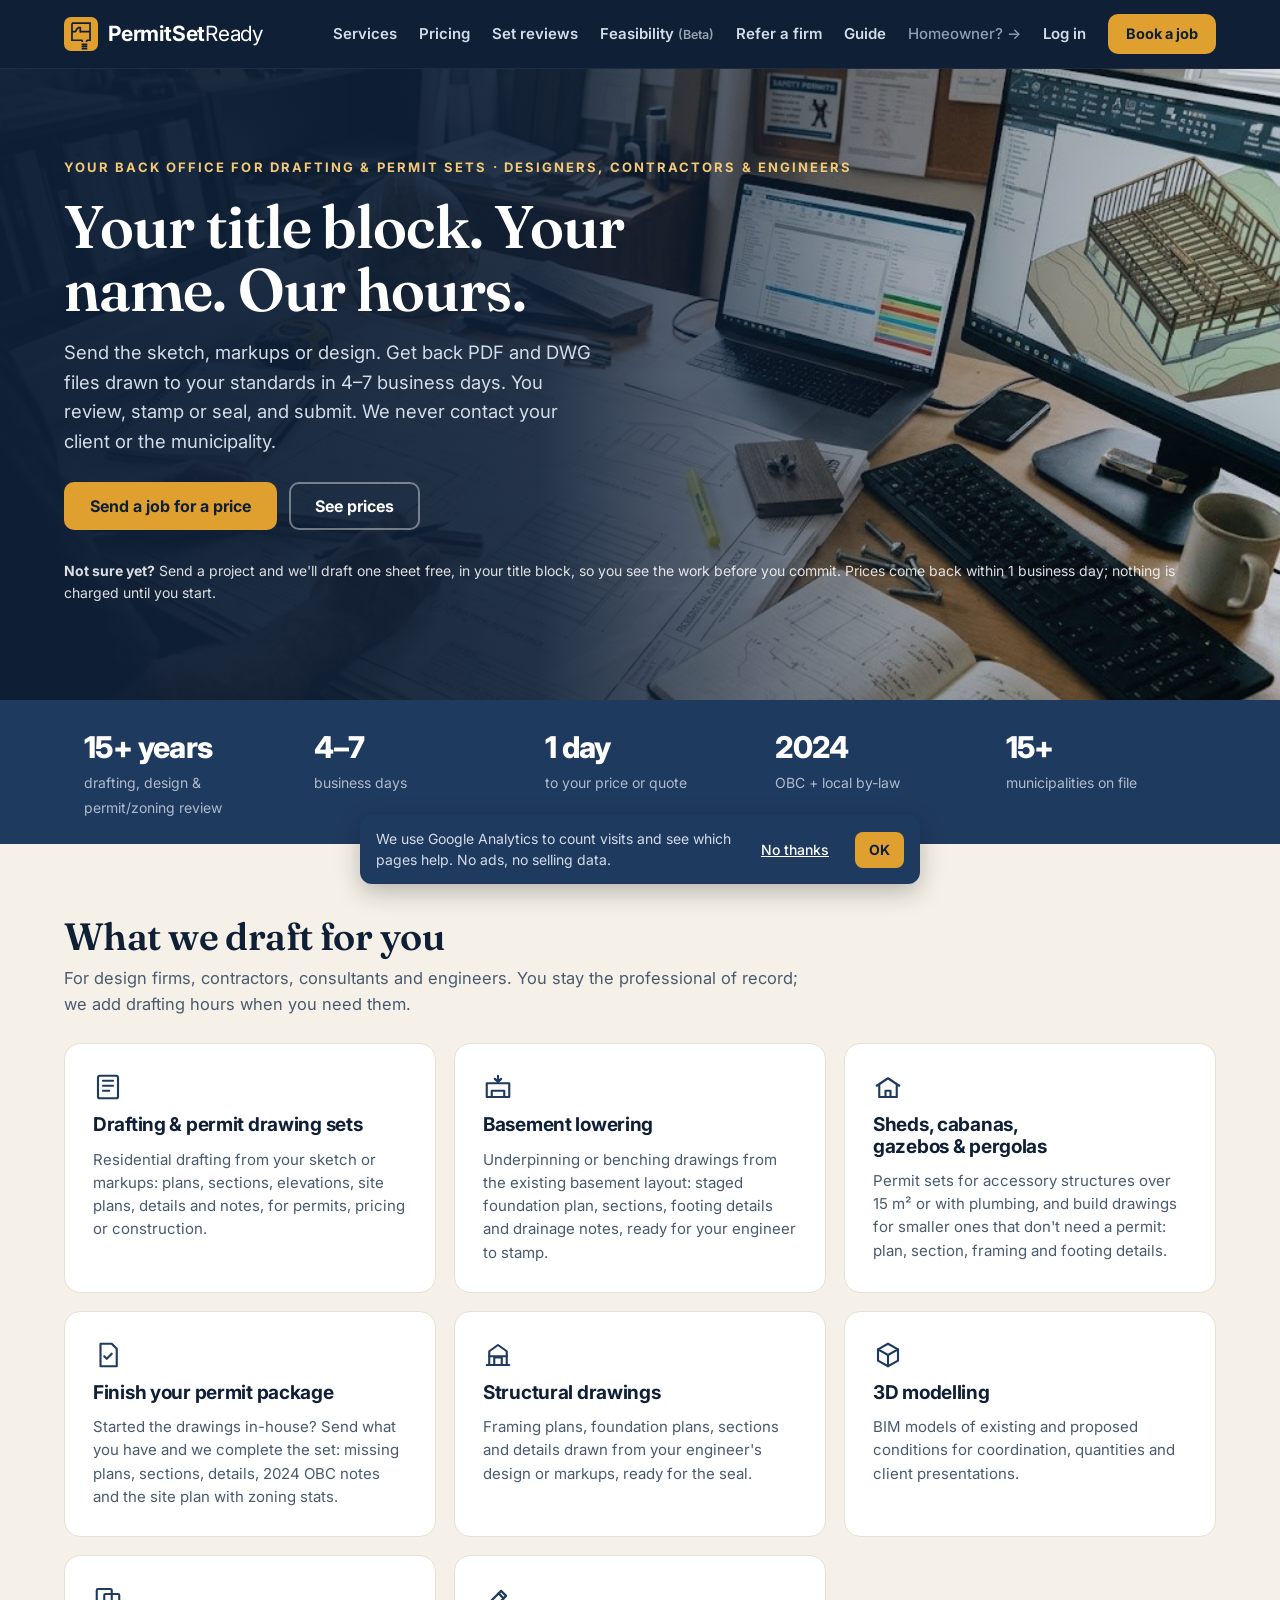
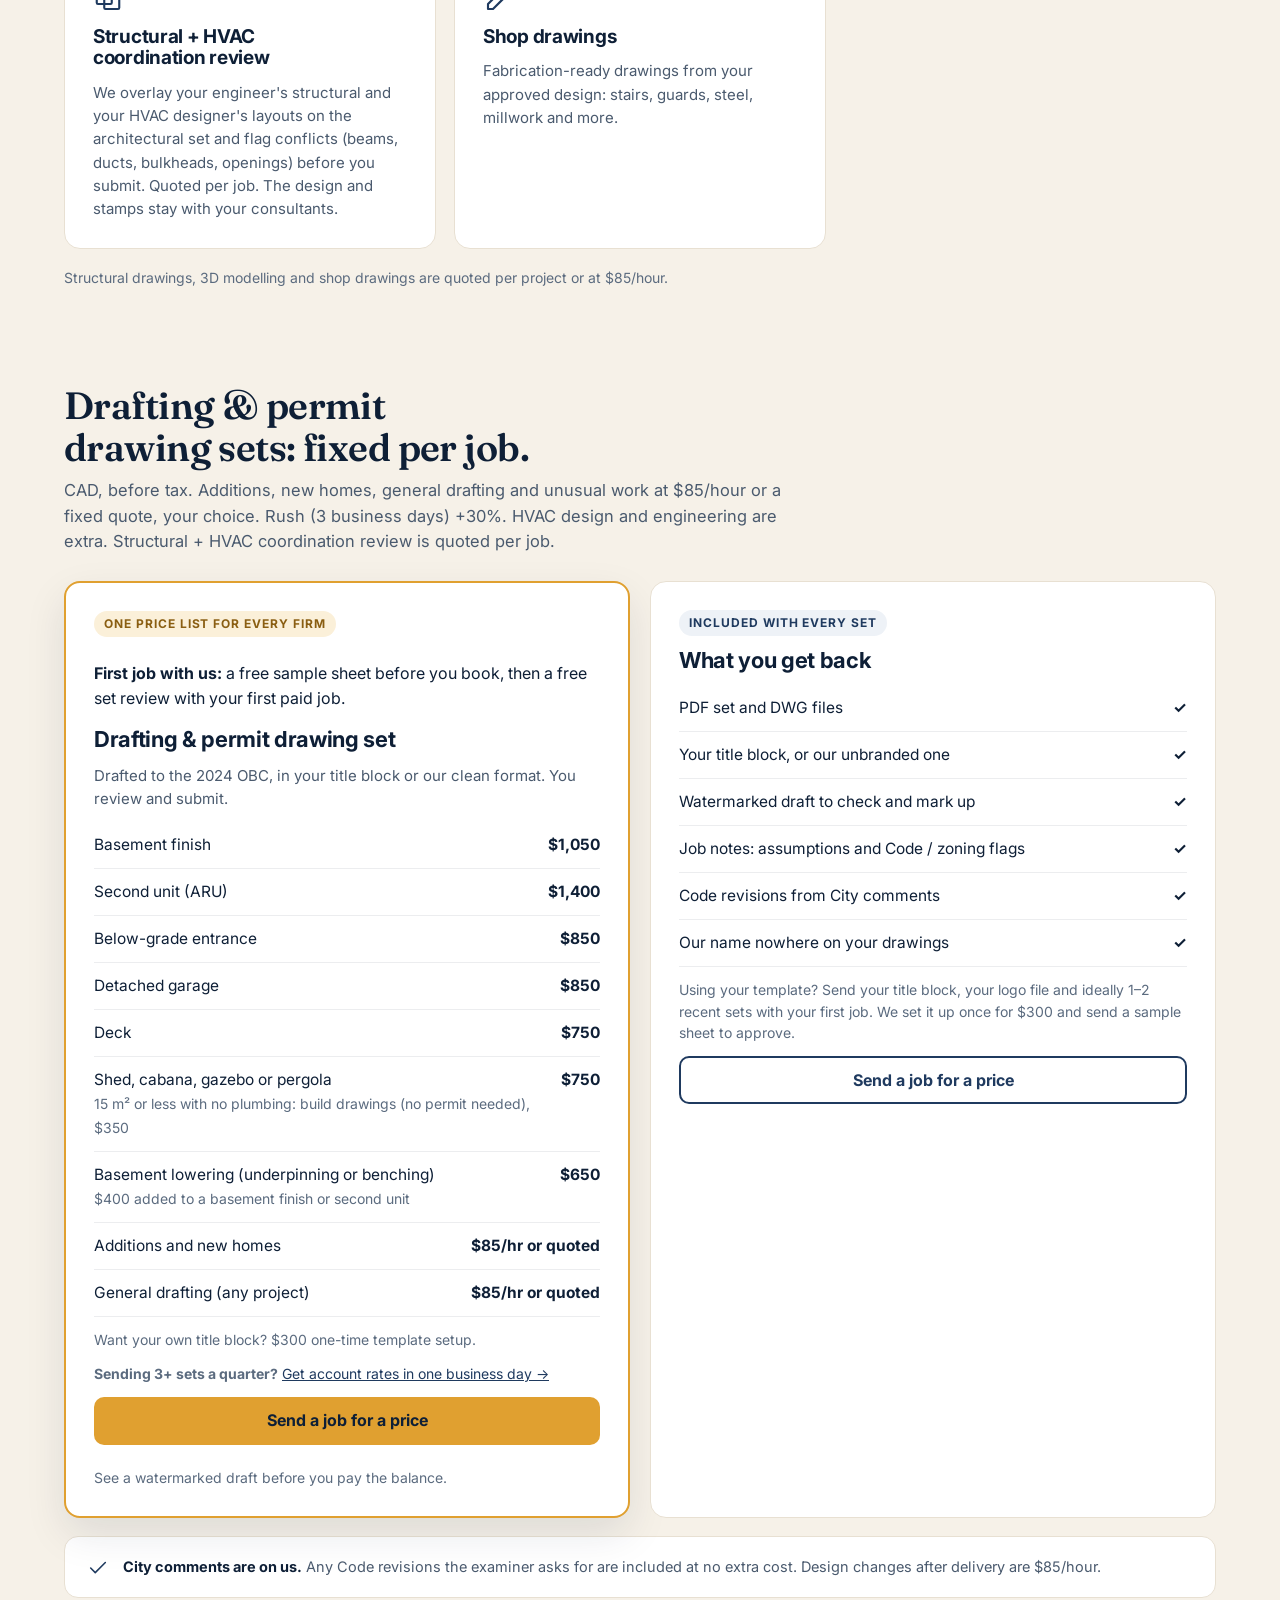
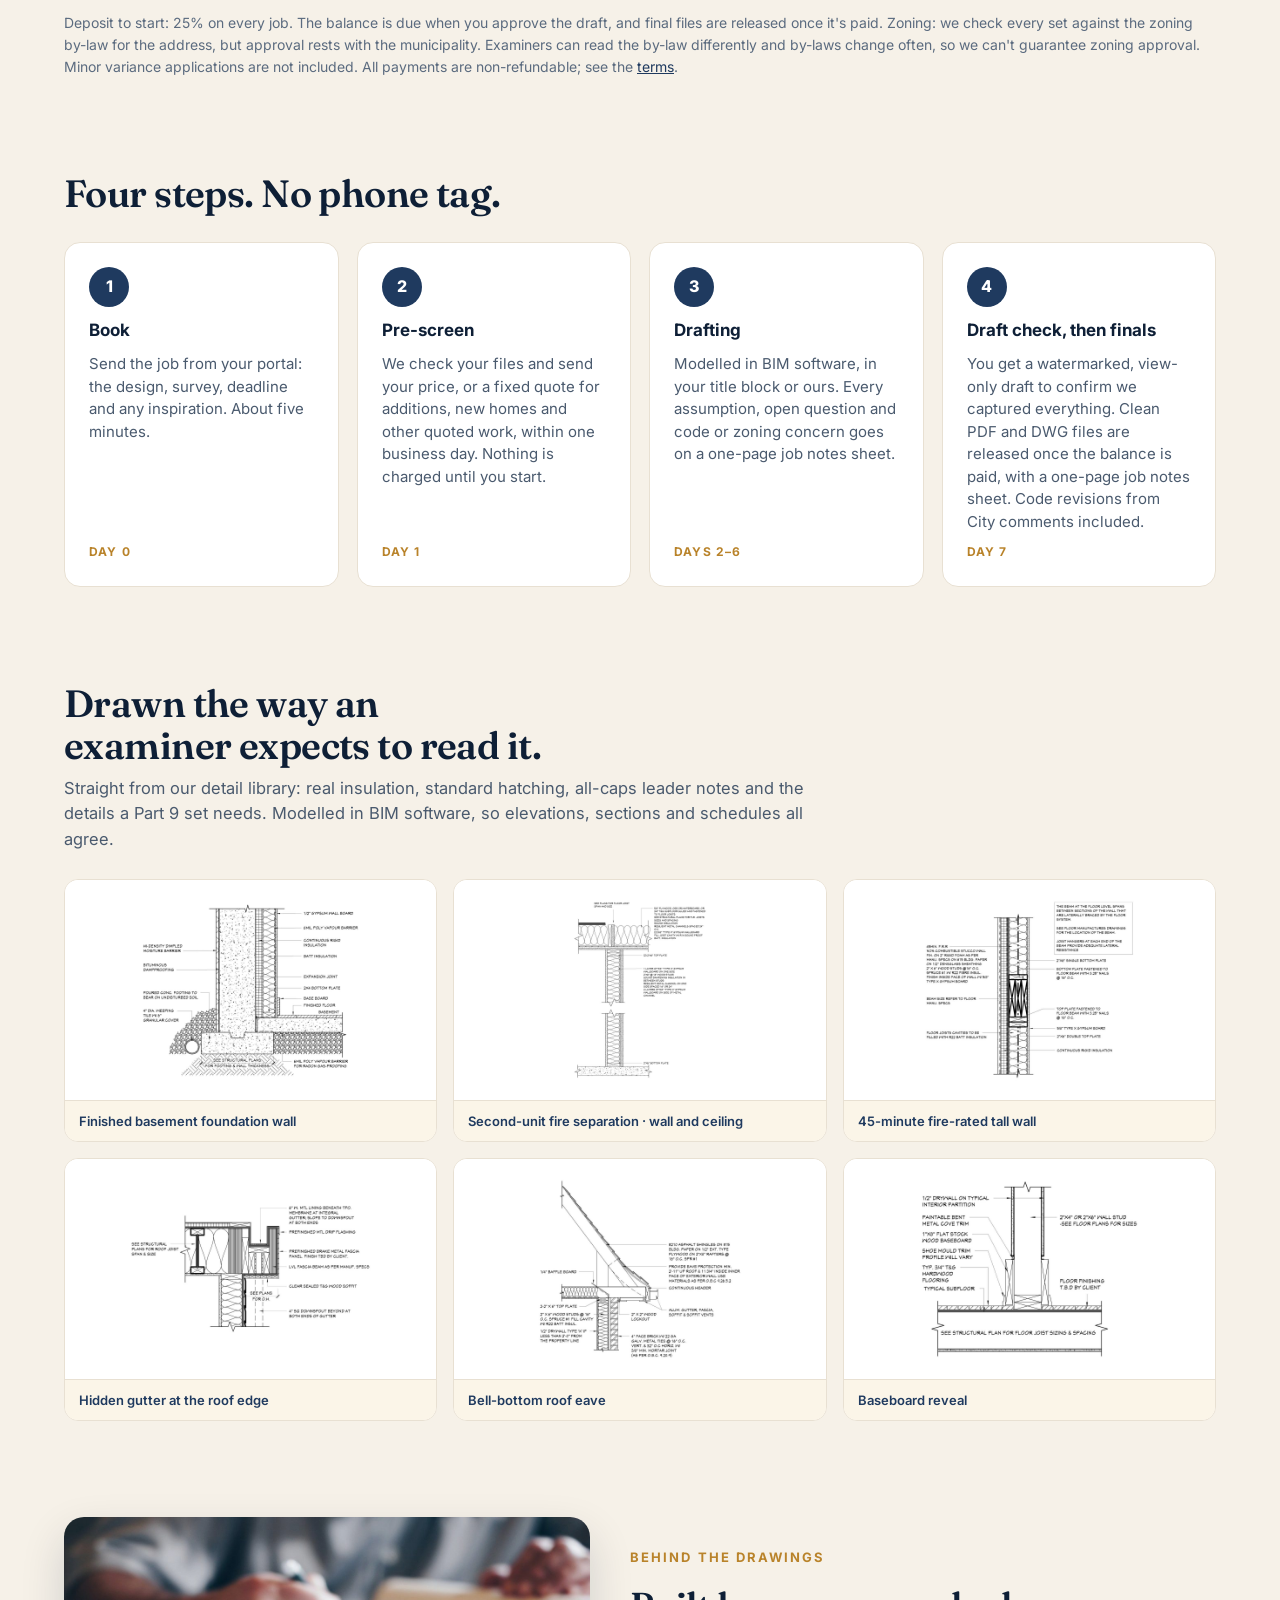
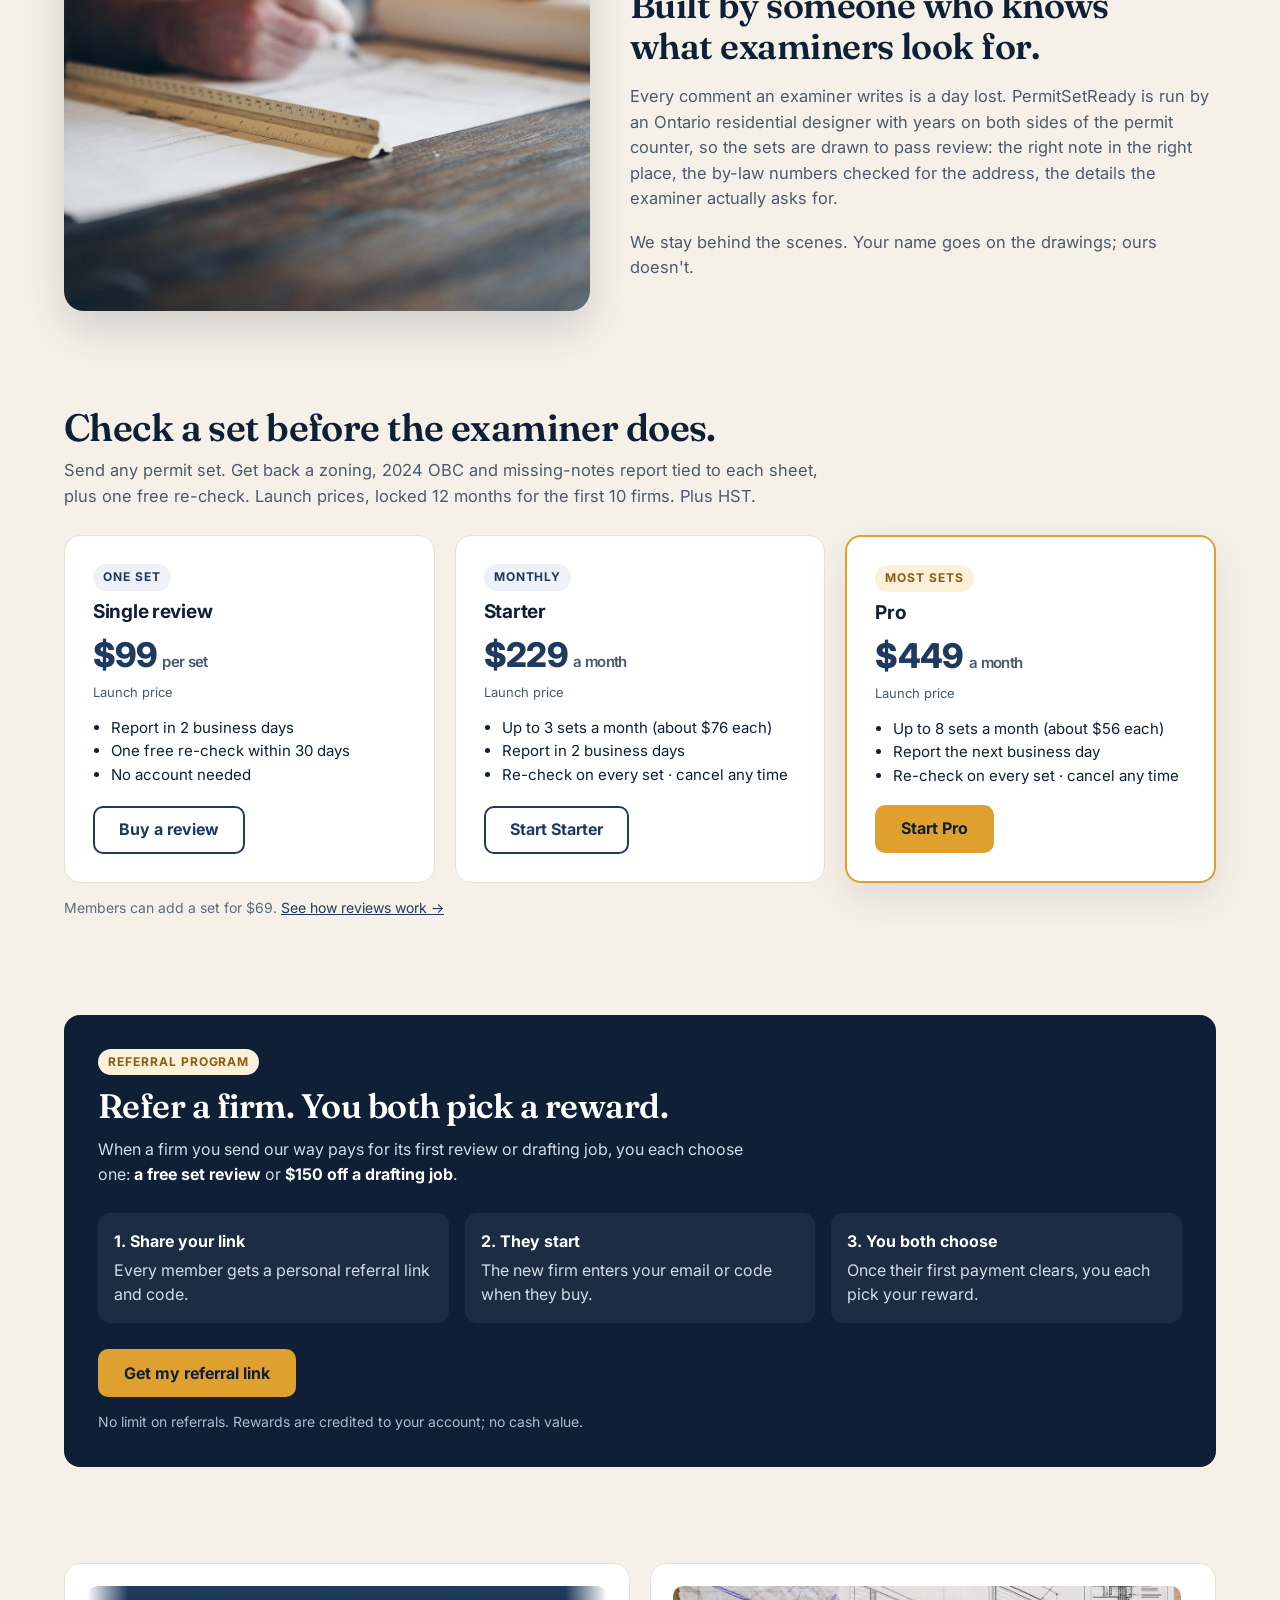
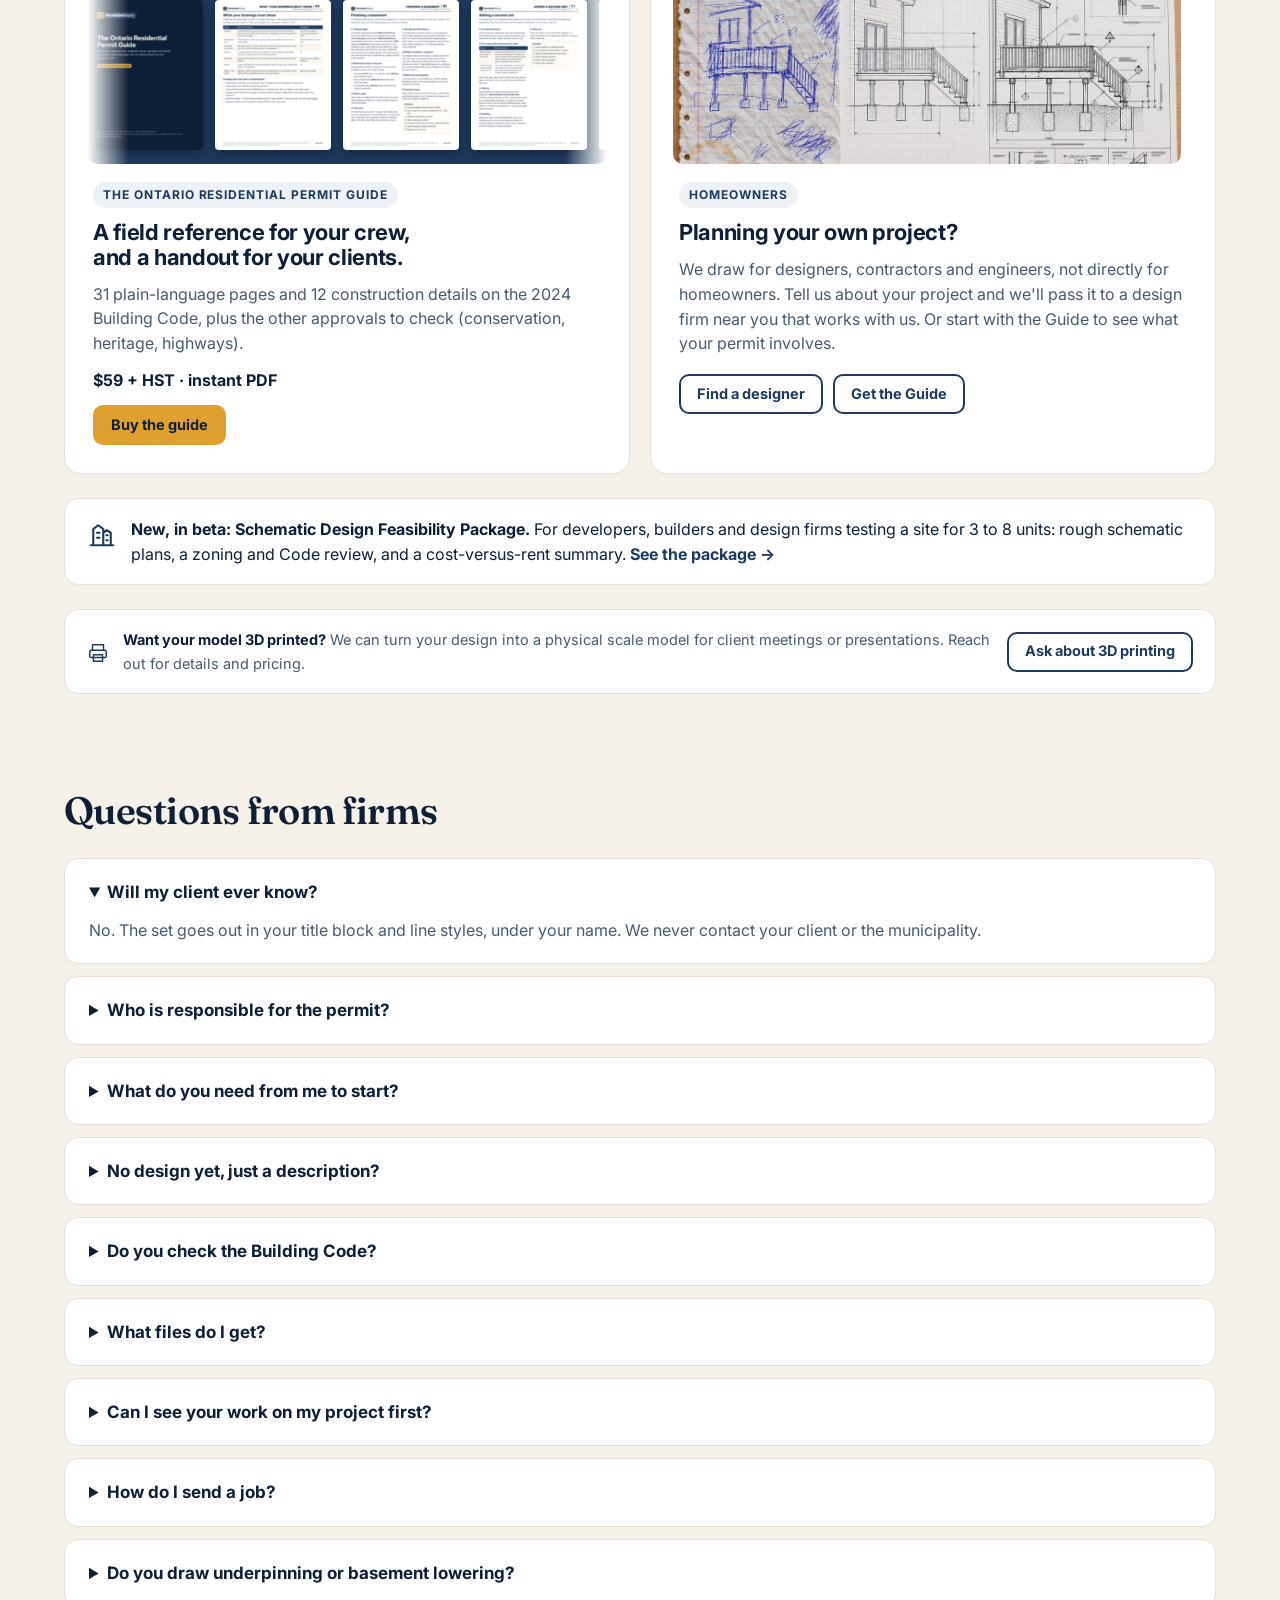
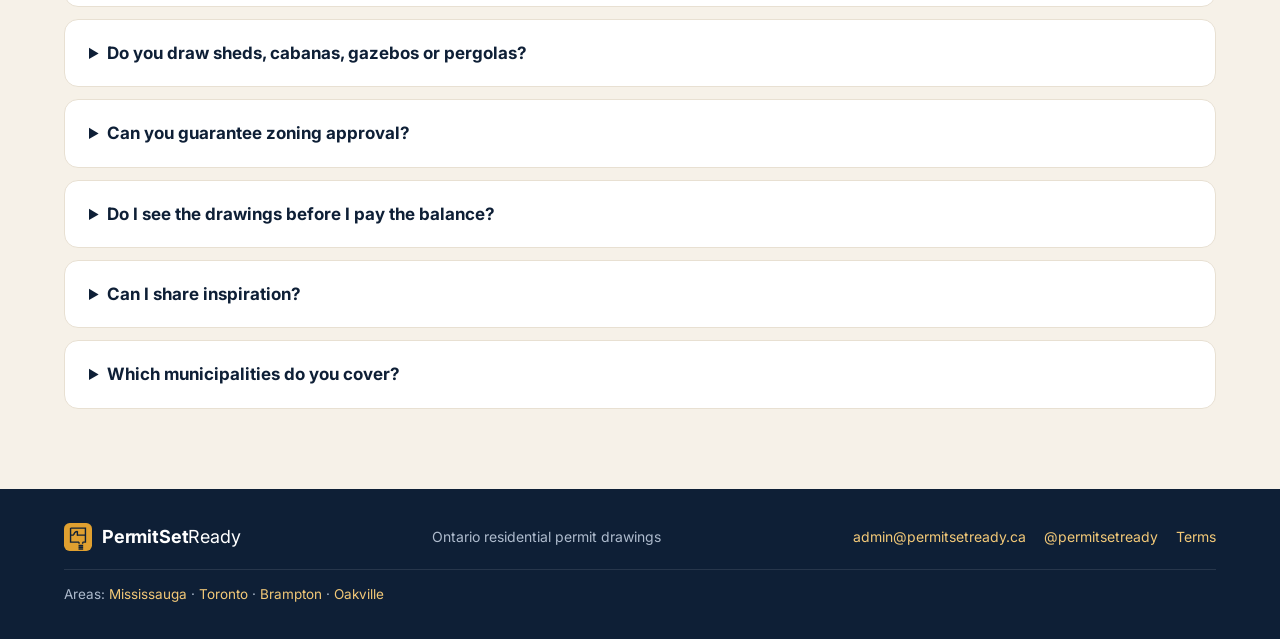
==== commit ebb319c0: "First-job offer: free sample sheet, 25% deposit, free review with first paid job Co-Authored-By: Cla" ====
--- a/index.html
+++ b/index.html
@@ -75,7 +75,7 @@
         <a class="btn btn-amber" href="/start/#new">Send a job for a price</a>
         <a class="btn btn-ghost" href="#pricing">See prices</a>
       </div>
-      <p class="small" style="color:#fff;opacity:.85;margin-top:12px">Fixed price back within 1 business day. Nothing is charged until you start.</p>
+      <p class="small" style="color:#fff;opacity:.85;margin-top:12px"><b>Not sure yet?</b> Send a project and we'll draft one sheet free, in your title block, so you see the work before you commit. Prices come back within 1 business day; nothing is charged until you start.</p>
     </div>
   </section>
   <section style="background:var(--navy)">
@@ -108,6 +108,7 @@
     <div class="grid-2">
       <div class="card feature">
         <span class="pill">One price list for every firm</span>
+        <div class="banner" style="margin:12px 0 4px"><b>First job with us:</b> a free sample sheet before you book, then a free set review with your first paid job.</div>
         <h3 style="font-size:22px">Drafting &amp; permit drawing set</h3>
         <p class="muted" style="font-size:15px">Drafted to the 2024 OBC, in your title block or our clean format. You review and submit.</p>
         <ul class="plist">
@@ -142,7 +143,7 @@
       </div>
     </div>
     <div class="callout" style="margin-top:18px;align-items:flex-start"><svg viewBox="0 0 24 24" width="22" height="22" fill="none" stroke="var(--navy)" stroke-width="1.7" stroke-linecap="round" stroke-linejoin="round" aria-hidden="true"><path d="M20 6L9 17l-5-5"></path></svg><p style="margin:0"><b>City comments are on us.</b> Any Code revisions the examiner asks for are included at no extra cost. Design changes after delivery are $85/hour.</p></div>
-    <p class="small" style="margin-top:14px">Deposit to start: 50% on your first job, 25% after that. The balance is due when you approve the draft, and final files are released once it's paid. Zoning: we check every set against the zoning by-law for the address, but approval rests with the municipality. Examiners can read the by-law differently and by-laws change often, so we can't guarantee zoning approval. Minor variance applications are not included. All payments are non-refundable; see the <a href="/terms/">terms</a>.</p>
+    <p class="small" style="margin-top:14px">Deposit to start: 25% on every job. The balance is due when you approve the draft, and final files are released once it's paid. Zoning: we check every set against the zoning by-law for the address, but approval rests with the municipality. Examiners can read the by-law differently and by-laws change often, so we can't guarantee zoning approval. Minor variance applications are not included. All payments are non-refundable; see the <a href="/terms/">terms</a>.</p>
   </section>
 
   <section class="wrap section" id="how">
@@ -269,6 +270,7 @@
       <details><summary>No design yet, just a description?</summary><p>We can design it. Tick "No design yet" when you book and describe what your client wants. We prepare a layout for you to approve before drafting, quoted per job or at $85/hour. You approve the layout and stay the designer of record.</p></details>
       <details><summary>Do you check the Building Code?</summary><p>We draft to the 2024 Ontario Building Code and flag anything we notice on the job notes sheet, but the final review for code and by-law compliance is yours as the designer of record.</p></details>
       <details><summary>What files do I get?</summary><p>The PDF set and DWG files, plus a one-page job notes sheet listing our assumptions, open questions and any code or zoning concerns. Native Revit models aren't included.</p></details>
+      <details><summary>Can I see your work on my project first?</summary><p>Yes. When you book, tick "Free sample sheet first". We draft one sheet of your project, usually the main floor plan, in your title block or ours, and send it as a watermarked, view-only draft. It's free, one per firm. If you go ahead, that sheet becomes sheet 1 of your set.</p></details>
       <details><summary>How do I send a job?</summary><p>Click Book a job, sign in with your email and fill in the six short steps. Upload your files or share a Drive or Dropbox link. We pre-screen your files and send your price or fixed quote within one business day.</p></details>
       <details><summary>Do you draw underpinning or basement lowering?</summary><p>Yes, underpinning or benching. Send the existing basement layout and the survey, and tell us the foundation type (block, poured concrete or rubble stone). We draw the full set: staged foundation plan, sections and details, plus the basement layout if you're finishing it. Your engineer reviews and stamps it, and one round of their markups is included once the job is paid in full, if uploaded within 6 weeks of the final files. $650, or $400 added to a basement finish or second unit. Contractors without an engineer can ask us to refer one.</p></details>
       <details><summary>Do you draw sheds, cabanas, gazebos or pergolas?</summary><p>Yes. Over 15 m², or with plumbing, they need a building permit: we draw the full permit set for $750. At 15 m² or less with no plumbing, most Ontario municipalities don't require a permit, so we draw build drawings instead (plan, section, framing and footing details) for $350, with a note on the first sheet that they weren't reviewed by a building official. Zoning still applies at any size, so check setbacks, height and lot coverage, and confirm with the municipality whether a permit is needed.</p></details>
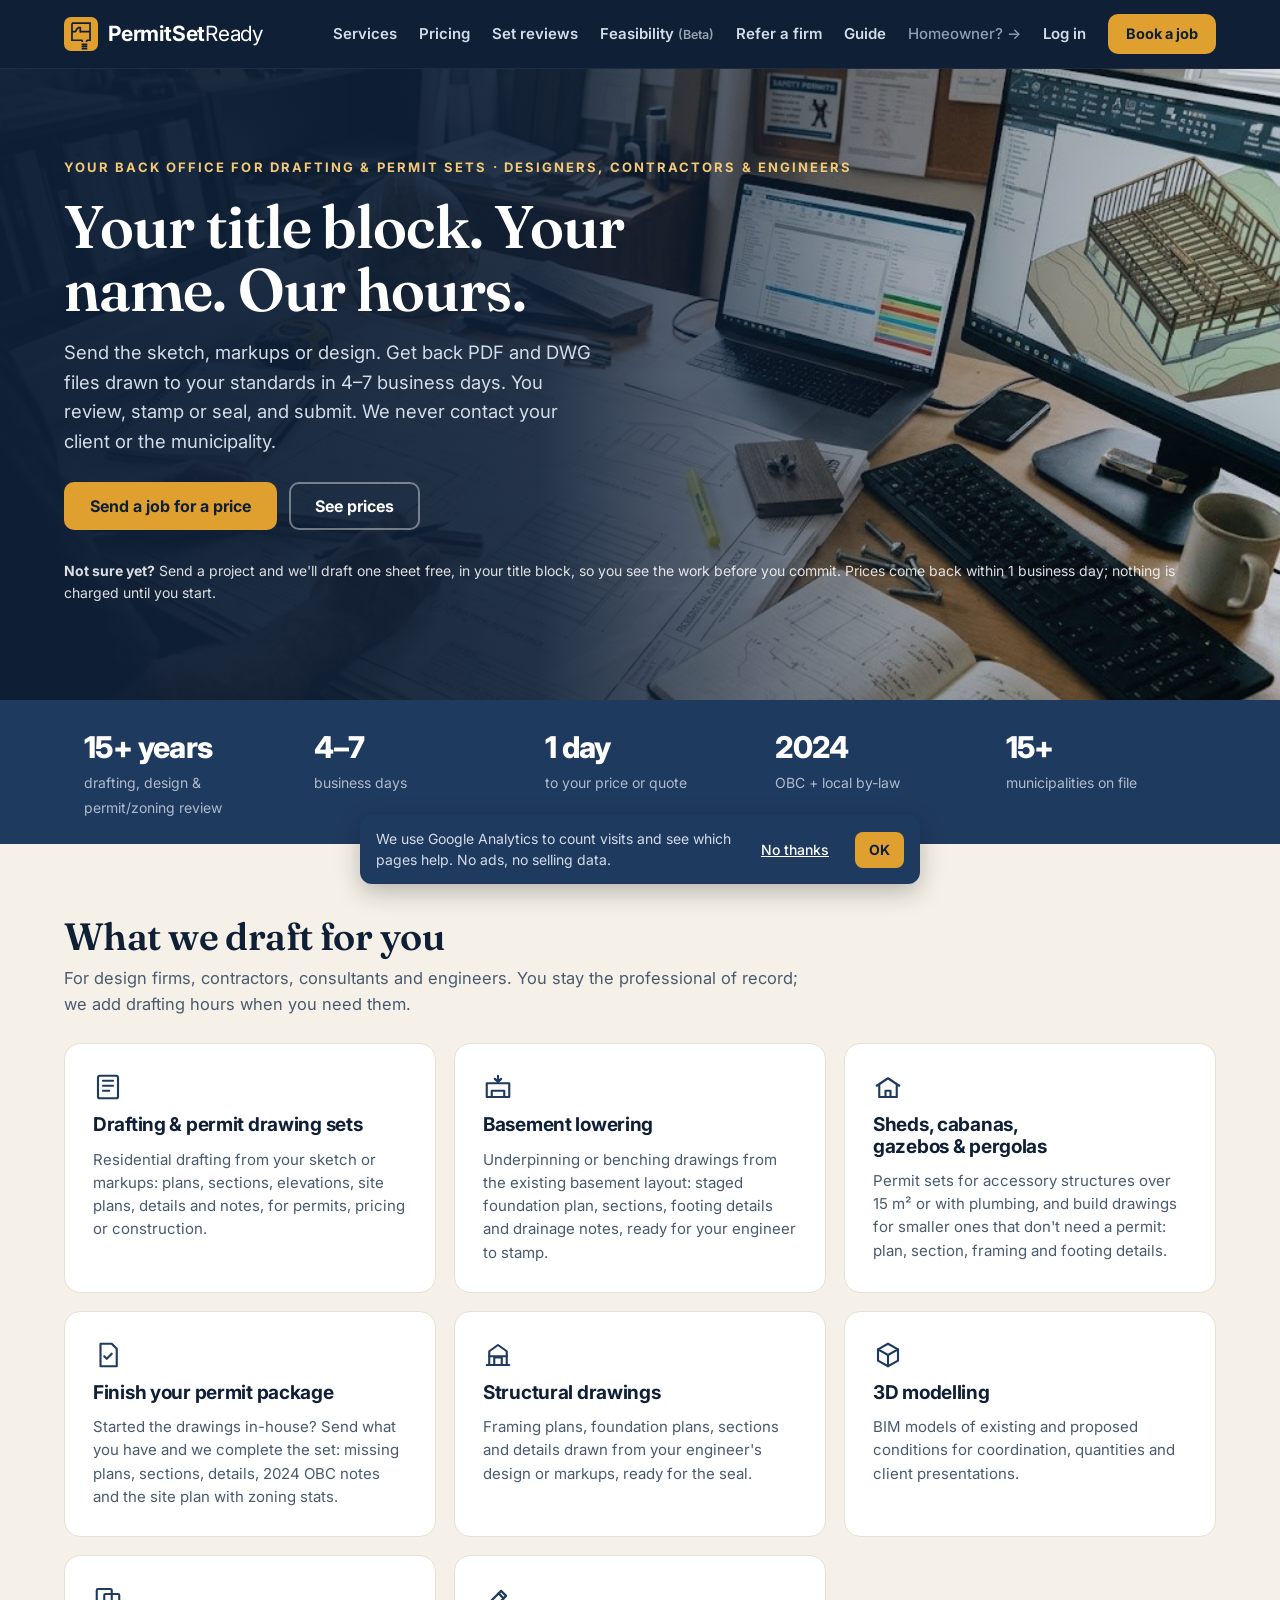
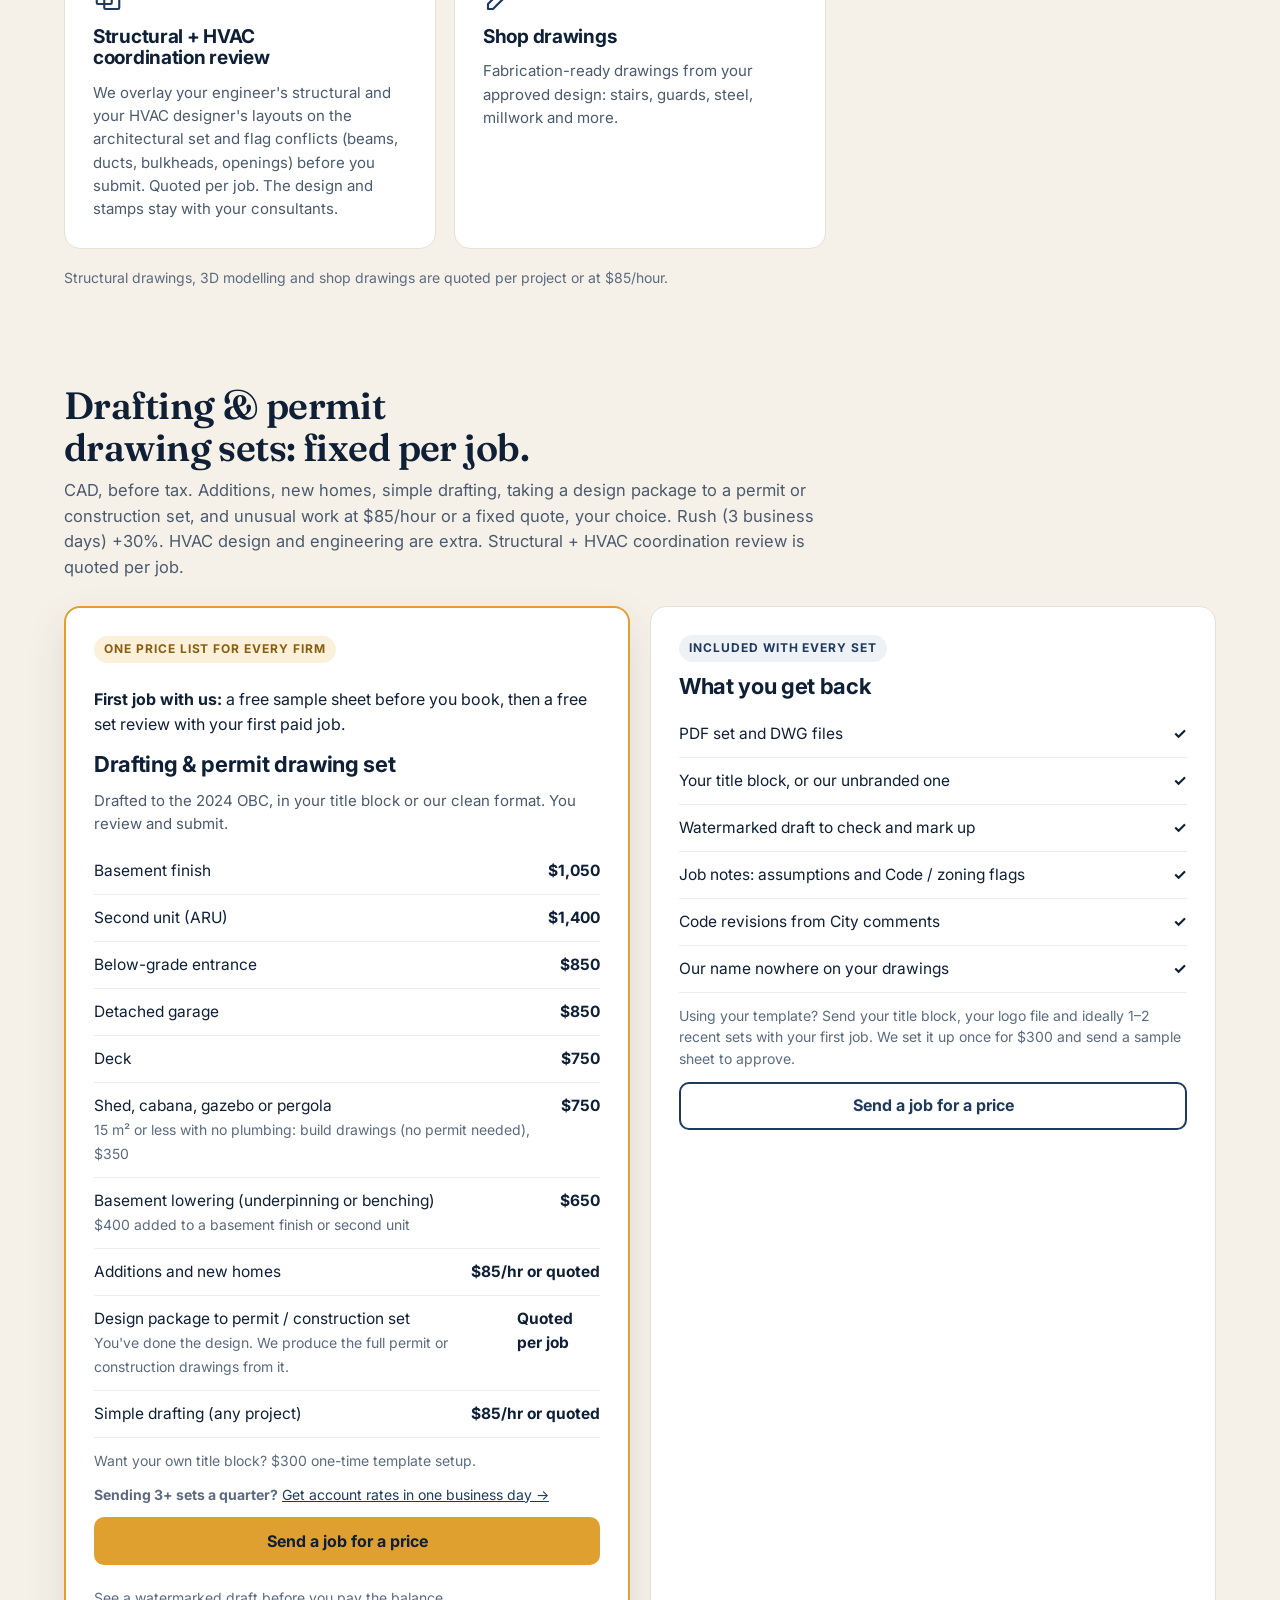
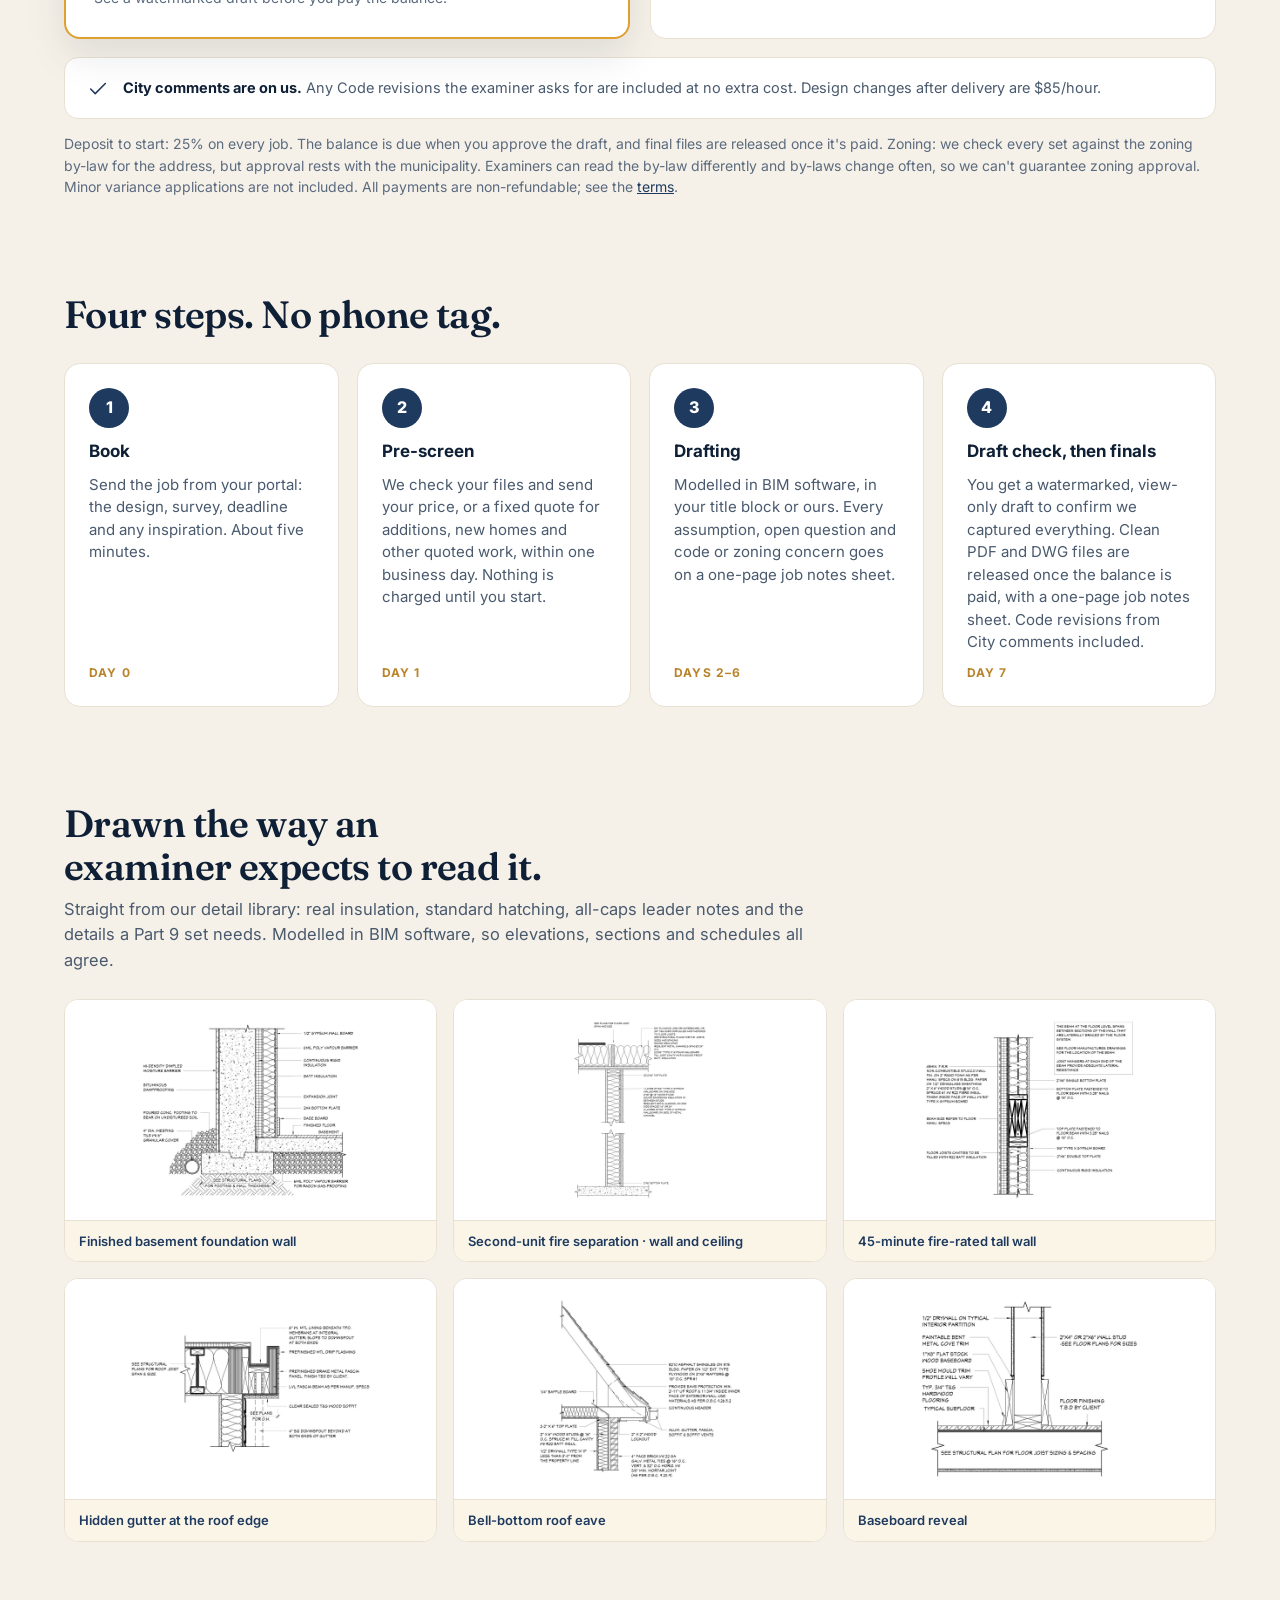
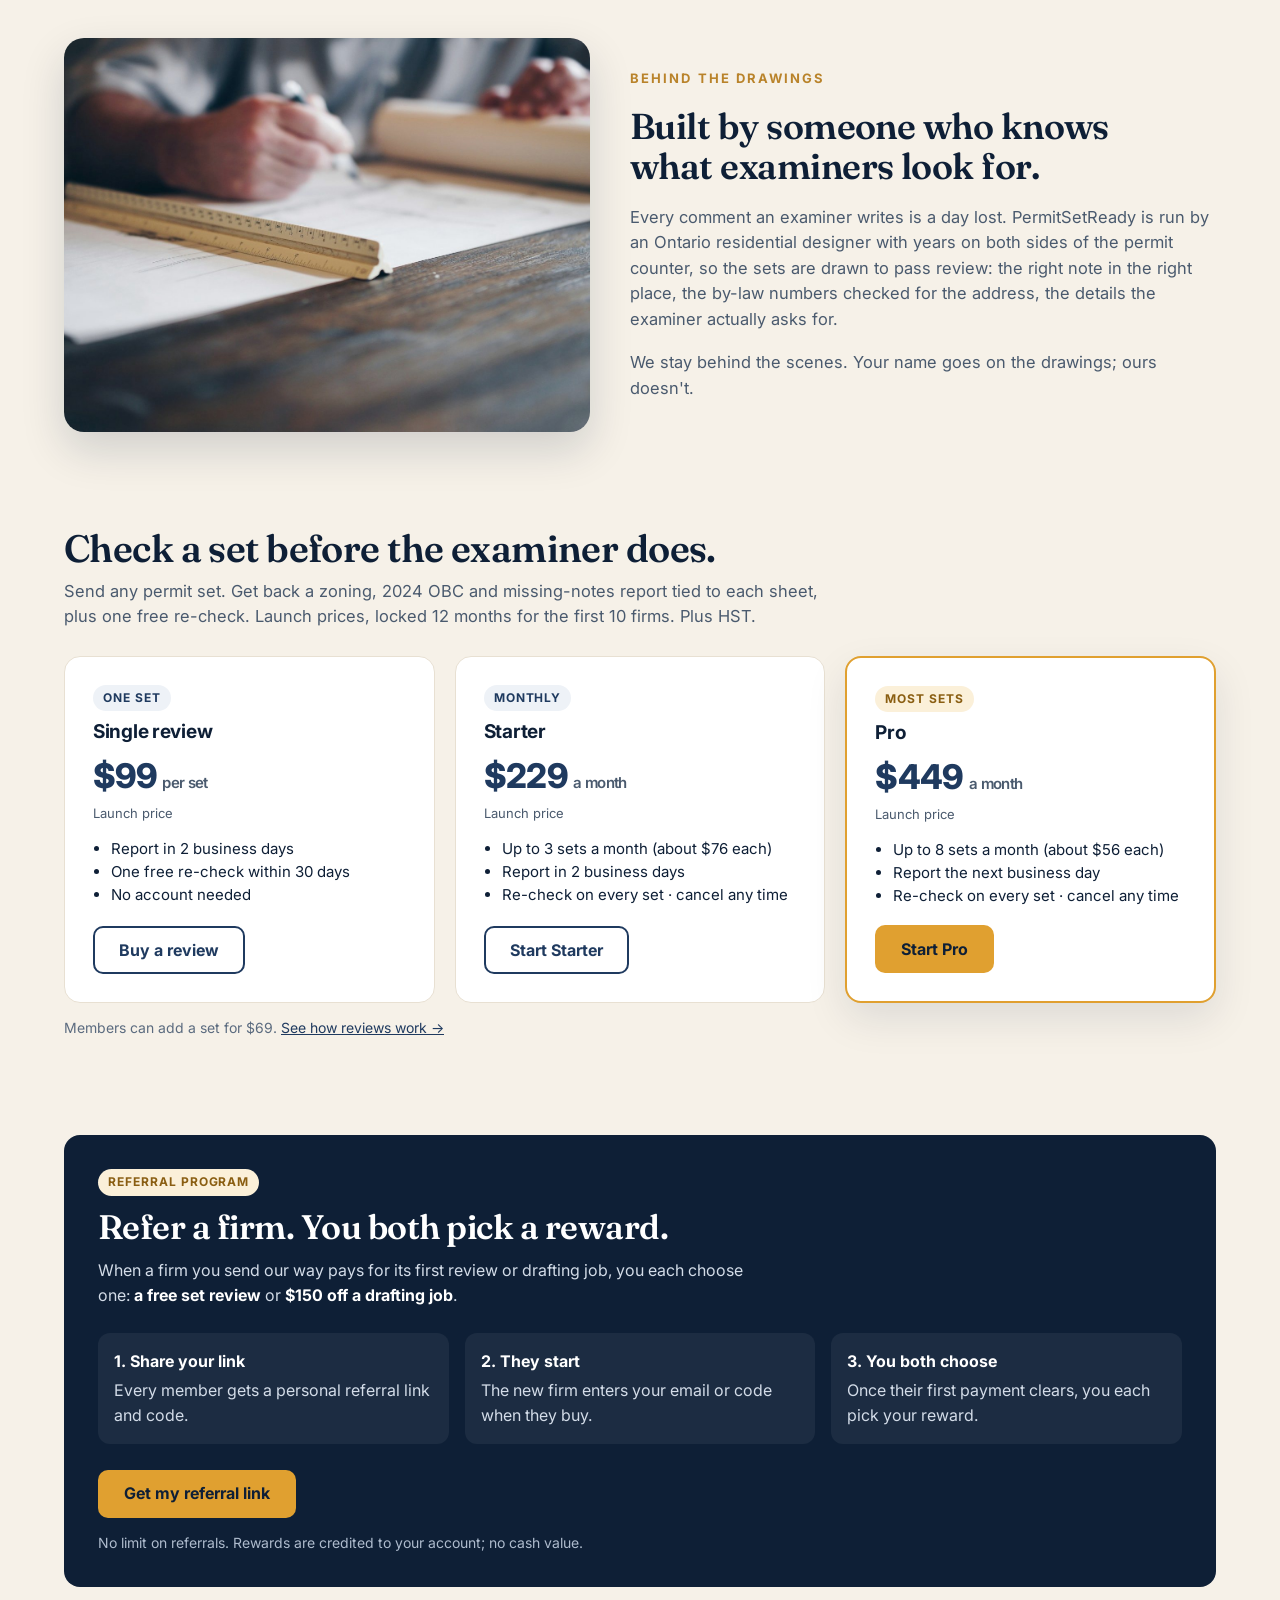
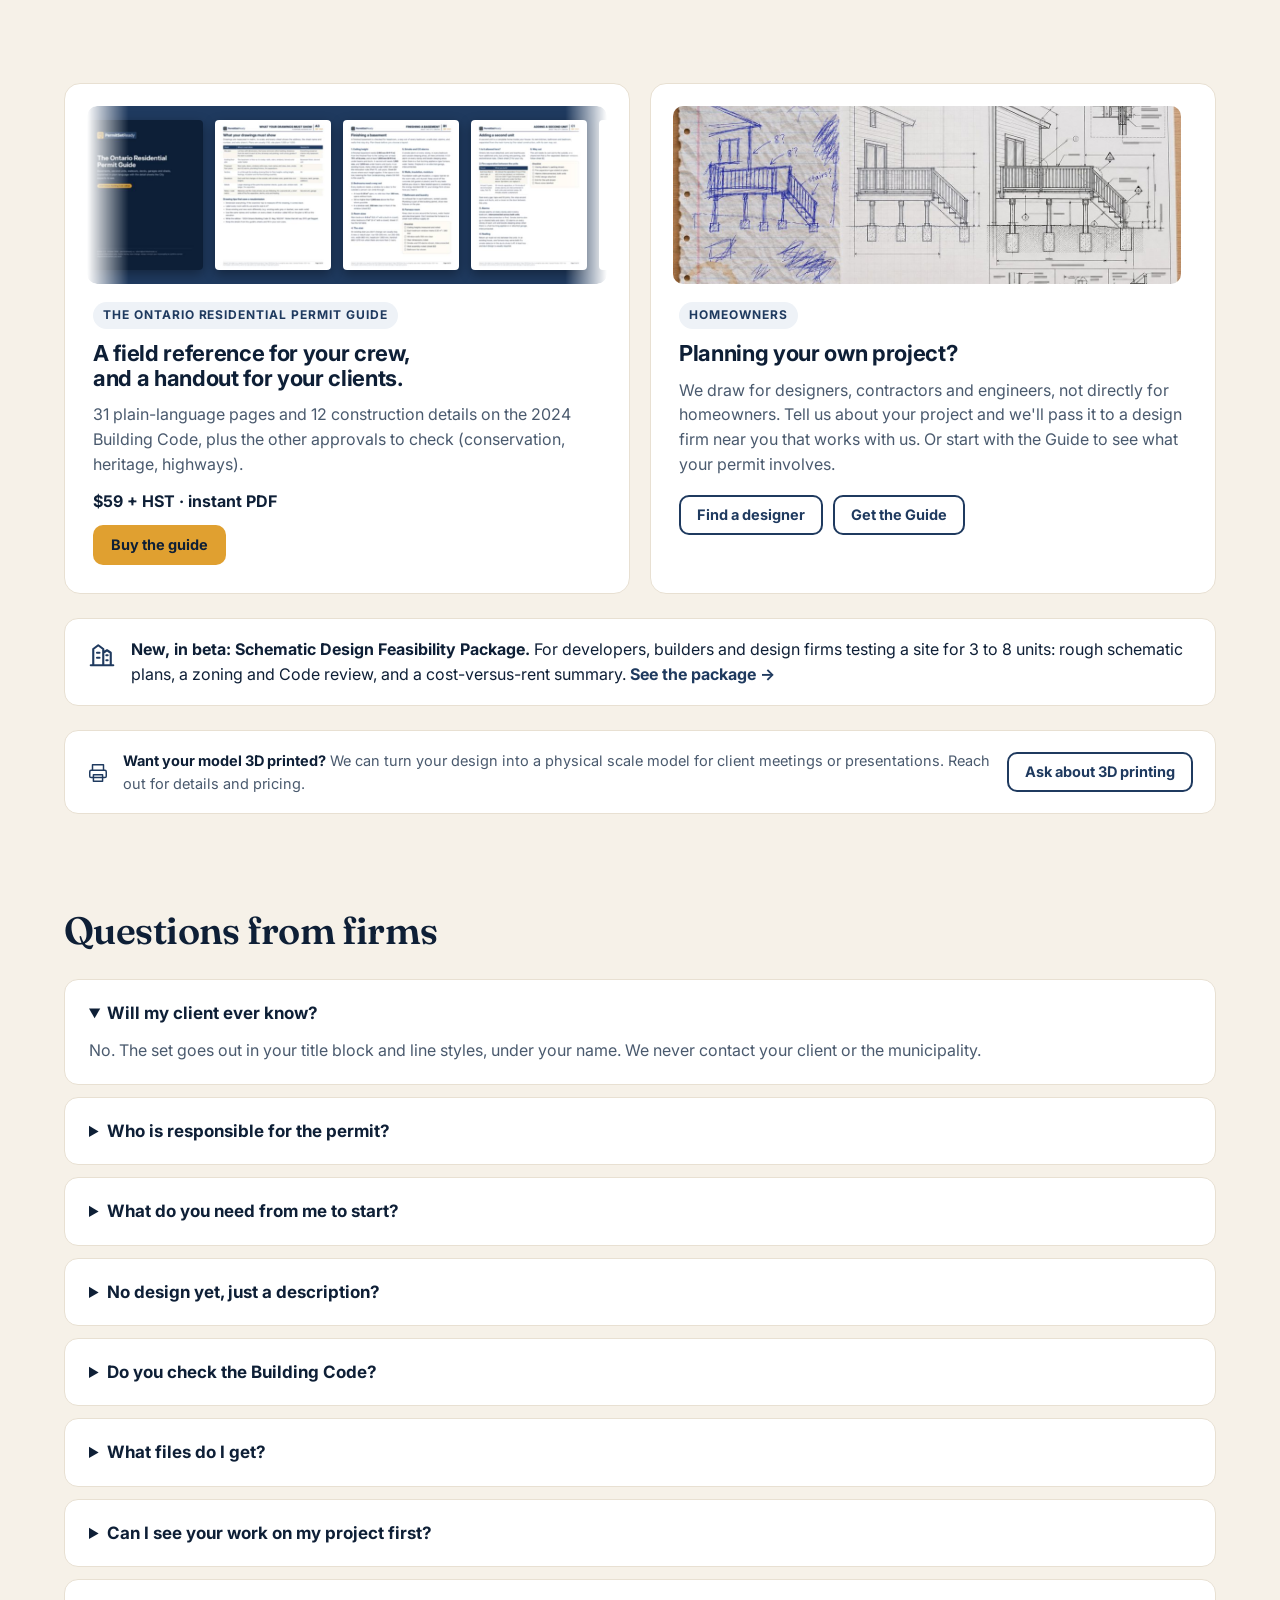
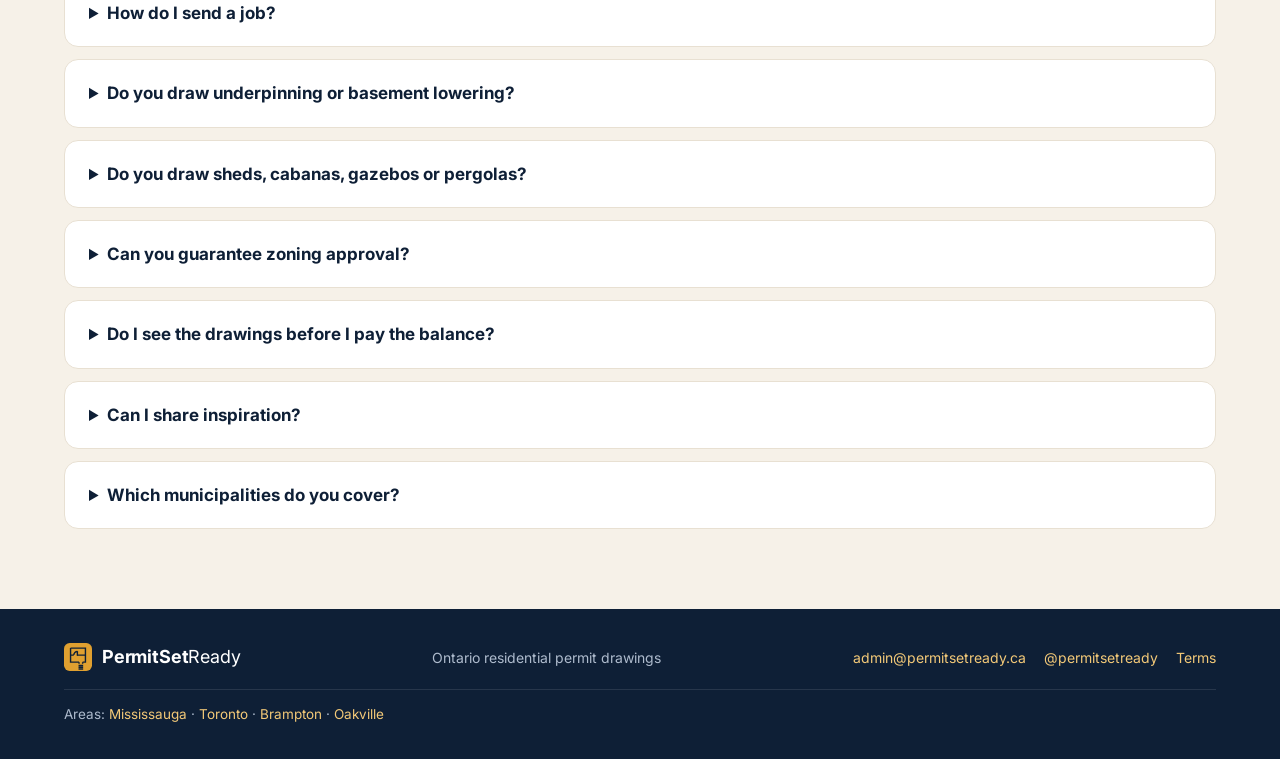
==== commit 31c27af2: "Site: price lists name 'Simple drafting' and add 'Design package to permit / construction set' (quot" ====
--- a/index.html
+++ b/index.html
@@ -104,7 +104,7 @@
   </section>
 
   <section class="wrap section" id="pricing">
-    <div class="section-head"><h2>Drafting &amp; permit drawing sets: fixed per job.</h2><p>CAD, before tax. Additions, new homes, general drafting and unusual work at $85/hour or a fixed quote, your choice. Rush (3 business days) +30%. HVAC design and engineering are extra. Structural + HVAC coordination review is quoted per job.</p></div>
+    <div class="section-head"><h2>Drafting &amp; permit drawing sets: fixed per job.</h2><p>CAD, before tax. Additions, new homes, simple drafting, taking a design package to a permit or construction set, and unusual work at $85/hour or a fixed quote, your choice. Rush (3 business days) +30%. HVAC design and engineering are extra. Structural + HVAC coordination review is quoted per job.</p></div>
     <div class="grid-2">
       <div class="card feature">
         <span class="pill">One price list for every firm</span>
@@ -120,7 +120,8 @@
           <li><span>Shed, cabana, gazebo or pergola<br><span class="small">15 m² or less with no plumbing: build drawings (no permit needed), $350</span></span><b>$750</b></li>
           <li><span>Basement lowering (underpinning or benching)<br><span class="small">$400 added to a basement finish or second unit</span></span><b>$650</b></li>
           <li><span>Additions and new homes</span><b>$85/hr or quoted</b></li>
-          <li><span>General drafting (any project)</span><b>$85/hr or quoted</b></li>
+          <li><span>Design package to permit / construction set<br><span class="small">You've done the design. We produce the full permit or construction drawings from it.</span></span><b>Quoted per job</b></li>
+          <li><span>Simple drafting (any project)</span><b>$85/hr or quoted</b></li>
         </ul>
         <p class="small">Want your own title block? $300 one-time template setup.</p>
         <p class="small"><b>Sending 3+ sets a quarter?</b> <a href="mailto:admin@permitsetready.ca?subject=Account%20rates&amp;body=Firm%3A%0AAbout%20how%20many%20sets%20a%20quarter%3A%0AMain%20project%20types%3A%0A">Get account rates in one business day →</a></p>
